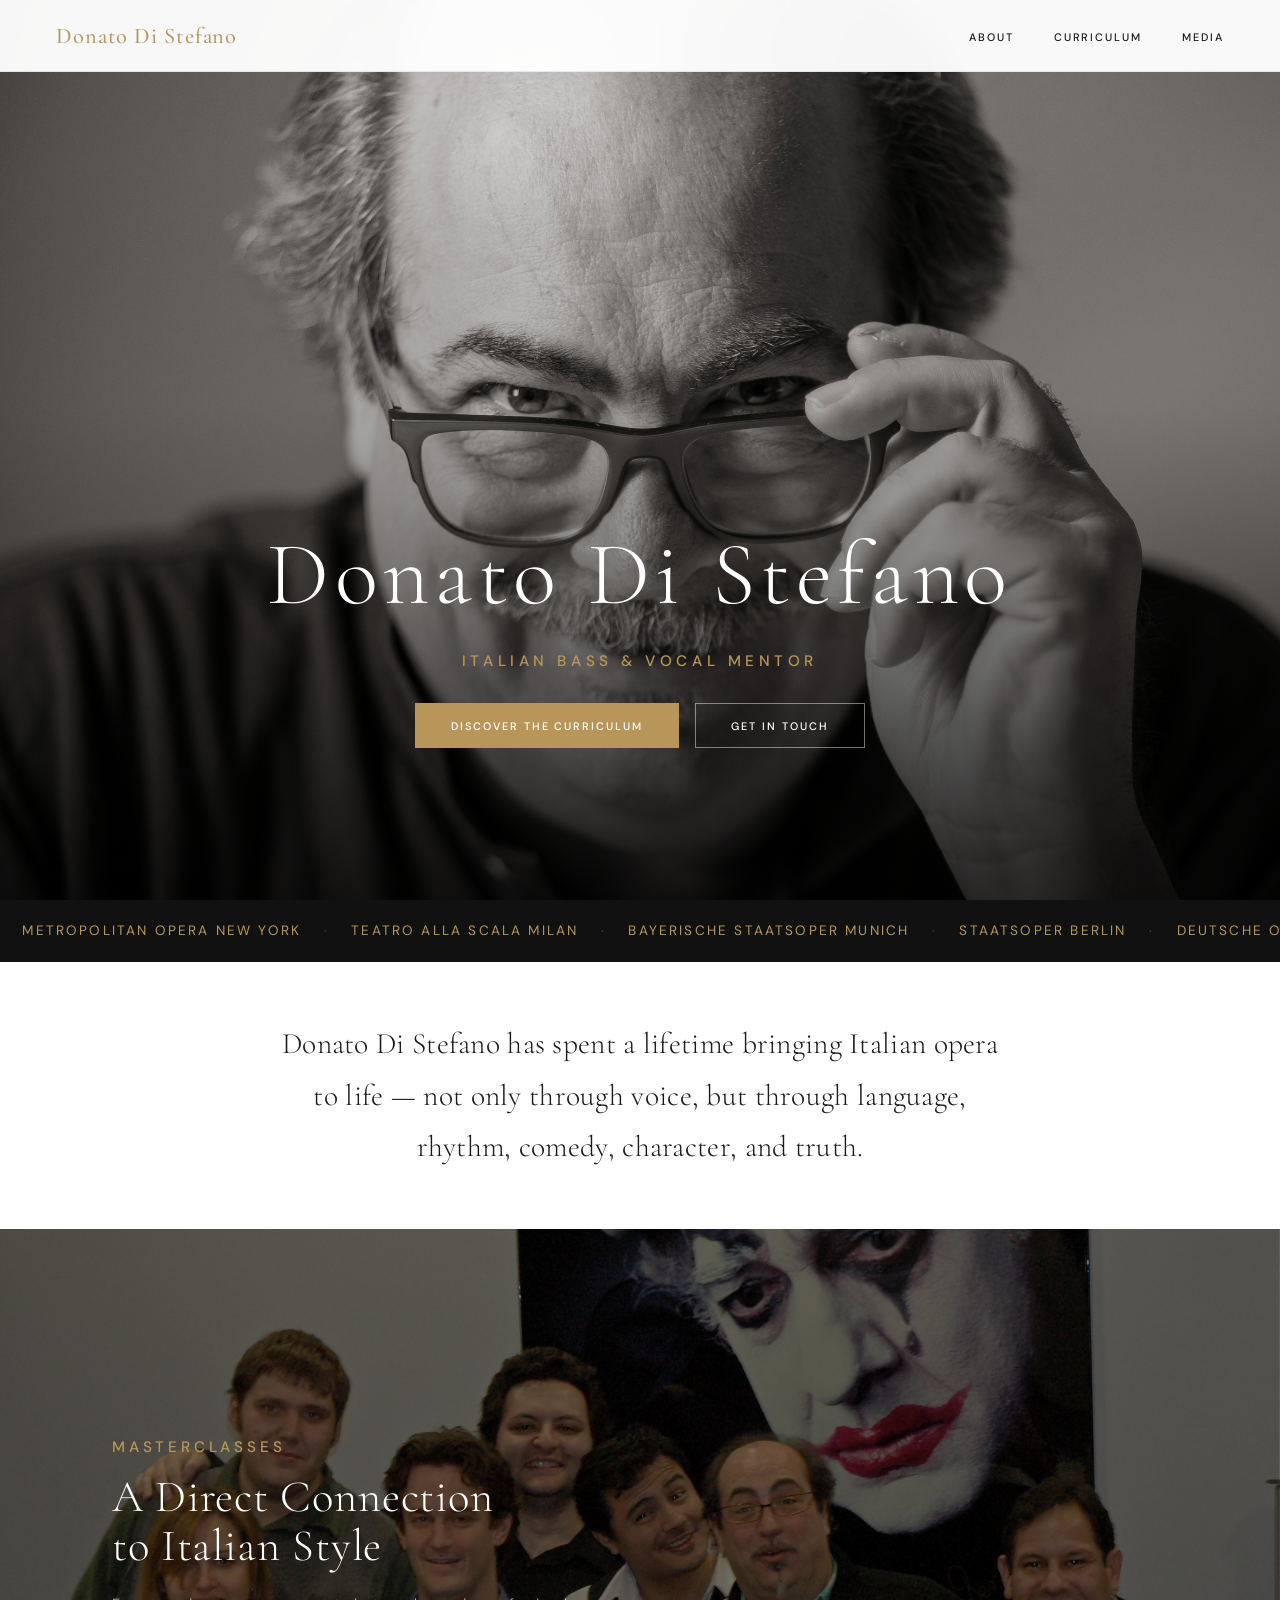
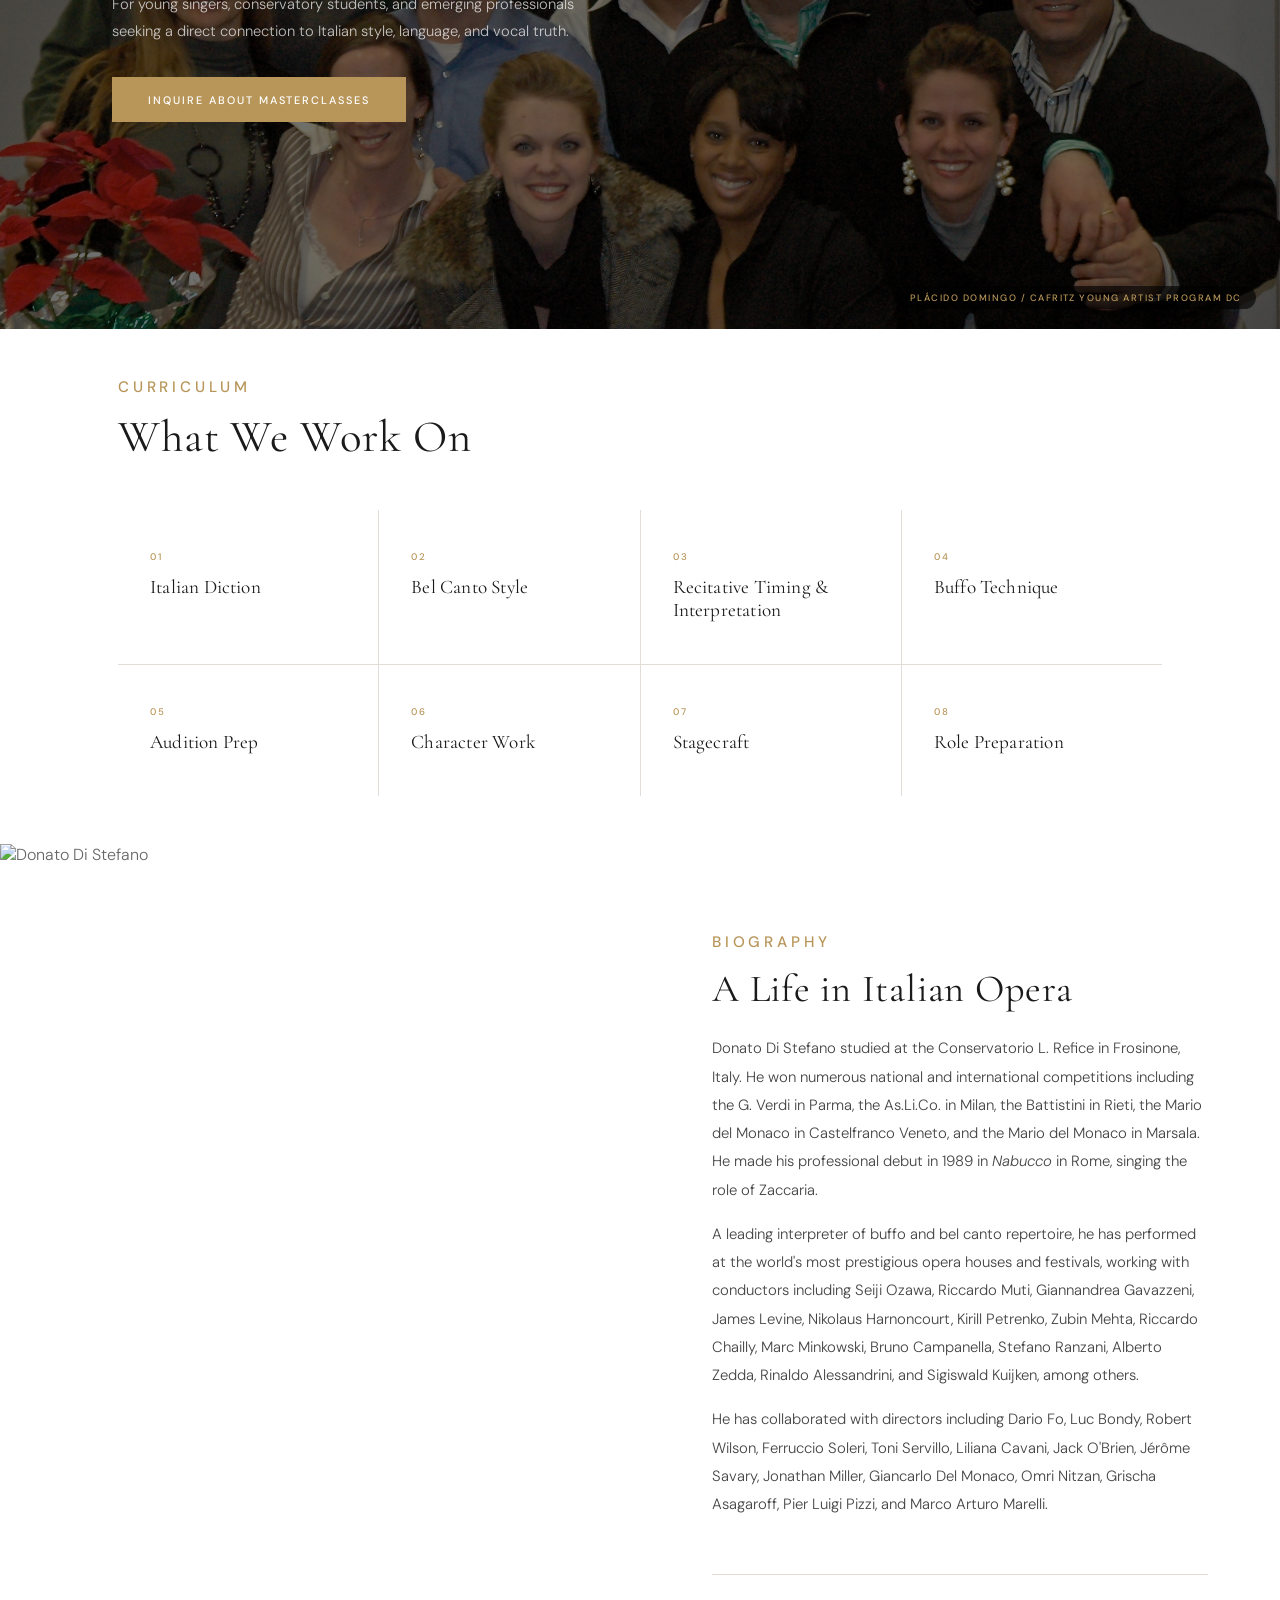
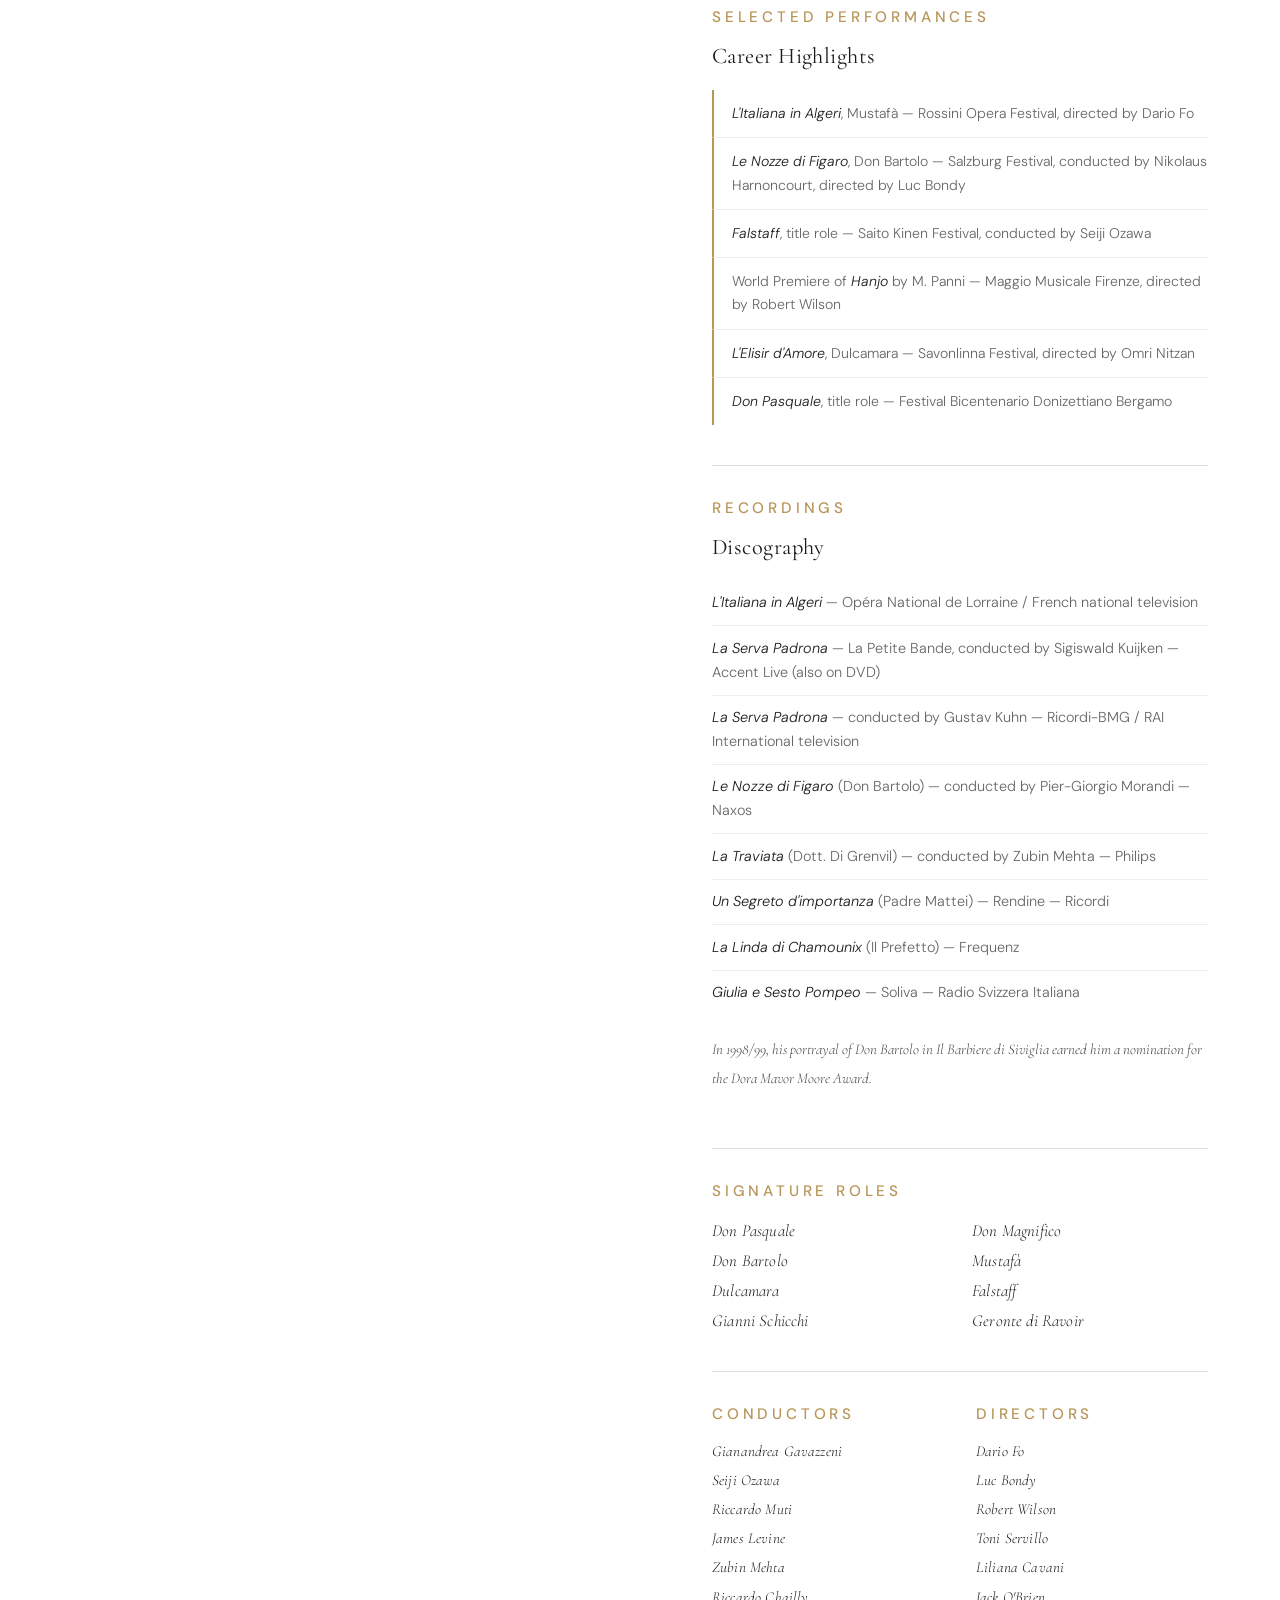
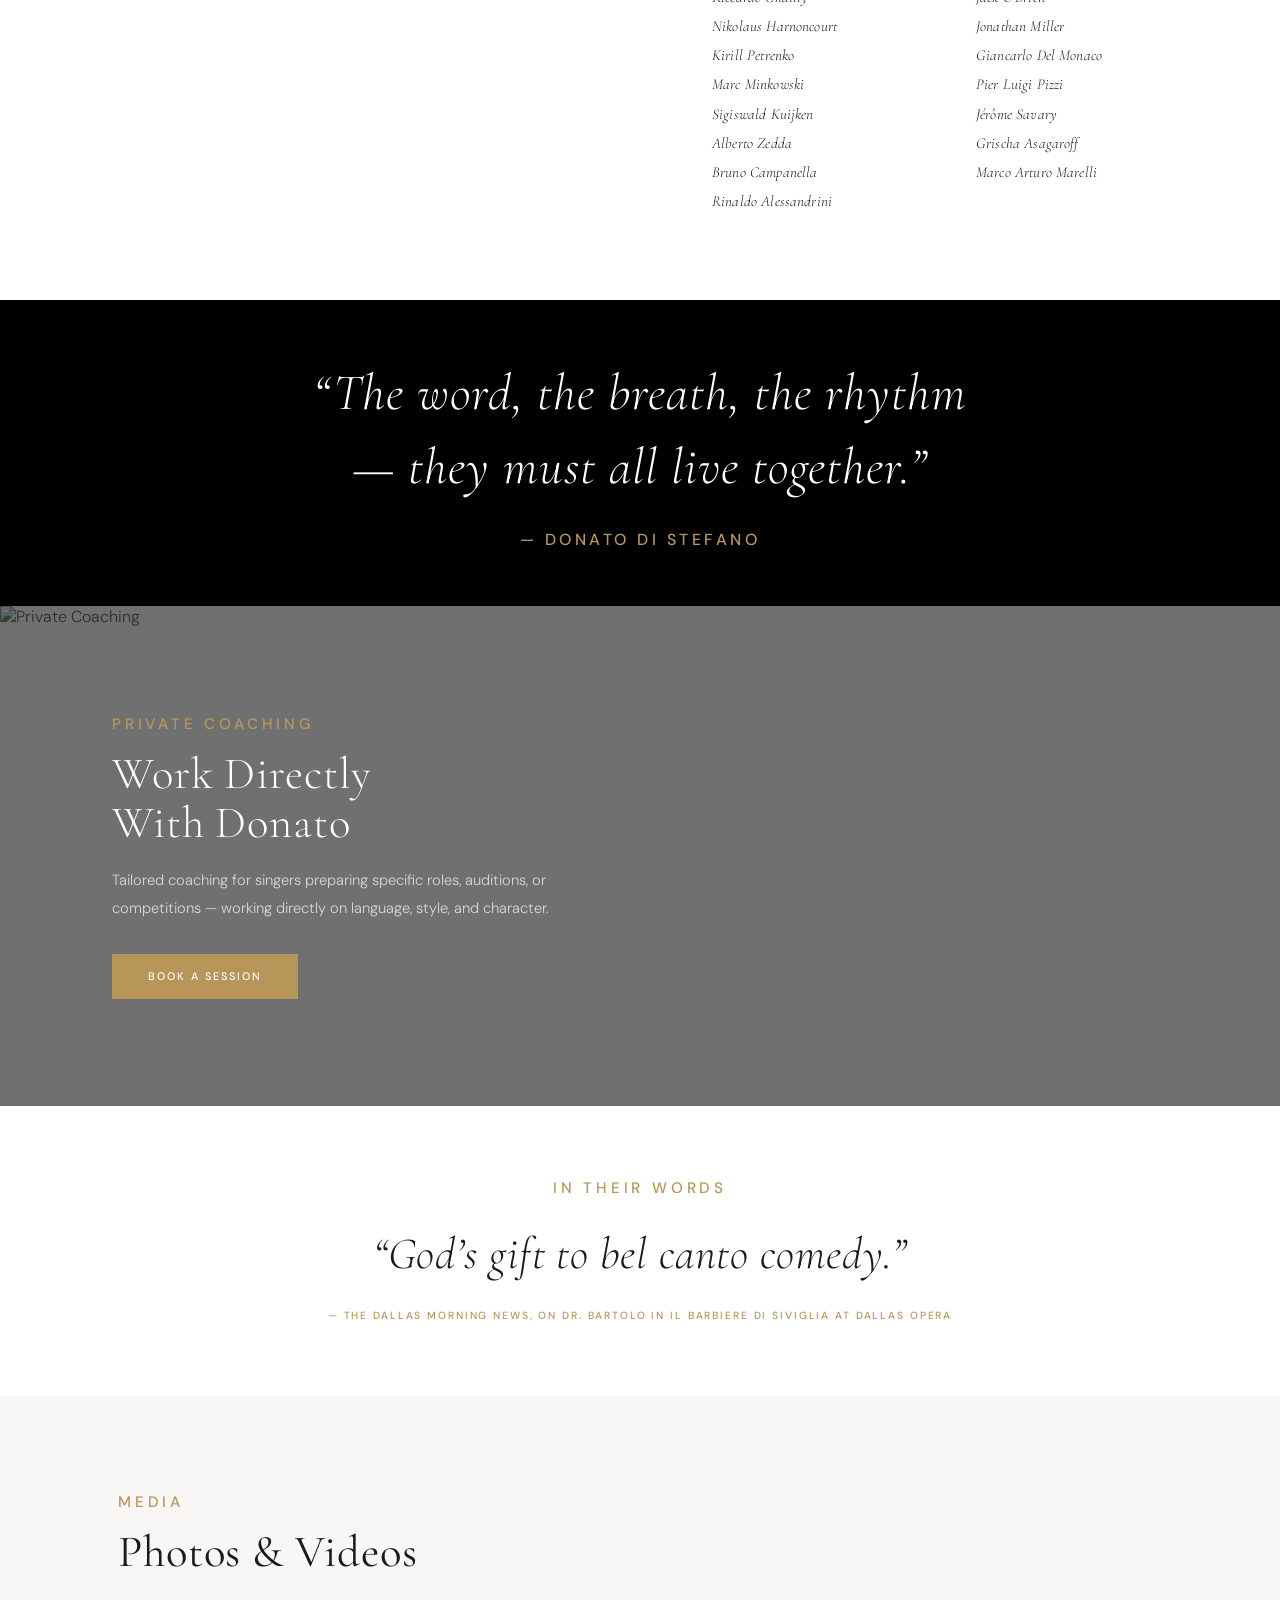
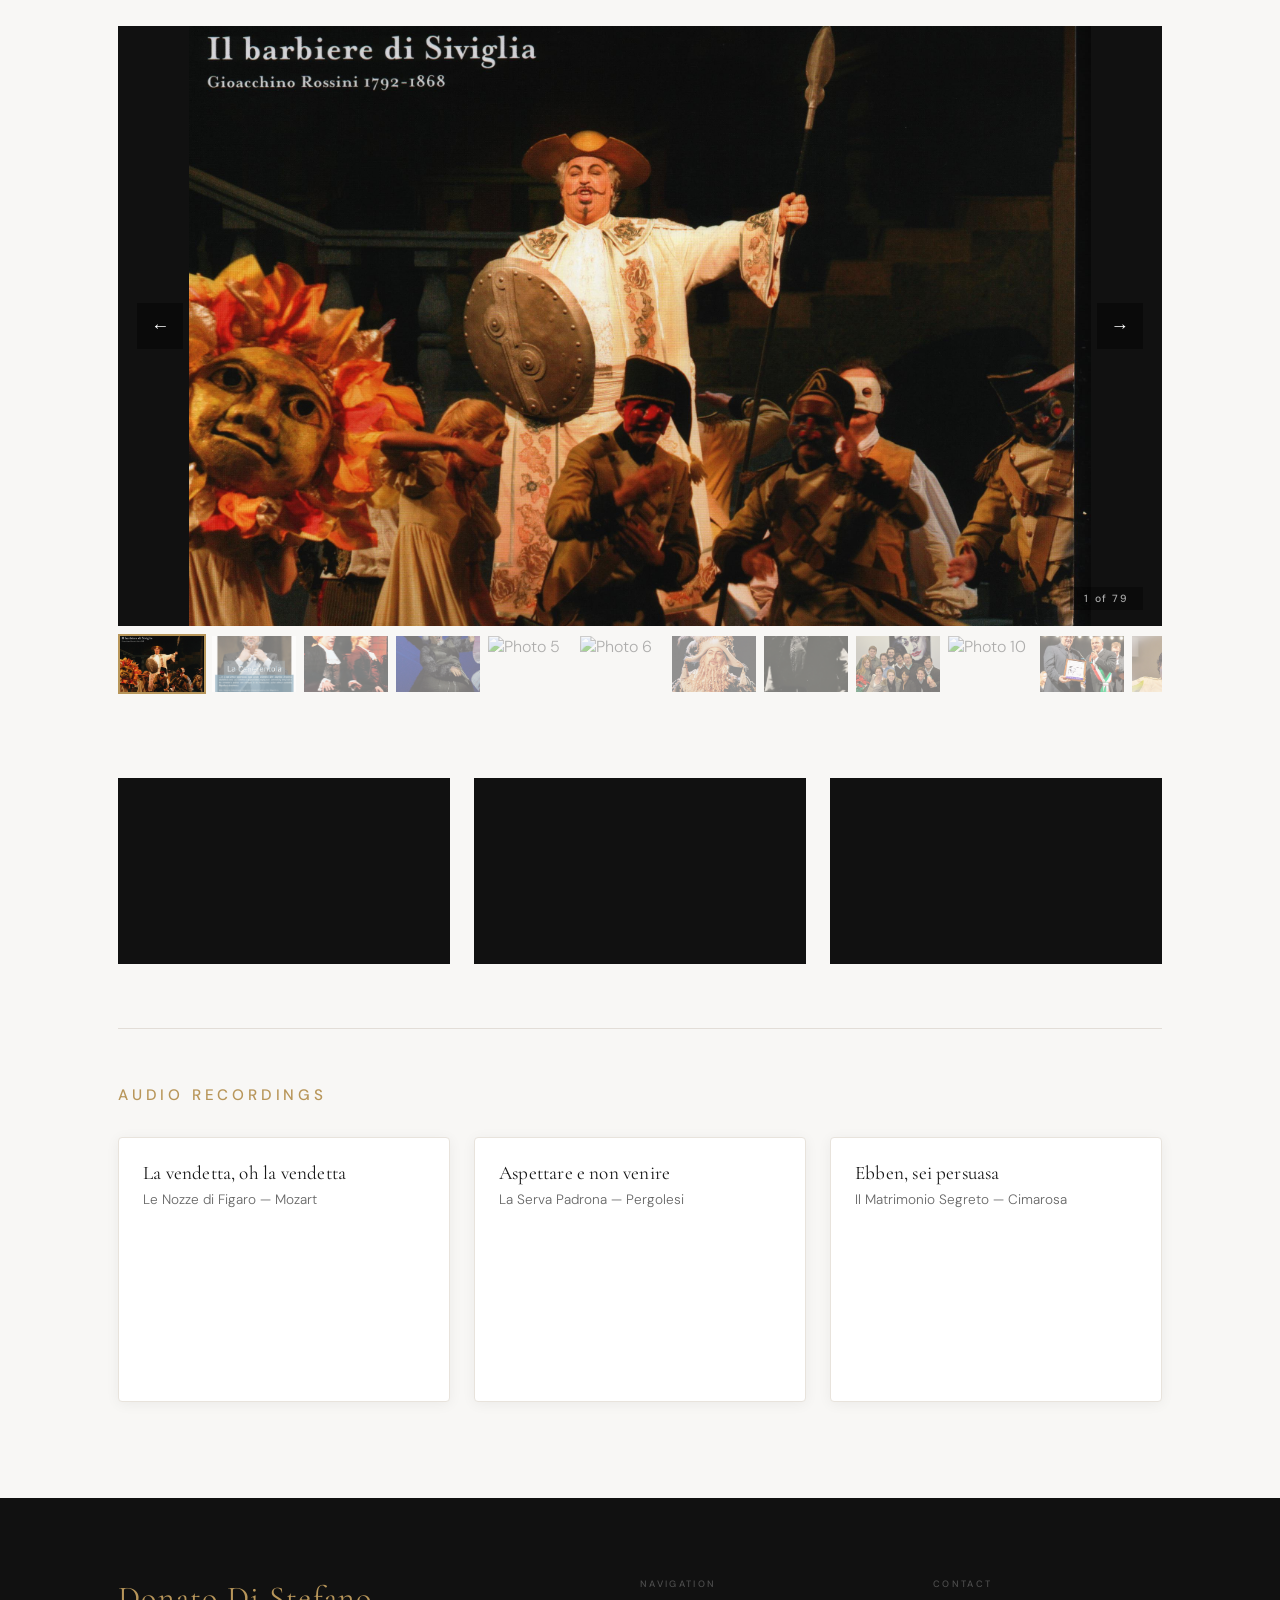
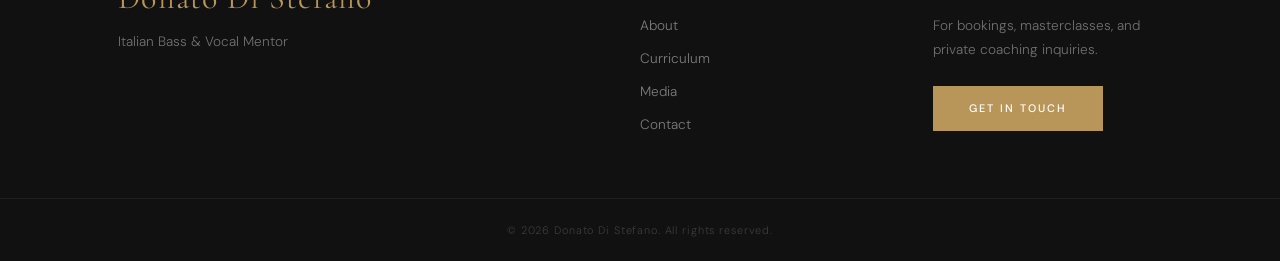
==== index.html @ 6870a909 "Update coaching photo, replace CTA section with press quote, reduce padding" ====
<!DOCTYPE html>
<html lang="en">
<head>
  <meta charset="UTF-8">
  <meta name="viewport" content="width=device-width, initial-scale=1.0">
  <title>Donato Di Stefano — Italian Bass &amp; Vocal Mentor</title>
  <meta name="description" content="Donato Di Stefano — Italian bass and vocal mentor. Masterclasses, private coaching, and a lifetime of Italian opera on the world's great stages.">
  <link rel="preconnect" href="https://fonts.googleapis.com">
  <link rel="preconnect" href="https://fonts.gstatic.com" crossorigin>
  <link href="https://fonts.googleapis.com/css2?family=Cormorant+Garamond:ital,wght@0,300;0,400;0,500;1,300;1,400;1,500&family=DM+Sans:opsz,wght@9..40,300;9..40,400;9..40,500&display=swap" rel="stylesheet">
  <link rel="stylesheet" href="styles.css">
</head>
<body>

<!-- ═══ 1. NAV ═══ -->
<nav class="nav">
  <a href="#home" class="nav-logo">Donato Di Stefano</a>
  <ul class="nav-links">
    <li><a href="#about">About</a></li>
    <li><a href="#curriculum">Curriculum</a></li>
    <li><a href="#media">Media</a></li>
  </ul>
</nav>

<!-- ═══ 2. HERO ═══ -->
<section id="home">
  <div style="position:relative; height:100vh; overflow:hidden">
    <img src="images/hero.jpg" alt="Donato Di Stefano"
         style="position:absolute; inset:0; width:100%; height:100%; object-fit:cover; object-position:center 30%">
    <div style="position:absolute; inset:0; background:linear-gradient(to top, rgba(0,0,0,0.82) 0%, rgba(0,0,0,0.28) 55%, rgba(0,0,0,0.12) 100%)"></div>
    <div style="position:absolute; inset:0; display:flex; align-items:flex-end; justify-content:center; padding:5.5rem 2rem; text-align:center">
      <div class="hero-content">
        <h1 class="hero-name">Donato Di Stefano</h1>
        <span class="eyebrow" style="color:var(--gold); letter-spacing:0.3em; margin-top:0.9rem; margin-bottom:2rem">Italian Bass &amp; Vocal Mentor</span>
        <div class="hero-btns">
          <a href="#curriculum" class="btn btn-gold">Discover the Curriculum</a>
          <a href="intake.html" class="btn btn-outline">Get in Touch</a>
        </div>
      </div>
    </div>
  </div>
</section>

<!-- ═══ 3. STAGES STRIP ═══ -->
<div class="stages-strip">
  <div class="stages-track">
    <span>Metropolitan Opera New York</span><span class="dot">&middot;</span>
    <span>Teatro alla Scala Milan</span><span class="dot">&middot;</span>
    <span>Bayerische Staatsoper Munich</span><span class="dot">&middot;</span>
    <span>Staatsoper Berlin</span><span class="dot">&middot;</span>
    <span>Deutsche Oper Berlin</span><span class="dot">&middot;</span>
    <span>Op&eacute;ra Garnier Paris</span><span class="dot">&middot;</span>
    <span>Canadian Opera Company Toronto</span><span class="dot">&middot;</span>
    <span>Teatro Real Madrid</span><span class="dot">&middot;</span>
    <span>La Monnaie Brussels</span><span class="dot">&middot;</span>
    <span>Oper Frankfurt</span><span class="dot">&middot;</span>
    <span>Staatsoper Hamburg</span><span class="dot">&middot;</span>
    <span>Welsh National Opera</span><span class="dot">&middot;</span>
    <span>Scottish Opera</span><span class="dot">&middot;</span>
    <span>Edinburgh International Festival</span><span class="dot">&middot;</span>
    <span>Salzburg Festival</span><span class="dot">&middot;</span>
    <span>Rossini Opera Festival</span><span class="dot">&middot;</span>
    <span>Maggio Musicale Firenze</span><span class="dot">&middot;</span>
    <span>Teatro San Carlo Naples</span><span class="dot">&middot;</span>
    <span>Teatro la Fenice Venice</span><span class="dot">&middot;</span>
    <span>Teatro Regio Parma</span><span class="dot">&middot;</span>
    <span>Dallas Opera</span><span class="dot">&middot;</span>
    <span>Minnesota Opera</span><span class="dot">&middot;</span>
    <span>Florida Grand Opera</span><span class="dot">&middot;</span>
    <span>Detroit Opera House</span><span class="dot">&middot;</span>
    <span>Shanghai Opera House</span><span class="dot">&middot;</span>
    <span>National Theatre Tokyo</span><span class="dot">&middot;</span>
    <span>Rohm Theatre Kyoto</span><span class="dot">&middot;</span>
    <span>Concertgebouw Amsterdam</span><span class="dot">&middot;</span>
    <span>Israeli Opera Tel Aviv</span><span class="dot">&middot;</span>
    <span>Bergen International Festival</span><span class="dot">&middot;</span>
    <span>Metropolitan Opera New York</span><span class="dot">&middot;</span>
    <span>Teatro alla Scala Milan</span><span class="dot">&middot;</span>
    <span>Bayerische Staatsoper Munich</span><span class="dot">&middot;</span>
    <span>Staatsoper Berlin</span><span class="dot">&middot;</span>
    <span>Deutsche Oper Berlin</span><span class="dot">&middot;</span>
    <span>Op&eacute;ra Garnier Paris</span><span class="dot">&middot;</span>
    <span>Canadian Opera Company Toronto</span><span class="dot">&middot;</span>
    <span>Teatro Real Madrid</span><span class="dot">&middot;</span>
    <span>La Monnaie Brussels</span><span class="dot">&middot;</span>
    <span>Oper Frankfurt</span><span class="dot">&middot;</span>
    <span>Staatsoper Hamburg</span><span class="dot">&middot;</span>
    <span>Welsh National Opera</span><span class="dot">&middot;</span>
    <span>Scottish Opera</span><span class="dot">&middot;</span>
    <span>Edinburgh International Festival</span><span class="dot">&middot;</span>
    <span>Salzburg Festival</span><span class="dot">&middot;</span>
    <span>Rossini Opera Festival</span><span class="dot">&middot;</span>
    <span>Maggio Musicale Firenze</span><span class="dot">&middot;</span>
    <span>Teatro San Carlo Naples</span><span class="dot">&middot;</span>
    <span>Teatro la Fenice Venice</span><span class="dot">&middot;</span>
    <span>Teatro Regio Parma</span><span class="dot">&middot;</span>
    <span>Dallas Opera</span><span class="dot">&middot;</span>
    <span>Minnesota Opera</span><span class="dot">&middot;</span>
    <span>Florida Grand Opera</span><span class="dot">&middot;</span>
    <span>Detroit Opera House</span><span class="dot">&middot;</span>
    <span>Shanghai Opera House</span><span class="dot">&middot;</span>
    <span>National Theatre Tokyo</span><span class="dot">&middot;</span>
    <span>Rohm Theatre Kyoto</span><span class="dot">&middot;</span>
    <span>Concertgebouw Amsterdam</span><span class="dot">&middot;</span>
    <span>Israeli Opera Tel Aviv</span><span class="dot">&middot;</span>
    <span>Bergen International Festival</span><span class="dot">&middot;</span>
  </div>
</div>

<!-- ═══ 4. WHITE INTRO ═══ -->
<section class="intro-section" id="about">
  <div class="intro-inner">
    <p class="intro-text">Donato Di Stefano has spent a lifetime bringing Italian opera to life — not only through voice, but through language, rhythm, comedy, character, and truth.</p>
  </div>
</section>

<!-- ═══ 5. PHOTO SECTION — MASTERCLASSES ═══ -->
<section>
  <div style="position:relative; height:700px; overflow:hidden">
    <img src="images/photo-09.jpg" alt="Masterclass with Donato Di Stefano"
         style="position:absolute; inset:0; width:100%; height:100%; object-fit:cover; object-position:center 45%">
    <div style="position:absolute; inset:0; background:rgba(0,0,0,0.56)"></div>
    <div style="position:absolute; inset:0; display:flex; align-items:center; padding:3rem 7rem">
      <div class="photo-text-block">
        <span class="eyebrow">Masterclasses</span>
        <h2 class="photo-h2">A Direct Connection<br>to Italian Style</h2>
        <p>For young singers, conservatory students, and emerging professionals seeking a direct connection to Italian style, language, and vocal truth.</p>
        <a href="intake.html" class="btn btn-gold">Inquire About Masterclasses</a>
      </div>
    </div>
    <div style="position:absolute; bottom:1.25rem; right:1.5rem; background:rgba(0,0,0,0.62); padding:0.35rem 0.9rem; border-radius:50px; font-family:var(--ff-sans); font-size:0.58rem; font-weight:500; letter-spacing:0.16em; text-transform:uppercase; color:#B8965A">Plácido Domingo / Cafritz Young Artist Program DC</div>
  </div>
</section>

<!-- ═══ 6. CURRICULUM GRID ═══ -->
<section class="curriculum-section" id="curriculum">
  <div class="section-container">
    <span class="section-label">Curriculum</span>
    <h2 class="section-title">What We Work On</h2>
    <div class="curriculum-grid">
      <div class="curriculum-item"><span class="num">01</span><span class="label">Italian Diction</span></div>
      <div class="curriculum-item"><span class="num">02</span><span class="label">Bel Canto Style</span></div>
      <div class="curriculum-item"><span class="num">03</span><span class="label">Recitative Timing &amp; Interpretation</span></div>
      <div class="curriculum-item"><span class="num">04</span><span class="label">Buffo Technique</span></div>
      <div class="curriculum-item"><span class="num">05</span><span class="label">Audition Prep</span></div>
      <div class="curriculum-item"><span class="num">06</span><span class="label">Character Work</span></div>
      <div class="curriculum-item"><span class="num">07</span><span class="label">Stagecraft</span></div>
      <div class="curriculum-item"><span class="num">08</span><span class="label">Role Preparation</span></div>
    </div>
  </div>
</section>

<!-- ═══ 7. ABOUT SPLIT ═══ -->
<section class="about-split">
  <div class="about-photo">
    <img src="images/photo-67.jpg" alt="Donato Di Stefano">
  </div>
  <div class="about-content">
    <span class="section-label">Biography</span>
    <h2>A Life in Italian Opera</h2>
    <p>Donato Di Stefano studied at the Conservatorio L. Refice in Frosinone, Italy. He won numerous national and international competitions including the G. Verdi in Parma, the As.Li.Co. in Milan, the Battistini in Rieti, the Mario del Monaco in Castelfranco Veneto, and the Mario del Monaco in Marsala. He made his professional debut in 1989 in <em>Nabucco</em> in Rome, singing the role of Zaccaria.</p>
    <p>A leading interpreter of buffo and bel canto repertoire, he has performed at the world's most prestigious opera houses and festivals, working with conductors including Seiji Ozawa, Riccardo Muti, Giannandrea Gavazzeni, James Levine, Nikolaus Harnoncourt, Kirill Petrenko, Zubin Mehta, Riccardo Chailly, Marc Minkowski, Bruno Campanella, Stefano Ranzani, Alberto Zedda, Rinaldo Alessandrini, and Sigiswald Kuijken, among others.</p>
    <p>He has collaborated with directors including Dario Fo, Luc Bondy, Robert Wilson, Ferruccio Soleri, Toni Servillo, Liliana Cavani, Jack O'Brien, J&eacute;r&ocirc;me Savary, Jonathan Miller, Giancarlo Del Monaco, Omri Nitzan, Grischa Asagaroff, Pier Luigi Pizzi, and Marco Arturo Marelli.</p>

    <!-- Career Highlights -->
    <div class="career-highlights">
      <span class="section-label">Selected Performances</span>
      <h3 class="highlights-heading">Career Highlights</h3>
      <ul class="highlights-list">
        <li><em>L'Italiana in Algeri</em>, Mustaf&agrave; &mdash; Rossini Opera Festival, directed by Dario Fo</li>
        <li><em>Le Nozze di Figaro</em>, Don Bartolo &mdash; Salzburg Festival, conducted by Nikolaus Harnoncourt, directed by Luc Bondy</li>
        <li><em>Falstaff</em>, title role &mdash; Saito Kinen Festival, conducted by Seiji Ozawa</li>
        <li>World Premiere of <em>Hanjo</em> by M. Panni &mdash; Maggio Musicale Firenze, directed by Robert Wilson</li>
        <li><em>L'Elisir d'Amore</em>, Dulcamara &mdash; Savonlinna Festival, directed by Omri Nitzan</li>
        <li><em>Don Pasquale</em>, title role &mdash; Festival Bicentenario Donizettiano Bergamo</li>
      </ul>
    </div>

    <!-- Discography -->
    <div class="discography-section">
      <span class="section-label">Recordings</span>
      <h3 class="highlights-heading">Discography</h3>
      <ul class="discography-list">
        <li><em>L'Italiana in Algeri</em> &mdash; Op&eacute;ra National de Lorraine / French national television</li>
        <li><em>La Serva Padrona</em> &mdash; La Petite Bande, conducted by Sigiswald Kuijken &mdash; Accent Live (also on DVD)</li>
        <li><em>La Serva Padrona</em> &mdash; conducted by Gustav Kuhn &mdash; Ricordi-BMG / RAI International television</li>
        <li><em>Le Nozze di Figaro</em> (Don Bartolo) &mdash; conducted by Pier-Giorgio Morandi &mdash; Naxos</li>
        <li><em>La Traviata</em> (Dott. Di Grenvil) &mdash; conducted by Zubin Mehta &mdash; Philips</li>
        <li><em>Un Segreto d'importanza</em> (Padre Mattei) &mdash; Rendine &mdash; Ricordi</li>
        <li><em>La Linda di Chamounix</em> (Il Prefetto) &mdash; Frequenz</li>
        <li><em>Giulia e Sesto Pompeo</em> &mdash; Soliva &mdash; Radio Svizzera Italiana</li>
      </ul>
      <p class="award-note">In 1998/99, his portrayal of Don Bartolo in <em>Il Barbiere di Siviglia</em> earned him a nomination for the Dora Mavor Moore Award.</p>
    </div>

    <!-- Signature Roles -->
    <div class="roles-section">
      <span class="section-label">Signature Roles</span>
      <div class="roles-grid">
        <span>Don Pasquale</span>
        <span>Don Magnifico</span>
        <span>Don Bartolo</span>
        <span>Mustaf&agrave;</span>
        <span>Dulcamara</span>
        <span>Falstaff</span>
        <span>Gianni Schicchi</span>
        <span>Geronte di Ravoir</span>
      </div>
    </div>

    <!-- Conductors & Directors -->
    <div class="collab-columns">
      <div class="collab-col">
        <span class="section-label">Conductors</span>
        <ul class="collab-list">
          <li>Gianandrea Gavazzeni</li>
          <li>Seiji Ozawa</li>
          <li>Riccardo Muti</li>
          <li>James Levine</li>
          <li>Zubin Mehta</li>
          <li>Riccardo Chailly</li>
          <li>Nikolaus Harnoncourt</li>
          <li>Kirill Petrenko</li>
          <li>Marc Minkowski</li>
          <li>Sigiswald Kuijken</li>
          <li>Alberto Zedda</li>
          <li>Bruno Campanella</li>
          <li>Rinaldo Alessandrini</li>
        </ul>
      </div>
      <div class="collab-col">
        <span class="section-label">Directors</span>
        <ul class="collab-list">
          <li>Dario Fo</li>
          <li>Luc Bondy</li>
          <li>Robert Wilson</li>
          <li>Toni Servillo</li>
          <li>Liliana Cavani</li>
          <li>Jack O'Brien</li>
          <li>Jonathan Miller</li>
          <li>Giancarlo Del Monaco</li>
          <li>Pier Luigi Pizzi</li>
          <li>J&eacute;r&ocirc;me Savary</li>
          <li>Grischa Asagaroff</li>
          <li>Marco Arturo Marelli</li>
        </ul>
      </div>
    </div>
  </div>
</section>

<!-- ═══ 8. QUOTE SECTION ═══ -->
<section>
  <div style="background:#000; display:flex; align-items:center; justify-content:center; padding:3.5rem 3rem">
    <div class="quote-block">
      <blockquote>&ldquo;The word, the breath, the rhythm &mdash; they must all live together.&rdquo;</blockquote>
      <cite>&mdash; Donato Di Stefano</cite>
    </div>
  </div>
</section>

<!-- ═══ 9. COACHING SECTION ═══ -->
<section>
  <div style="position:relative; height:500px; overflow:hidden">
    <img src="images/photo-46.jpg" alt="Private Coaching"
         style="position:absolute; inset:0; width:100%; height:100%; object-fit:cover; object-position:center center">
    <div style="position:absolute; inset:0; background:rgba(0,0,0,0.56)"></div>
    <div style="position:absolute; inset:0; display:flex; align-items:center; justify-content:flex-start; padding:3rem 7rem">
      <div class="photo-text-block">
        <span class="eyebrow">Private Coaching</span>
        <h2 class="photo-h2">Work Directly<br>With Donato</h2>
        <p>Tailored coaching for singers preparing specific roles, auditions, or competitions &mdash; working directly on language, style, and character.</p>
        <a href="intake.html" class="btn btn-gold">Book a Session</a>
      </div>
    </div>
  </div>
</section>

<!-- ═══ 10. PRESS QUOTE ═══ -->
<section class="cta-section">
  <span class="section-label" style="display:block; text-align:center">In Their Words</span>
  <div class="press-quote-block">
    <blockquote class="press-quote">&ldquo;God&rsquo;s gift to bel canto comedy.&rdquo;</blockquote>
    <cite class="press-cite">&mdash; The Dallas Morning News, on Dr. Bartolo in Il Barbiere di Siviglia at Dallas Opera</cite>
  </div>
</section>

<!-- ═══ 12. MEDIA SECTION ═══ -->
<section class="media-section" id="media">
  <div class="section-container">
    <span class="section-label">Media</span>
    <h2 class="section-title">Photos &amp; Videos</h2>

    <!-- Photo Gallery -->
    <div class="gallery-wrapper">
      <div class="gallery-main">
        <img id="gallery-img" src="images/photo-01.jpg" alt="Donato Di Stefano">
        <button class="gallery-arrow gallery-prev" onclick="galleryNav(-1)" aria-label="Previous photo">&#8592;</button>
        <button class="gallery-arrow gallery-next" onclick="galleryNav(1)" aria-label="Next photo">&#8594;</button>
        <div class="gallery-counter"><span id="gallery-current">1</span> of 79</div>
      </div>
      <div class="gallery-thumbs" id="gallery-thumbs"></div>
    </div>

    <!-- YouTube Videos -->
    <div class="video-grid">
      <div class="video-wrap">
        <iframe src="https://www.youtube.com/embed/gJdfx8fAli0"
                title="Donato Di Stefano"
                allow="accelerometer; autoplay; clipboard-write; encrypted-media; gyroscope; picture-in-picture"
                allowfullscreen></iframe>
      </div>
      <div class="video-wrap">
        <iframe src="https://www.youtube.com/embed/u2Ka-XmGoOE"
                title="Donato Di Stefano"
                allow="accelerometer; autoplay; clipboard-write; encrypted-media; gyroscope; picture-in-picture"
                allowfullscreen></iframe>
      </div>
      <div class="video-wrap">
        <iframe src="https://www.youtube.com/embed/fcXUADAtss0"
                title="Donato Di Stefano"
                allow="accelerometer; autoplay; clipboard-write; encrypted-media; gyroscope; picture-in-picture"
                allowfullscreen></iframe>
      </div>
    </div>

    <!-- Audio Recordings -->
    <div class="audio-section-inner">
      <span class="section-label">Audio Recordings</span>
      <div class="audio-grid">

        <div class="audio-card">
          <h3 class="audio-title">La vendetta, oh la vendetta</h3>
          <p class="audio-subtitle">Le Nozze di Figaro &mdash; Mozart</p>
          <iframe src="https://embed.music.apple.com/us/album/le-nozze-di-figaro-k-492-la-vendetta-oh-la-vendetta-excerpt/1622911099?i=1622911310"
                  allow="autoplay *; encrypted-media *;"
                  frameborder="0" height="150"
                  sandbox="allow-forms allow-popups allow-same-origin allow-scripts allow-storage-access-by-user-activation allow-top-navigation-by-user-activation"></iframe>
        </div>

        <div class="audio-card">
          <h3 class="audio-title">Aspettare e non venire</h3>
          <p class="audio-subtitle">La Serva Padrona &mdash; Pergolesi</p>
          <iframe src="https://embed.music.apple.com/us/album/la-serva-padrona-intermezzo-i-introduction-aspettare/367464277?i=367464365"
                  allow="autoplay *; encrypted-media *;"
                  frameborder="0" height="150"
                  sandbox="allow-forms allow-popups allow-same-origin allow-scripts allow-storage-access-by-user-activation allow-top-navigation-by-user-activation"></iframe>
        </div>

        <div class="audio-card">
          <h3 class="audio-title">Ebben, sei persuasa</h3>
          <p class="audio-subtitle">Il Matrimonio Segreto &mdash; Cimarosa</p>
          <iframe src="https://embed.music.apple.com/us/album/il-matrimonio-segreto-act-ii-ebben-sei-persuasa-live/1574931419?i=1574931697"
                  allow="autoplay *; encrypted-media *;"
                  frameborder="0" height="150"
                  sandbox="allow-forms allow-popups allow-same-origin allow-scripts allow-storage-access-by-user-activation allow-top-navigation-by-user-activation"></iframe>
        </div>

      </div>
    </div>
  </div>
</section>

<!-- ═══ 11. FOOTER ═══ -->
<footer class="footer">
  <div class="footer-inner">
    <div class="footer-col">
      <div class="footer-name">Donato Di Stefano</div>
      <p>Italian Bass &amp; Vocal Mentor</p>
    </div>
    <div class="footer-col">
      <h4>Navigation</h4>
      <ul>
        <li><a href="#about">About</a></li>
        <li><a href="#curriculum">Curriculum</a></li>
        <li><a href="#media">Media</a></li>
        <li><a href="intake.html">Contact</a></li>
      </ul>
    </div>
    <div class="footer-col">
      <h4>Contact</h4>
      <p>For bookings, masterclasses, and private coaching inquiries.</p>
      <a href="intake.html" class="btn btn-gold" style="margin-top:1.5rem; display:inline-block">Get in Touch</a>
    </div>
  </div>
  <div class="footer-bottom">
    <p>&copy; 2026 Donato Di Stefano. All rights reserved.</p>
  </div>
</footer>

<!-- ═══ GALLERY SCRIPT ═══ -->
<script>
(function () {
  var TOTAL = 79;
  var current = 0;

  function pad(n) { return n < 10 ? '0' + n : String(n); }
  function src(i) { return 'images/photo-' + pad(i + 1) + '.jpg'; }

  function updateGallery() {
    var img = document.getElementById('gallery-img');
    img.style.opacity = '0';
    setTimeout(function () {
      img.src = src(current);
      img.style.opacity = '1';
    }, 220);
    document.getElementById('gallery-current').textContent = current + 1;
    var thumbs = document.querySelectorAll('.gallery-thumb');
    thumbs.forEach(function (t, i) { t.classList.toggle('active', i === current); });
    if (thumbs[current]) {
      thumbs[current].scrollIntoView({ behavior: 'smooth', block: 'nearest', inline: 'center' });
    }
  }

  window.galleryNav = function (dir) {
    current = (current + dir + TOTAL) % TOTAL;
    updateGallery();
  };

  // Build thumbnail strip
  var strip = document.getElementById('gallery-thumbs');
  for (var i = 0; i < TOTAL; i++) {
    var thumb = document.createElement('img');
    thumb.src = src(i);
    thumb.className = 'gallery-thumb' + (i === 0 ? ' active' : '');
    thumb.alt = 'Photo ' + (i + 1);
    thumb.loading = 'lazy';
    (function (idx) {
      thumb.onclick = function () { current = idx; updateGallery(); };
    })(i);
    strip.appendChild(thumb);
  }

  // Keyboard navigation
  document.addEventListener('keydown', function (e) {
    if (e.key === 'ArrowLeft')  window.galleryNav(-1);
    if (e.key === 'ArrowRight') window.galleryNav(1);
  });
})();

// Rating buttons
document.querySelectorAll('.rating-btn').forEach(function (btn) {
  btn.addEventListener('click', function () {
    var val = this.dataset.val;
    document.querySelectorAll('.rating-btn').forEach(function (b) {
      b.classList.toggle('active', b.dataset.val === val);
    });
    document.getElementById('rating-input').value = val;
  });
});
</script>
</body>
</html>
---- styles.css ----
/* ═══════════════════════════════════════════════════
   Donato Di Stefano — styles.css
   Fonts: Cormorant Garamond + DM Sans (loaded in HTML)
   Palette: Gold #B8965A · Black #1A1A1A · Grey #666 · White #fff · Dark #111
   ═══════════════════════════════════════════════════ */

/* ─── CUSTOM PROPERTIES ─── */
:root {
  --gold:       #B8965A;
  --gold-dark:  #9a7a45;
  --black:      #1A1A1A;
  --grey:       #666666;
  --off:        #f8f7f5;
  --white:      #ffffff;
  --dark:       #111111;
  --border:     rgba(0,0,0,0.08);
  --ff-serif:   'Cormorant Garamond', Georgia, serif;
  --ff-sans:    'DM Sans', sans-serif;
  --nav-h:      72px;
}

/* ─── RESET ─── */
*, *::before, *::after { box-sizing: border-box; margin: 0; padding: 0; }
html { scroll-behavior: smooth; }
body {
  font-family: var(--ff-sans);
  font-weight: 300;
  color: var(--grey);
  background: var(--white);
  -webkit-font-smoothing: antialiased;
  overflow-x: hidden;
}
img { display: block; max-width: 100%; }
a { text-decoration: none; color: inherit; }
ul { list-style: none; }

/* scroll offset for fixed nav */
section[id] { scroll-margin-top: var(--nav-h); }

/* ─── NAV ─── */
.nav {
  position: fixed;
  top: 0; left: 0; right: 0;
  z-index: 200;
  height: var(--nav-h);
  background: rgba(255,255,255,0.96);
  backdrop-filter: blur(14px);
  -webkit-backdrop-filter: blur(14px);
  border-bottom: 1px solid var(--border);
  display: flex;
  align-items: center;
  justify-content: space-between;
  padding: 0 3.5rem;
}
.nav-logo {
  font-family: var(--ff-serif);
  font-size: 1.4rem;
  font-weight: 500;
  color: var(--gold);
  letter-spacing: 0.04em;
}
.nav-links {
  display: flex;
  align-items: center;
  gap: 2.5rem;
}
.nav-links a {
  font-family: var(--ff-sans);
  font-size: 0.68rem;
  font-weight: 500;
  letter-spacing: 0.18em;
  text-transform: uppercase;
  color: var(--black);
  position: relative;
  transition: color 0.2s;
}
.nav-links a::after {
  content: '';
  position: absolute;
  bottom: -4px; left: 0; right: 0;
  height: 1px;
  background: var(--gold);
  transform: scaleX(0);
  transform-origin: left;
  transition: transform 0.25s;
}
.nav-links a:hover { color: var(--gold); }
.nav-links a:hover::after { transform: scaleX(1); }

/* ─── EYEBROW LABEL ─── */
.eyebrow {
  display: inline-block;
  font-family: var(--ff-sans);
  font-size: 0.95rem;
  font-weight: 500;
  letter-spacing: 0.25em;
  text-transform: uppercase;
  color: var(--gold);
  margin-bottom: 1.1rem;
}

/* ─── HERO ─── */
.hero-content {
  color: white;
  display: flex;
  flex-direction: column;
  align-items: center;
  text-align: center;
  max-width: 1100px;
  padding-bottom: 4rem;
}
.hero-name {
  font-family: var(--ff-serif);
  font-size: clamp(3rem, 7vw, 8rem);
  font-weight: 300;
  letter-spacing: 0.06em;
  line-height: 1;
  color: white;
  margin-bottom: 1.1rem;
}
.hero-tagline {
  font-family: var(--ff-serif);
  font-style: italic;
  font-size: clamp(1.1rem, 2.2vw, 1.6rem);
  font-weight: 300;
  color: rgba(255,255,255,0.7);
  margin-bottom: 2.5rem;
  letter-spacing: 0.05em;
}
.hero-btns {
  display: flex;
  gap: 1rem;
  flex-wrap: wrap;
  justify-content: center;
}

/* ─── BUTTONS ─── */
.btn {
  display: inline-block;
  font-family: var(--ff-sans);
  font-size: 0.68rem;
  font-weight: 500;
  letter-spacing: 0.18em;
  text-transform: uppercase;
  padding: 0.9rem 2.2rem;
  border: 1px solid transparent;
  cursor: pointer;
  transition: all 0.22s;
}
.btn-gold {
  background: var(--gold);
  color: white;
  border-color: var(--gold);
}
.btn-gold:hover {
  background: var(--gold-dark);
  border-color: var(--gold-dark);
  transform: translateY(-1px);
}
.btn-outline {
  background: transparent;
  color: white;
  border-color: rgba(255,255,255,0.45);
}
.btn-outline:hover {
  border-color: white;
  background: rgba(255,255,255,0.08);
}
.btn-ghost {
  background: transparent;
  color: var(--gold);
  border-color: var(--gold);
}
.btn-ghost:hover {
  background: var(--gold);
  color: white;
}

/* ─── STAGES STRIP ─── */
@keyframes marquee {
  from { transform: translateX(0); }
  to   { transform: translateX(-50%); }
}
.stages-strip {
  background: var(--dark);
  padding: 1.4rem 0;
  overflow: hidden;
}
.stages-track {
  display: flex;
  width: max-content;
  align-items: center;
  animation: marquee 80s linear infinite;
  white-space: nowrap;
}
.stages-track:hover { animation-play-state: paused; }
.stages-track span {
  font-family: var(--ff-sans);
  font-size: 0.85rem;
  font-weight: 400;
  letter-spacing: 0.16em;
  text-transform: uppercase;
  color: var(--gold);
  padding: 0 1.4rem;
  white-space: nowrap;
}
.stages-track .dot {
  color: rgba(184,150,90,0.4);
  font-size: 0.9rem;
  padding: 0;
  line-height: 1;
  flex-shrink: 0;
}

/* ─── SECTION UTILITIES ─── */
.section-container {
  max-width: 1140px;
  margin: 0 auto;
  padding: 0 3rem;
}
.section-label {
  display: block;
  font-family: var(--ff-sans);
  font-size: 0.95rem;
  font-weight: 500;
  letter-spacing: 0.25em;
  text-transform: uppercase;
  color: var(--gold);
  margin-bottom: 1rem;
}
.section-title {
  font-family: var(--ff-serif);
  font-size: clamp(2rem, 3.5vw, 3rem);
  font-weight: 400;
  color: var(--black);
  letter-spacing: 0.02em;
  line-height: 1.1;
  margin-bottom: 3rem;
}

/* ─── WHITE INTRO ─── */
.intro-section {
  padding: 3.5rem 2rem;
  text-align: center;
  background: var(--white);
}
.intro-inner {
  max-width: 720px;
  margin: 0 auto;
}
.intro-text {
  font-family: var(--ff-serif);
  font-size: clamp(1.3rem, 2.5vw, 1.85rem);
  font-weight: 300;
  color: var(--black);
  line-height: 1.75;
  letter-spacing: 0.01em;
}

/* ─── PHOTO TEXT BLOCKS (overlaid on photo sections) ─── */
.photo-text-block {
  max-width: 480px;
  color: white;
}
.photo-text-block .eyebrow {
  color: var(--gold);
  margin-bottom: 1rem;
}
.photo-h2 {
  font-family: var(--ff-serif);
  font-size: clamp(1.9rem, 3.5vw, 2.8rem);
  font-weight: 300;
  line-height: 1.1;
  margin-bottom: 1.2rem;
  letter-spacing: 0.02em;
  color: white;
}
.photo-text-block p {
  font-size: 0.92rem;
  line-height: 1.85;
  color: rgba(255,255,255,0.72);
  margin-bottom: 2rem;
  font-weight: 300;
}
.photo-text-right {
  text-align: right;
  margin-left: auto;
  margin-right: 0;
}

/* ─── CURRICULUM GRID ─── */
.curriculum-section {
  padding: 3rem 3rem;
  background: var(--white);
}
.curriculum-grid {
  display: grid;
  grid-template-columns: repeat(4, 1fr);
  gap: 1px;
  background: #e2ddd7;
}
.curriculum-item {
  background: var(--white);
  padding: 2.5rem 2rem 2.5rem;
  display: flex;
  flex-direction: column;
  gap: 0.8rem;
  border-bottom: 2px solid transparent;
  transition: border-color 0.22s, background 0.22s;
}
.curriculum-item:hover {
  border-bottom-color: var(--gold);
  background: #faf9f7;
}
.curriculum-item .num {
  font-family: var(--ff-sans);
  font-size: 0.6rem;
  font-weight: 500;
  letter-spacing: 0.22em;
  color: var(--gold);
}
.curriculum-item .label {
  font-family: var(--ff-serif);
  font-size: 1.2rem;
  font-weight: 400;
  color: var(--black);
  letter-spacing: 0.01em;
  line-height: 1.2;
}

/* ─── ABOUT SPLIT ─── */
.about-split {
  display: grid;
  grid-template-columns: 1fr 1fr;
  min-height: 80vh;
}
.about-photo {
  position: relative;
  overflow: hidden;
  min-height: 500px;
  align-self: stretch;
}
.about-photo img {
  position: absolute;
  inset: 0;
  width: 100%;
  height: 100%;
  object-fit: cover;
  object-position: center center;
  display: block;
}
.about-content {
  padding: 5.5rem 4.5rem;
  background: var(--white);
  display: flex;
  flex-direction: column;
  justify-content: center;
}
.about-content h2 {
  font-family: var(--ff-serif);
  font-size: clamp(1.9rem, 3vw, 2.75rem);
  font-weight: 400;
  color: var(--black);
  margin-bottom: 1.5rem;
  letter-spacing: 0.02em;
  line-height: 1.1;
}
.about-content p {
  font-size: 0.93rem;
  line-height: 1.9;
  color: #444;
  margin-bottom: 1rem;
}
.roles-section {
  margin-top: 2.5rem;
  padding-top: 2rem;
  border-top: 1px solid #e2ddd7;
}
.roles-section .section-label { margin-bottom: 1.2rem; }
.roles-grid {
  display: grid;
  grid-template-columns: 1fr 1fr;
  row-gap: 0.55rem;
  column-gap: 1.5rem;
}
.roles-grid span {
  font-family: var(--ff-serif);
  font-style: italic;
  font-size: 1.05rem;
  font-weight: 300;
  color: var(--black);
  letter-spacing: 0.01em;
}

/* ─── QUOTE BLOCK ─── */
.quote-block {
  text-align: center;
  max-width: 680px;
}
.quote-block blockquote {
  font-family: var(--ff-serif);
  font-style: italic;
  font-size: 3.2rem;
  font-weight: 300;
  color: white;
  line-height: 1.45;
  margin-bottom: 1.5rem;
  letter-spacing: 0.02em;
}
.quote-block cite {
  font-family: var(--ff-sans);
  font-size: 1rem;
  font-weight: 500;
  letter-spacing: 0.22em;
  text-transform: uppercase;
  color: var(--gold);
  font-style: normal;
}

/* ─── CTA SECTION ─── */
.cta-section {
  padding: 4.5rem 2rem;
  background: var(--white);
  text-align: center;
}
.cta-section .section-label {
  margin-bottom: 1.5rem;
  display: block;
  text-align: center;
}
.press-quote-block {
  max-width: 680px;
  margin: 0 auto;
}
.press-quote {
  font-family: var(--ff-serif);
  font-style: italic;
  font-size: clamp(1.9rem, 3.5vw, 3rem);
  font-weight: 300;
  color: var(--black);
  line-height: 1.45;
  letter-spacing: 0.02em;
  margin-bottom: 1.25rem;
}
.press-cite {
  display: block;
  font-family: var(--ff-sans);
  font-size: 0.65rem;
  font-weight: 500;
  letter-spacing: 0.18em;
  text-transform: uppercase;
  color: var(--gold);
  font-style: normal;
  line-height: 1.7;
}

/* ─── MEDIA SECTION ─── */
.media-section {
  padding: 6rem 3rem;
  background: var(--off);
}

/* Gallery */
.gallery-wrapper { margin-bottom: 5rem; }

.gallery-main {
  position: relative;
  width: 100%;
  height: 600px;
  min-height: 600px;
  overflow: hidden;
  background: #111;
  margin-bottom: 8px;
}
.gallery-main img {
  width: 100%;
  height: 100%;
  object-fit: contain;
  display: block;
  transition: opacity 0.25s ease;
}
.gallery-arrow {
  position: absolute;
  top: 50%;
  transform: translateY(-50%);
  background: rgba(0,0,0,0.42);
  color: white;
  border: none;
  width: 46px;
  height: 46px;
  font-size: 1.15rem;
  cursor: pointer;
  display: flex;
  align-items: center;
  justify-content: center;
  transition: background 0.2s;
  z-index: 2;
}
.gallery-arrow:hover { background: var(--gold); }
.gallery-prev { left: 1.2rem; }
.gallery-next { right: 1.2rem; }
.gallery-counter {
  position: absolute;
  bottom: 1rem;
  right: 1.2rem;
  font-family: var(--ff-sans);
  font-size: 0.65rem;
  font-weight: 500;
  letter-spacing: 0.15em;
  color: rgba(255,255,255,0.65);
  background: rgba(0,0,0,0.38);
  padding: 0.3rem 0.9rem;
}
.gallery-thumbs {
  display: flex;
  gap: 4px;
  overflow-x: auto;
  scroll-behavior: smooth;
  padding-bottom: 4px;
}
.gallery-thumbs::-webkit-scrollbar { height: 3px; }
.gallery-thumbs::-webkit-scrollbar-track { background: #e2ddd7; }
.gallery-thumbs::-webkit-scrollbar-thumb { background: var(--gold); }
.gallery-thumb {
  flex-shrink: 0;
  width: 88px;
  height: 60px;
  object-fit: cover;
  cursor: pointer;
  opacity: 0.5;
  border: 2px solid transparent;
  transition: opacity 0.18s, border-color 0.18s;
}
.gallery-thumb:hover { opacity: 0.82; }
.gallery-thumb.active { opacity: 1; border-color: var(--gold); }

/* Videos */
.video-grid {
  display: grid;
  grid-template-columns: repeat(3, 1fr);
  gap: 1.5rem;
  margin-top: 1rem;
}
.video-wrap {
  position: relative;
  padding-bottom: 56.25%;
  height: 0;
  overflow: hidden;
  background: #111;
}
.video-wrap iframe {
  position: absolute;
  inset: 0;
  width: 100%;
  height: 100%;
  border: none;
}

/* ─── CONTACT FORM ─── */
.contact-section {
  padding: 6rem 3rem;
  background: var(--white);
}
.contact-form { max-width: 680px; }
.form-row {
  display: grid;
  grid-template-columns: 1fr 1fr;
  gap: 2rem;
  margin-bottom: 2rem;
}
.form-field {
  display: flex;
  flex-direction: column;
  gap: 0.5rem;
  margin-bottom: 2rem;
}
.form-row .form-field { margin-bottom: 0; }
.form-field label {
  font-family: var(--ff-sans);
  font-size: 0.6rem;
  font-weight: 500;
  letter-spacing: 0.22em;
  text-transform: uppercase;
  color: var(--black);
}
.form-field input,
.form-field textarea {
  font-family: var(--ff-sans);
  font-size: 0.92rem;
  font-weight: 300;
  color: var(--black);
  background: transparent;
  border: none;
  border-bottom: 1px solid #ccc;
  padding: 0.7rem 0;
  outline: none;
  transition: border-color 0.2s;
  resize: none;
  width: 100%;
}
.form-field input::placeholder,
.form-field textarea::placeholder { color: #bbb; }
.form-field input:focus,
.form-field textarea:focus { border-color: var(--gold); }

/* ─── FOOTER ─── */
.footer { background: var(--dark); }
.footer-inner {
  display: grid;
  grid-template-columns: 2fr 1fr 1fr;
  gap: 4rem;
  max-width: 1140px;
  margin: 0 auto;
  padding: 5rem 3rem 4rem;
}
.footer-name {
  font-family: var(--ff-serif);
  font-size: 2rem;
  font-weight: 400;
  color: var(--gold);
  letter-spacing: 0.04em;
  margin-bottom: 0.8rem;
}
.footer-col > p {
  font-size: 0.85rem;
  line-height: 1.75;
  color: rgba(255,255,255,0.4);
}
.footer-col h4 {
  font-family: var(--ff-sans);
  font-size: 0.58rem;
  font-weight: 500;
  letter-spacing: 0.25em;
  text-transform: uppercase;
  color: rgba(255,255,255,0.25);
  margin-bottom: 1.5rem;
}
.footer-col ul { display: flex; flex-direction: column; gap: 0.75rem; }
.footer-col ul a {
  font-size: 0.85rem;
  color: rgba(255,255,255,0.45);
  transition: color 0.2s;
}
.footer-col ul a:hover { color: var(--gold); }
.footer-col .btn { margin-top: 1rem; }
.footer-bottom {
  border-top: 1px solid rgba(255,255,255,0.06);
  text-align: center;
  padding: 1.5rem 2rem;
  font-size: 0.68rem;
  letter-spacing: 0.08em;
  color: rgba(255,255,255,0.18);
}

/* ─── CAREER HIGHLIGHTS & DISCOGRAPHY ─── */
.career-highlights,
.discography-section {
  margin-top: 2.5rem;
  padding-top: 2rem;
  border-top: 1px solid #e2ddd7;
}
.highlights-heading {
  font-family: var(--ff-serif);
  font-size: 1.4rem;
  font-weight: 400;
  color: var(--black);
  letter-spacing: 0.02em;
  line-height: 1.2;
  margin-bottom: 1.25rem;
}
.highlights-list {
  list-style: none;
  display: flex;
  flex-direction: column;
}
.highlights-list li {
  font-family: var(--ff-sans);
  font-size: 0.88rem;
  font-weight: 300;
  color: var(--grey);
  line-height: 1.65;
  padding: 0.75rem 0 0.75rem 1.1rem;
  border-left: 2px solid var(--gold);
  border-bottom: 1px solid #f0ece7;
}
.highlights-list li:last-child { border-bottom: none; }
.highlights-list li em { color: var(--black); font-style: italic; }

.discography-list {
  list-style: none;
  display: flex;
  flex-direction: column;
}
.discography-list li {
  font-family: var(--ff-sans);
  font-size: 0.9rem;
  font-weight: 300;
  color: var(--grey);
  line-height: 1.65;
  padding: 0.65rem 0;
  border-bottom: 1px solid #f0ece7;
}
.discography-list li:last-child { border-bottom: none; }
.discography-list li em { color: var(--black); font-style: italic; }
.award-note {
  font-family: var(--ff-serif);
  font-style: italic;
  font-size: 0.9rem;
  color: var(--gold);
  margin-top: 1.25rem;
  line-height: 1.65;
}

/* ─── CONDUCTORS & DIRECTORS ─── */
.collab-columns {
  display: grid;
  grid-template-columns: 1fr 1fr;
  gap: 2rem;
  margin-top: 2.5rem;
  padding-top: 2rem;
  border-top: 1px solid #e2ddd7;
}
.collab-col .section-label { margin-bottom: 1rem; }
.collab-list {
  list-style: none;
  display: flex;
  flex-direction: column;
  gap: 0.45rem;
}
.collab-list li {
  font-family: var(--ff-serif);
  font-style: italic;
  font-size: 0.95rem;
  font-weight: 300;
  color: var(--black);
  letter-spacing: 0.01em;
  line-height: 1.45;
}

/* ─── AUDIO CARDS ─── */
.audio-section-inner {
  margin-top: 4rem;
  padding-top: 3.5rem;
  border-top: 1px solid #e2ddd7;
}
.audio-section-inner > .section-label { margin-bottom: 2rem; }
.audio-grid {
  display: grid;
  grid-template-columns: repeat(3, 1fr);
  gap: 1.5rem;
}
.audio-card {
  background: var(--white);
  border: 1px solid #e8e3dc;
  border-radius: 4px;
  padding: 1.5rem;
  box-shadow: 0 2px 14px rgba(0,0,0,0.055);
}
.audio-title {
  font-family: var(--ff-serif);
  font-size: 1.2rem;
  font-weight: 400;
  color: var(--black);
  letter-spacing: 0.01em;
  line-height: 1.2;
  margin-bottom: 0.35rem;
}
.audio-subtitle {
  font-family: var(--ff-sans);
  font-size: 0.85rem;
  font-weight: 300;
  color: var(--grey);
  margin-bottom: 1.2rem;
}
.audio-card iframe {
  width: 100%;
  display: block;
  border-radius: 4px;
}

/* ─── STUDENT INTAKE FORM ─── */
.intake-section {
  padding: 6rem 3rem;
  background: var(--white);
  border-top: 1px solid #e8e3dc;
}
.intake-heading {
  font-family: var(--ff-serif);
  font-size: clamp(2rem, 3.5vw, 3rem);
  font-weight: 400;
  color: var(--black);
  letter-spacing: 0.02em;
  line-height: 1.1;
  margin-bottom: 1rem;
}
.intake-subtitle {
  font-family: var(--ff-sans);
  font-size: 0.92rem;
  font-weight: 300;
  color: var(--grey);
  line-height: 1.8;
  margin-bottom: 3.5rem;
  max-width: 620px;
}
.intake-form { max-width: 780px; }

/* Section dividers A–H */
.intake-part {
  padding-top: 2.5rem;
  margin-bottom: 2rem;
  border-top: 1px solid rgba(184,150,90,0.3);
}
.intake-form > .intake-part:first-of-type {
  border-top: none;
  padding-top: 0;
}
.intake-part-label {
  font-family: var(--ff-sans);
  font-size: 0.75rem;
  font-weight: 500;
  letter-spacing: 0.22em;
  text-transform: uppercase;
  color: var(--gold);
}

/* Field label overrides */
.intake-form .form-field label {
  font-size: 0.75rem;
  color: #888;
  letter-spacing: 0.12em;
}

/* Input / textarea / select — underline only, #C8C0B5 */
.intake-form .form-field input,
.intake-form .form-field textarea,
.intake-form .form-field select {
  font-family: var(--ff-sans);
  font-size: 0.92rem;
  font-weight: 300;
  color: var(--black);
  background: transparent;
  border: none;
  border-bottom: 1px solid #C8C0B5;
  padding: 0.7rem 0;
  outline: none;
  transition: border-color 0.2s;
  width: 100%;
  appearance: none;
  -webkit-appearance: none;
  border-radius: 0;
  resize: none;
}
.intake-form .form-field input::placeholder,
.intake-form .form-field textarea::placeholder { color: #ccc; font-style: italic; }
.intake-form .form-field input:focus,
.intake-form .form-field textarea:focus,
.intake-form .form-field select:focus { border-bottom-color: var(--gold); }

/* Custom select arrow */
.select-wrap { position: relative; }
.select-wrap::after {
  content: '▾';
  position: absolute;
  right: 0;
  bottom: 0.75rem;
  font-size: 0.8rem;
  color: #aaa;
  pointer-events: none;
  line-height: 1;
}

/* Annotation tags (optional / strongly recommended) */
.field-note {
  font-family: var(--ff-sans);
  font-size: 0.62rem;
  font-weight: 400;
  font-style: italic;
  color: #aaa;
  letter-spacing: 0.04em;
  text-transform: none;
  margin-left: 0.35rem;
}

/* Rating buttons */
.rating-row {
  display: flex;
  gap: 0.45rem;
  flex-wrap: wrap;
  padding-top: 0.75rem;
}
.rating-btn {
  width: 42px;
  height: 42px;
  border: 1px solid var(--gold);
  background: transparent;
  color: var(--gold);
  font-family: var(--ff-sans);
  font-size: 0.82rem;
  font-weight: 500;
  cursor: pointer;
  transition: background 0.18s, color 0.18s;
  display: flex;
  align-items: center;
  justify-content: center;
  flex-shrink: 0;
}
.rating-btn:hover { background: rgba(184,150,90,0.12); }
.rating-btn.active { background: var(--gold); color: white; }

/* Consent checkboxes */
.intake-checkbox {
  display: flex;
  align-items: flex-start;
  gap: 1rem;
  margin-bottom: 1.25rem;
}
.intake-checkbox input[type="checkbox"] {
  flex-shrink: 0;
  width: 17px;
  height: 17px;
  accent-color: var(--gold);
  margin-top: 3px;
  cursor: pointer;
  border: 1px solid var(--gold);
}
.intake-checkbox label {
  font-family: var(--ff-sans);
  font-size: 0.88rem;
  font-weight: 300;
  color: var(--grey);
  line-height: 1.65;
  cursor: pointer;
  text-transform: none;
  letter-spacing: 0;
}

/* Submit button */
.btn-intake-submit {
  display: block;
  width: 100%;
  font-family: var(--ff-sans);
  font-size: 0.72rem;
  font-weight: 500;
  letter-spacing: 0.2em;
  text-transform: uppercase;
  padding: 1.15rem 2rem;
  background: var(--gold);
  color: white;
  border: none;
  cursor: pointer;
  transition: background 0.22s;
  margin-top: 2.5rem;
}
.btn-intake-submit:hover { background: var(--gold-dark); }

/* Privacy note */
.intake-privacy-note {
  font-family: var(--ff-sans);
  font-size: 0.72rem;
  font-weight: 300;
  color: #aaa;
  line-height: 1.65;
  margin-top: 1.2rem;
  text-align: center;
}

/* ─── RESPONSIVE — TABLET ─── */
@media (max-width: 1024px) {
  .nav { padding: 0 2rem; }
  .section-container { padding: 0 2rem; }
  .curriculum-section { padding: 2.5rem 2rem; }
  .contact-section { padding: 5rem 2rem; }
  .media-section { padding: 5rem 2rem; }
  .footer-inner { padding: 4rem 2rem 3rem; gap: 2.5rem; }
}

@media (max-width: 900px) {
  :root { --nav-h: 60px; }
  .nav { padding: 0 1.5rem; }
  .nav-links { gap: 1.5rem; }
  .curriculum-grid { grid-template-columns: repeat(2, 1fr); }
  .about-split { grid-template-columns: 1fr; }
  .about-photo { height: 55vw; min-height: 300px; position: relative; }
  .about-content { padding: 3.5rem 2.5rem; }
  .video-grid { grid-template-columns: 1fr 1fr; gap: 1rem; }
  .footer-inner { grid-template-columns: 1fr 1fr; }
}

/* ─── RESPONSIVE — PHONE ─── */
@media (max-width: 600px) {
  :root { --nav-h: 56px; }
  .nav { padding: 0 1.2rem; }
  .nav-links { gap: 1.2rem; }
  .nav-links a { font-size: 0.62rem; letter-spacing: 0.12em; }
  .stages-strip { padding: 1.2rem 0; }
  .intro-section { padding: 2rem 1.5rem; }
  .curriculum-section { padding: 2rem 1.5rem; }
  .curriculum-grid { grid-template-columns: 1fr 1fr; }
  .about-content { padding: 3rem 1.5rem; }
  .roles-grid { grid-template-columns: 1fr; }
  .cta-section { padding: 3rem 1.5rem; }
  .media-section { padding: 4rem 1.5rem; }
  .video-grid { grid-template-columns: 1fr; }
  .contact-section { padding: 4rem 1.5rem; }
  .form-row { grid-template-columns: 1fr; gap: 0; }
  .footer-inner { grid-template-columns: 1fr; gap: 2rem; padding: 3rem 1.5rem 2rem; }
  .gallery-thumb { width: 64px; height: 44px; }
  .audio-grid { grid-template-columns: 1fr; }
  .intake-section { padding: 4rem 1.5rem; }
  .rating-btn { width: 36px; height: 36px; }
}
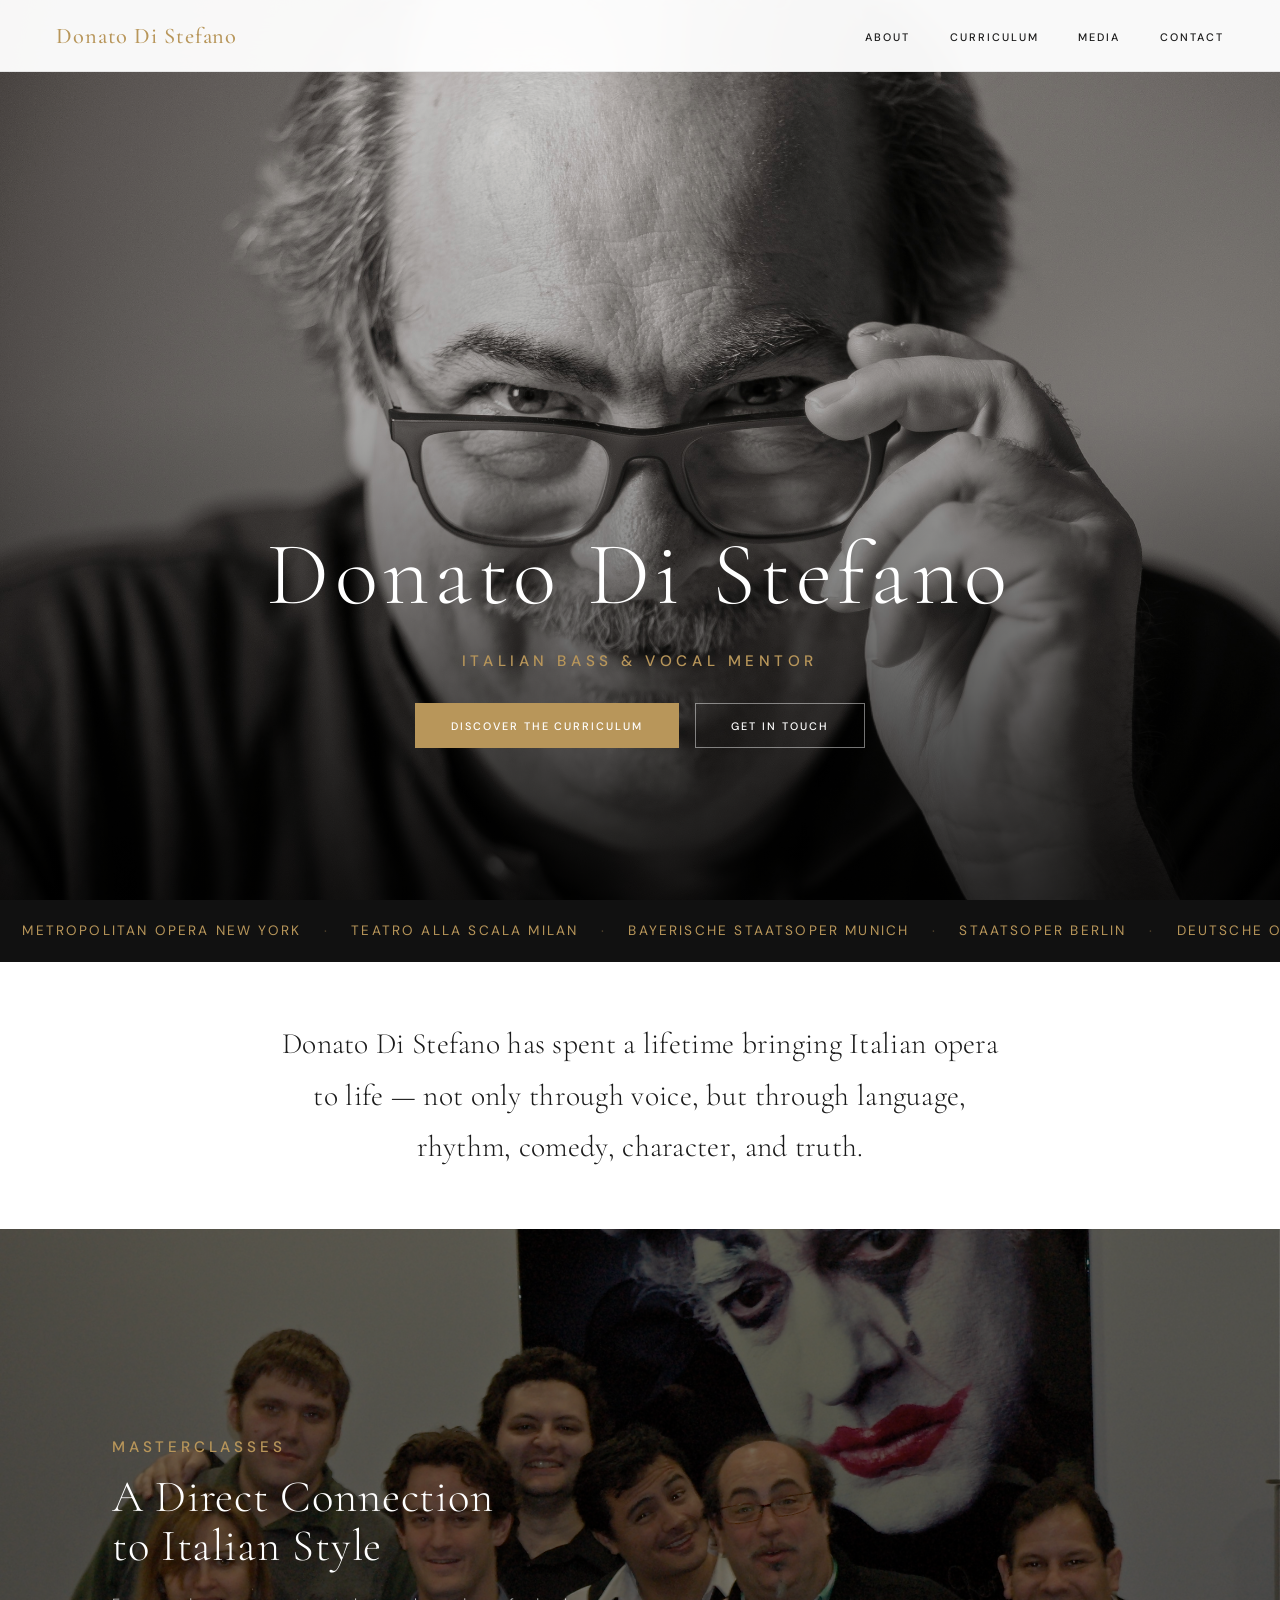
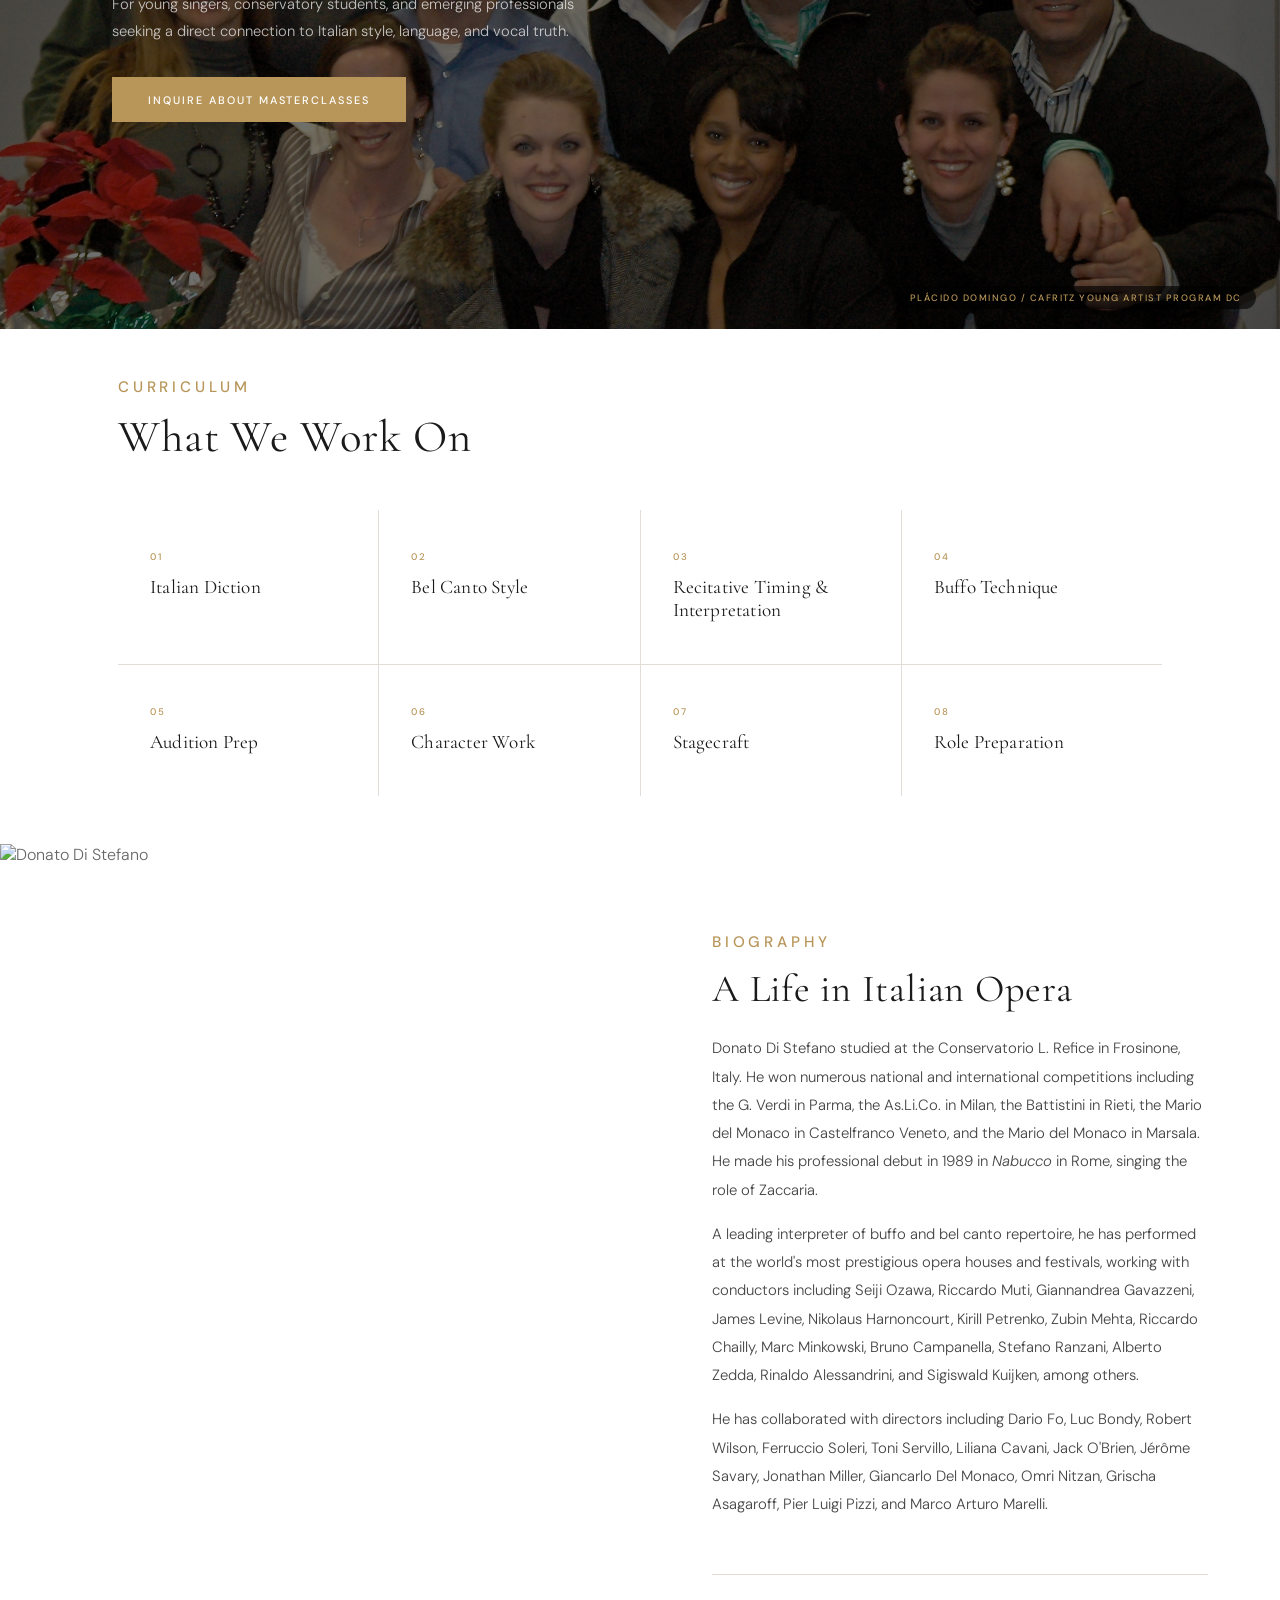
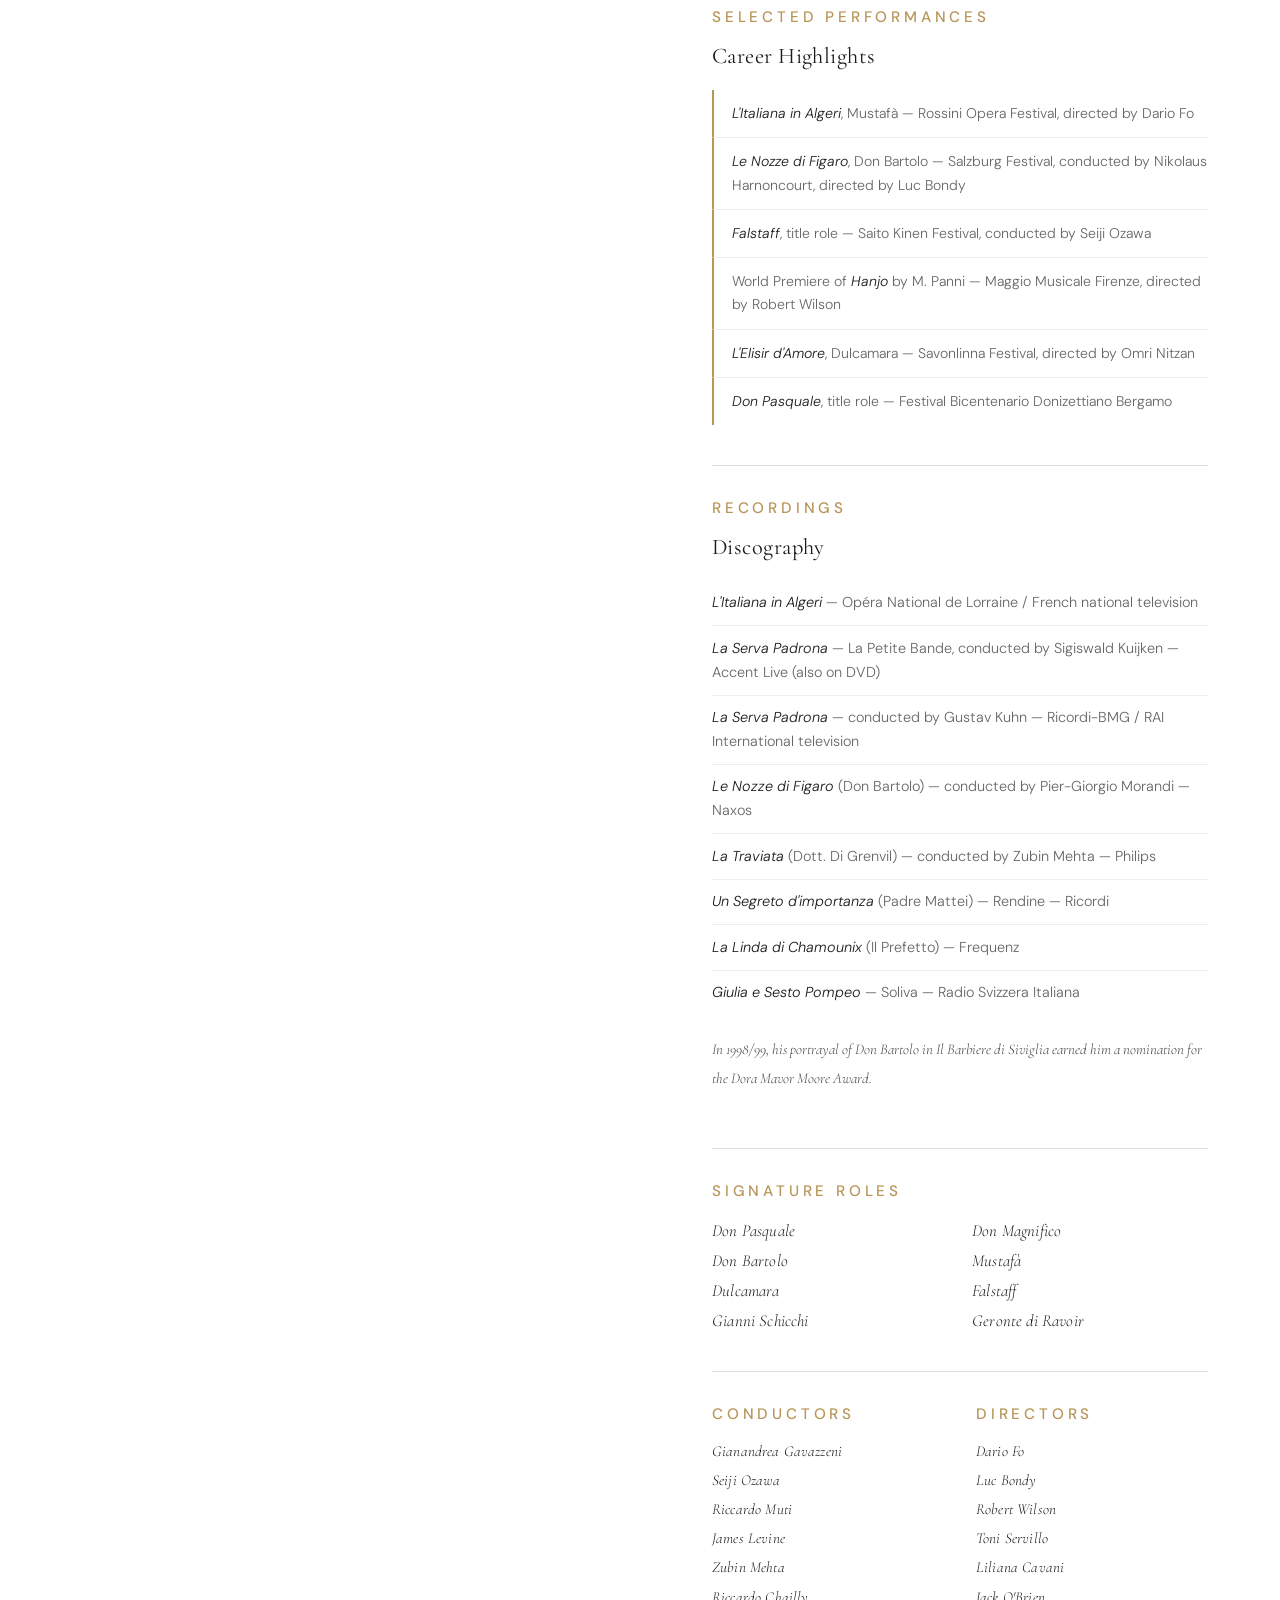
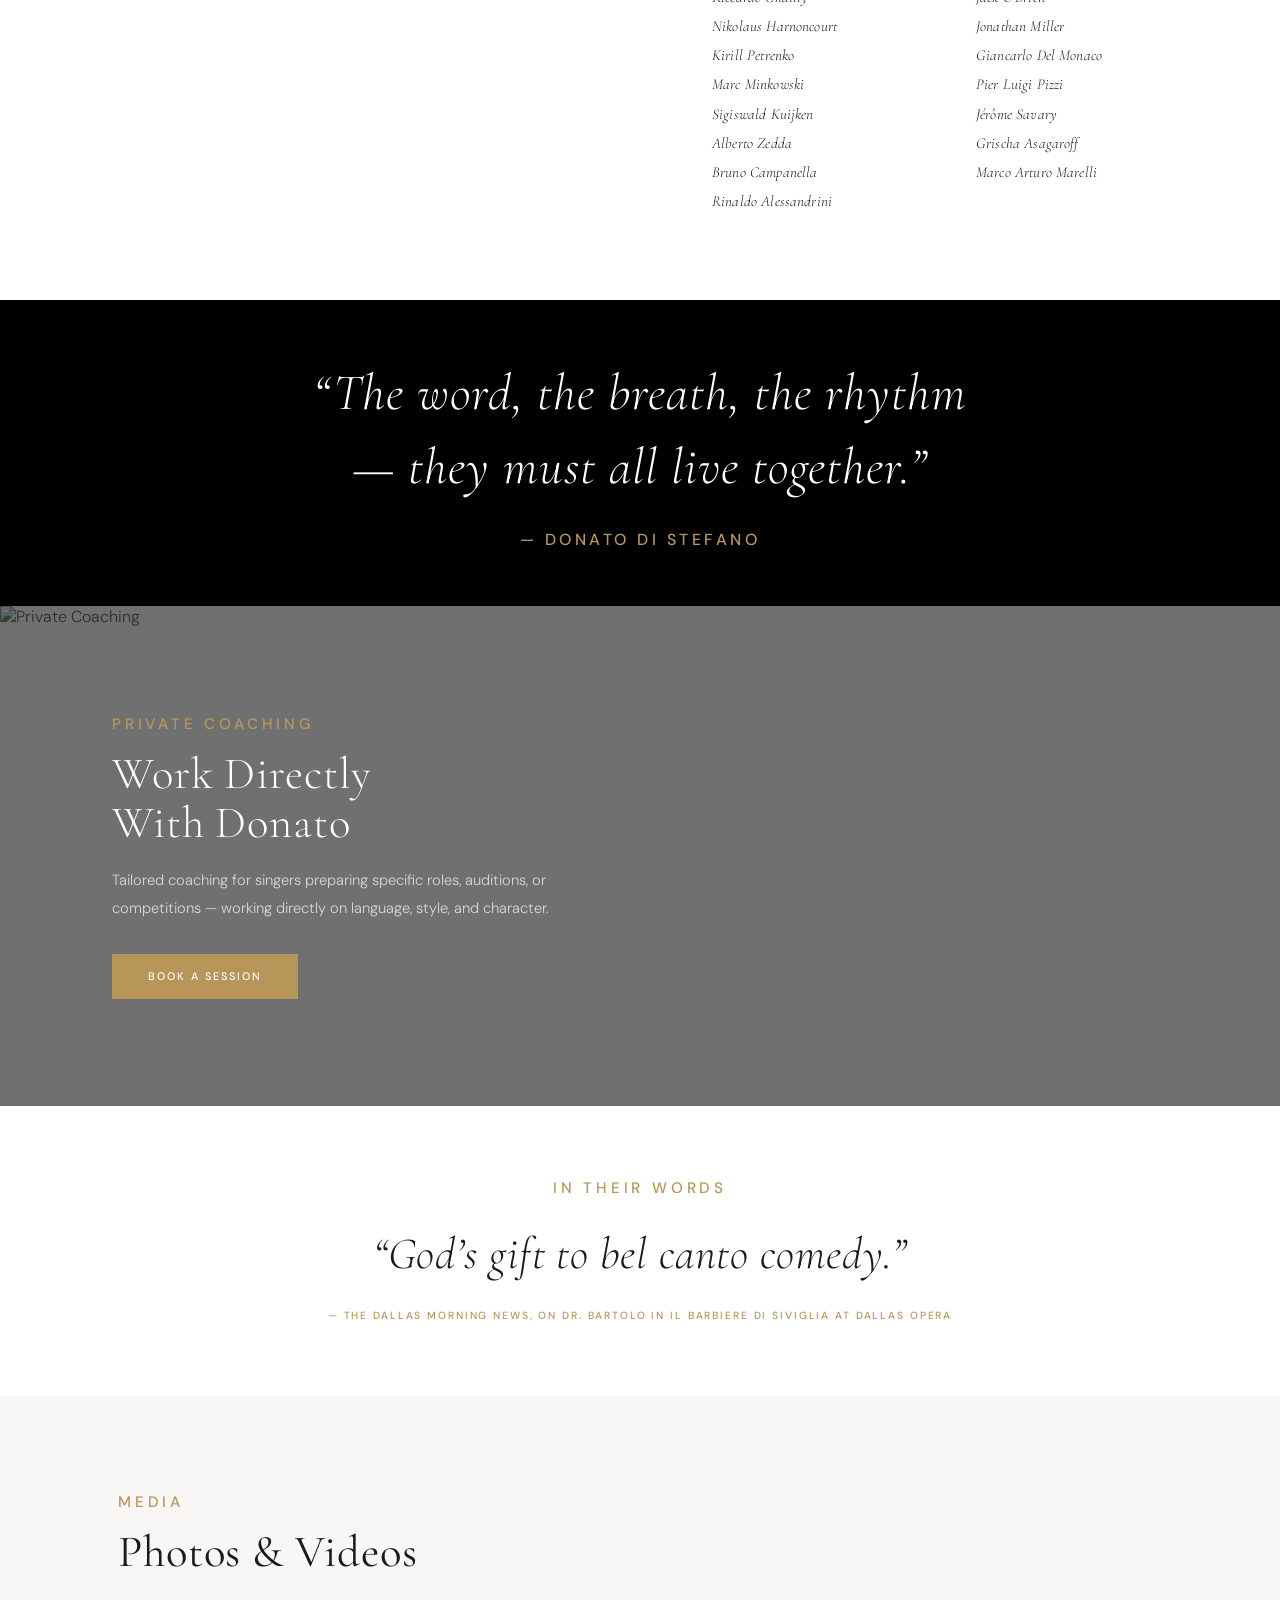
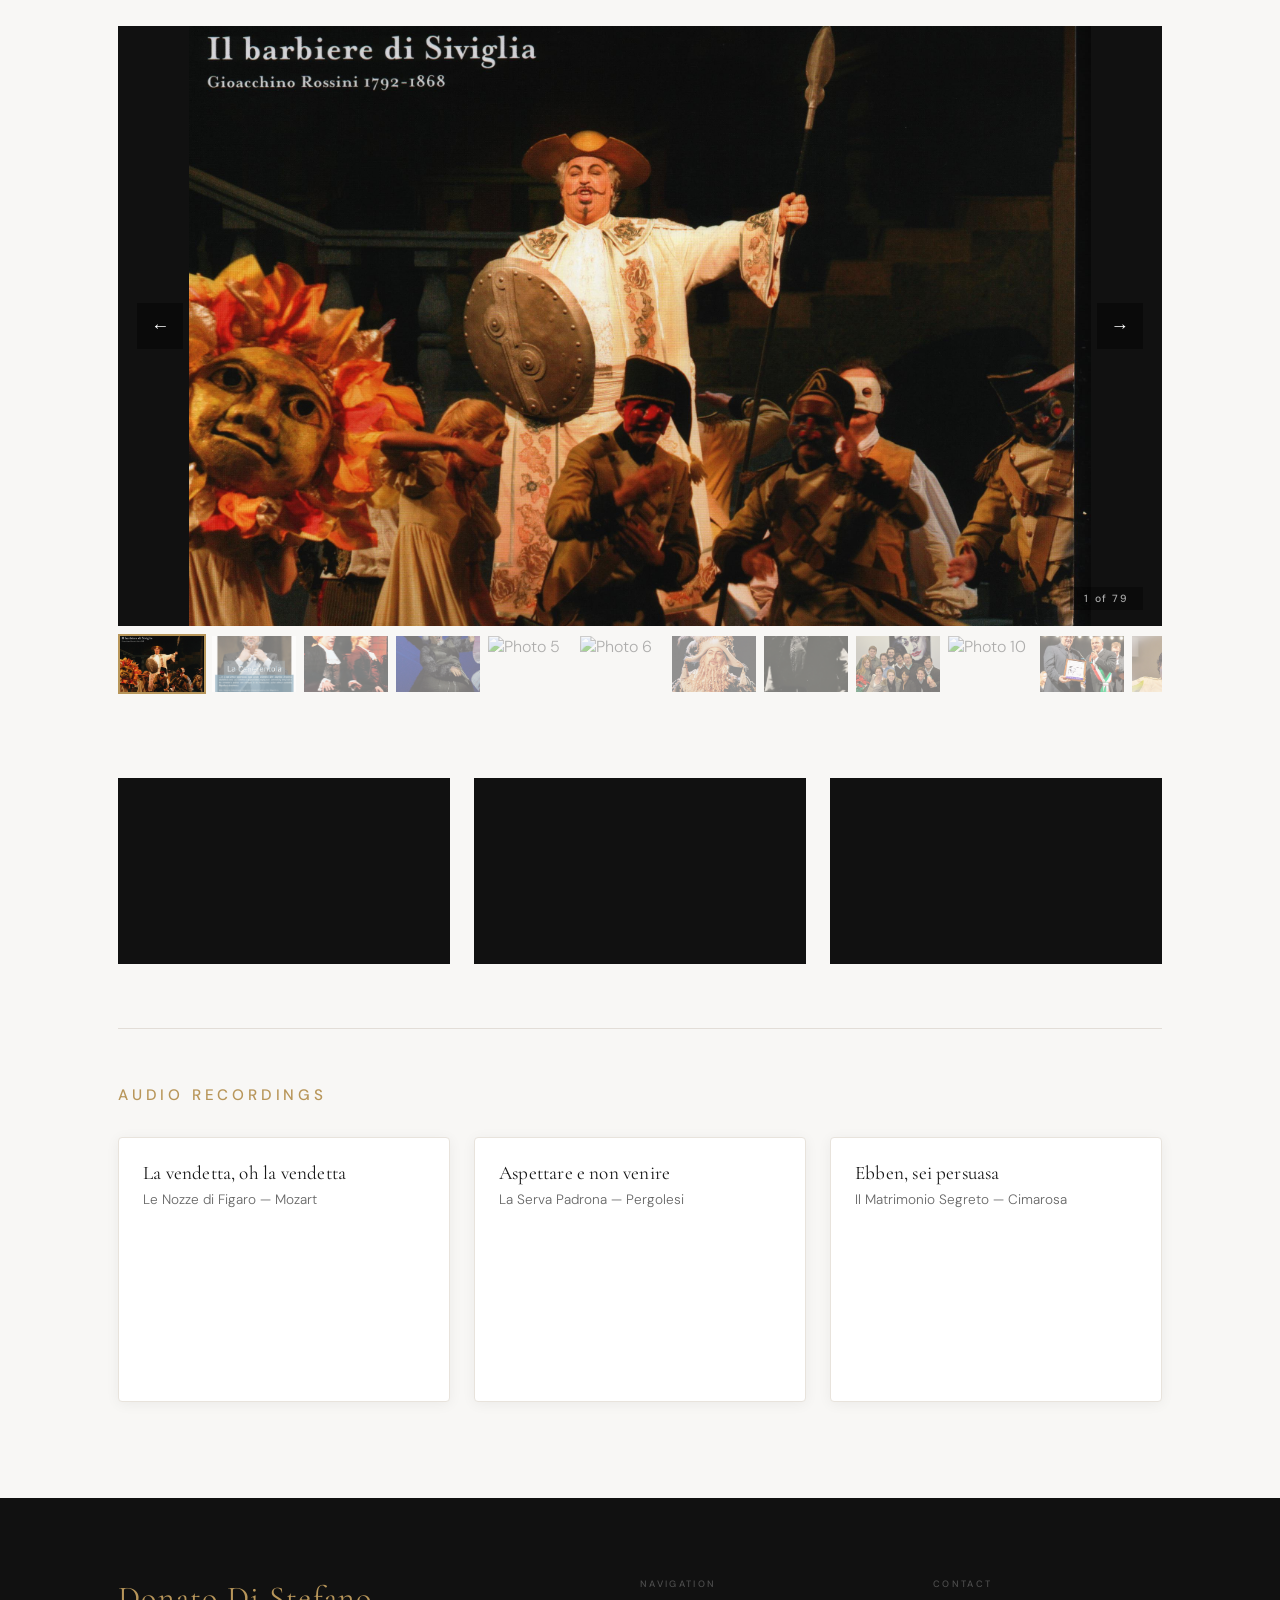
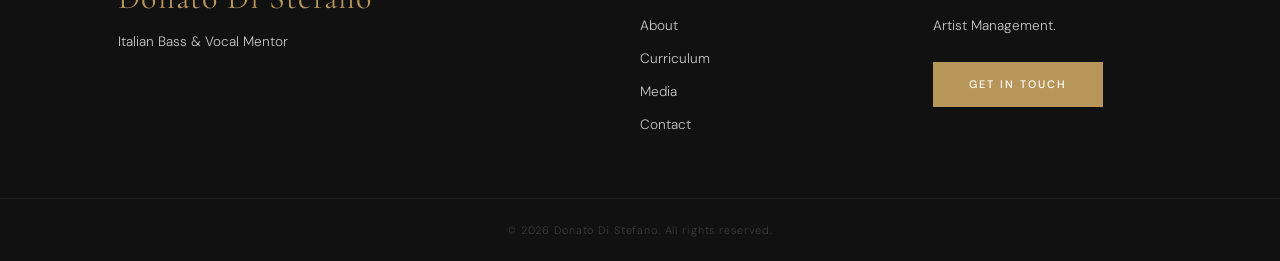
==== commit 64e60529: "Add ArteMIS contact page, update nav links, footer text and brightness" ====
--- a/index.html
+++ b/index.html
@@ -19,6 +19,7 @@
     <li><a href="#about">About</a></li>
     <li><a href="#curriculum">Curriculum</a></li>
     <li><a href="#media">Media</a></li>
+    <li><a href="contact.html">Contact</a></li>
   </ul>
 </nav>
 
@@ -374,13 +375,13 @@
         <li><a href="#about">About</a></li>
         <li><a href="#curriculum">Curriculum</a></li>
         <li><a href="#media">Media</a></li>
-        <li><a href="intake.html">Contact</a></li>
+        <li><a href="contact.html">Contact</a></li>
       </ul>
     </div>
     <div class="footer-col">
       <h4>Contact</h4>
-      <p>For bookings, masterclasses, and private coaching inquiries.</p>
-      <a href="intake.html" class="btn btn-gold" style="margin-top:1.5rem; display:inline-block">Get in Touch</a>
+      <p>Artist Management.</p>
+      <a href="contact.html" class="btn btn-gold" style="margin-top:1.5rem; display:inline-block">Get in Touch</a>
     </div>
   </div>
   <div class="footer-bottom">
--- a/styles.css
+++ b/styles.css
@@ -624,7 +624,7 @@
 .footer-col > p {
   font-size: 0.85rem;
   line-height: 1.75;
-  color: rgba(255,255,255,0.4);
+  color: #c8c8c8;
 }
 .footer-col h4 {
   font-family: var(--ff-sans);
@@ -638,7 +638,7 @@
 .footer-col ul { display: flex; flex-direction: column; gap: 0.75rem; }
 .footer-col ul a {
   font-size: 0.85rem;
-  color: rgba(255,255,255,0.45);
+  color: #c8c8c8;
   transition: color 0.2s;
 }
 .footer-col ul a:hover { color: var(--gold); }
@@ -1008,4 +1008,89 @@
   .audio-grid { grid-template-columns: 1fr; }
   .intake-section { padding: 4rem 1.5rem; }
   .rating-btn { width: 36px; height: 36px; }
-}
+  .management-section { padding: calc(var(--nav-h) + 3rem) 1.5rem 4rem; }
+  .management-grid { grid-template-columns: 1fr; max-width: 100%; }
+}
+
+/* ─── ARTIST MANAGEMENT PAGE ─── */
+.management-section {
+  padding: calc(var(--nav-h) + 5rem) 3rem 6rem;
+  background: var(--white);
+}
+.management-heading {
+  font-family: var(--ff-serif);
+  font-size: clamp(2rem, 4vw, 3.5rem);
+  font-weight: 400;
+  color: var(--black);
+  letter-spacing: 0.02em;
+  line-height: 1.1;
+  margin-bottom: 0.75rem;
+}
+.management-agency {
+  font-family: var(--ff-serif);
+  font-style: italic;
+  font-size: 1.15rem;
+  font-weight: 300;
+  color: var(--grey);
+  margin-bottom: 3.5rem;
+  letter-spacing: 0.01em;
+}
+.management-grid {
+  display: grid;
+  grid-template-columns: 1fr 1fr;
+  gap: 1px;
+  background: #e2ddd7;
+  margin-bottom: 2.5rem;
+  max-width: 720px;
+}
+.management-card {
+  background: var(--white);
+  padding: 2.5rem 2rem;
+  display: flex;
+  flex-direction: column;
+  gap: 0.5rem;
+  border-bottom: 2px solid transparent;
+  transition: border-color 0.22s;
+}
+.management-card:hover { border-bottom-color: var(--gold); }
+.management-name {
+  font-family: var(--ff-serif);
+  font-size: 1.35rem;
+  font-weight: 400;
+  color: var(--black);
+  letter-spacing: 0.02em;
+  margin-bottom: 0.25rem;
+}
+.management-email {
+  font-family: var(--ff-sans);
+  font-size: 0.85rem;
+  font-weight: 300;
+  color: var(--gold);
+  text-decoration: none;
+  transition: color 0.2s;
+}
+.management-email:hover { color: var(--gold-dark); }
+.management-phone {
+  font-family: var(--ff-sans);
+  font-size: 0.88rem;
+  font-weight: 300;
+  color: var(--grey);
+  letter-spacing: 0.04em;
+}
+.management-territory {
+  font-family: var(--ff-sans);
+  font-size: 0.72rem;
+  font-weight: 400;
+  color: #999;
+  letter-spacing: 0.1em;
+  text-transform: uppercase;
+  margin-bottom: 3rem;
+  max-width: 720px;
+  line-height: 1.7;
+}
+.management-divider {
+  width: 40px;
+  height: 1px;
+  background: var(--gold);
+  margin: 0 0 3.5rem;
+}
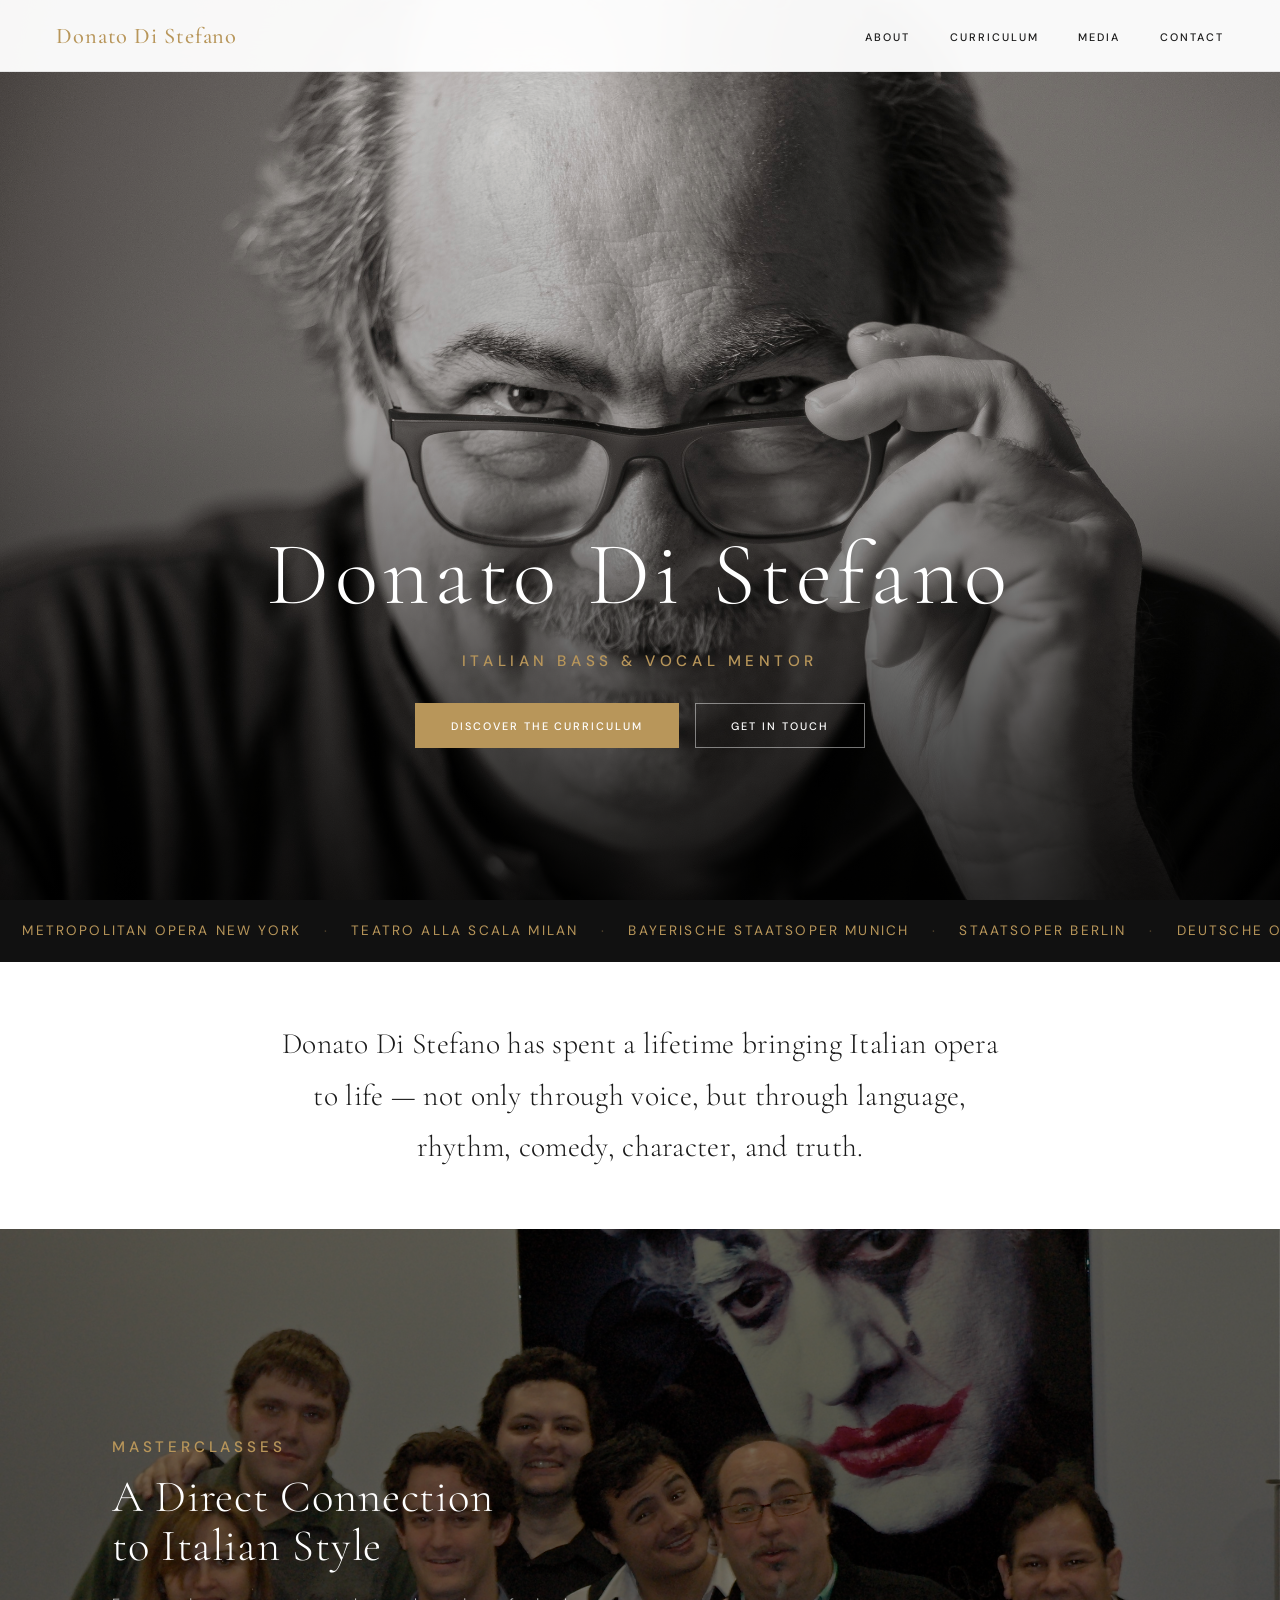
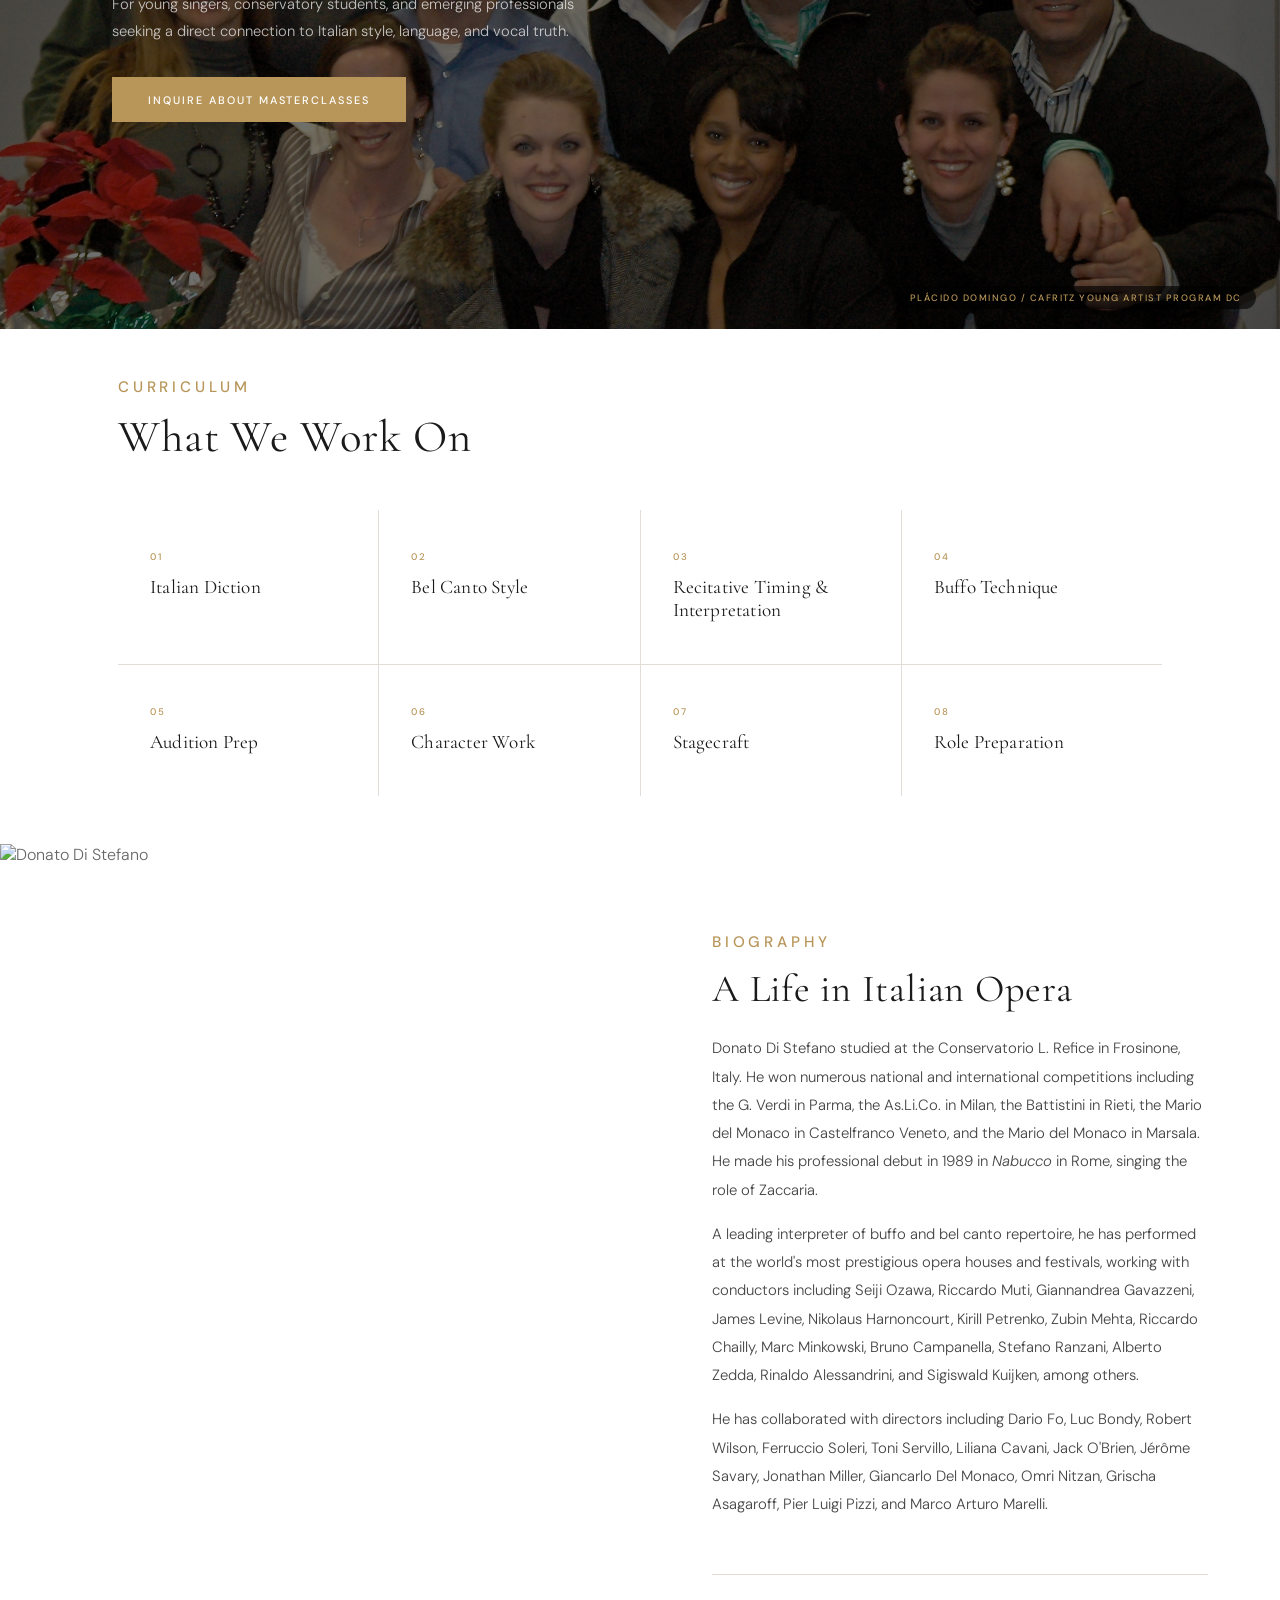
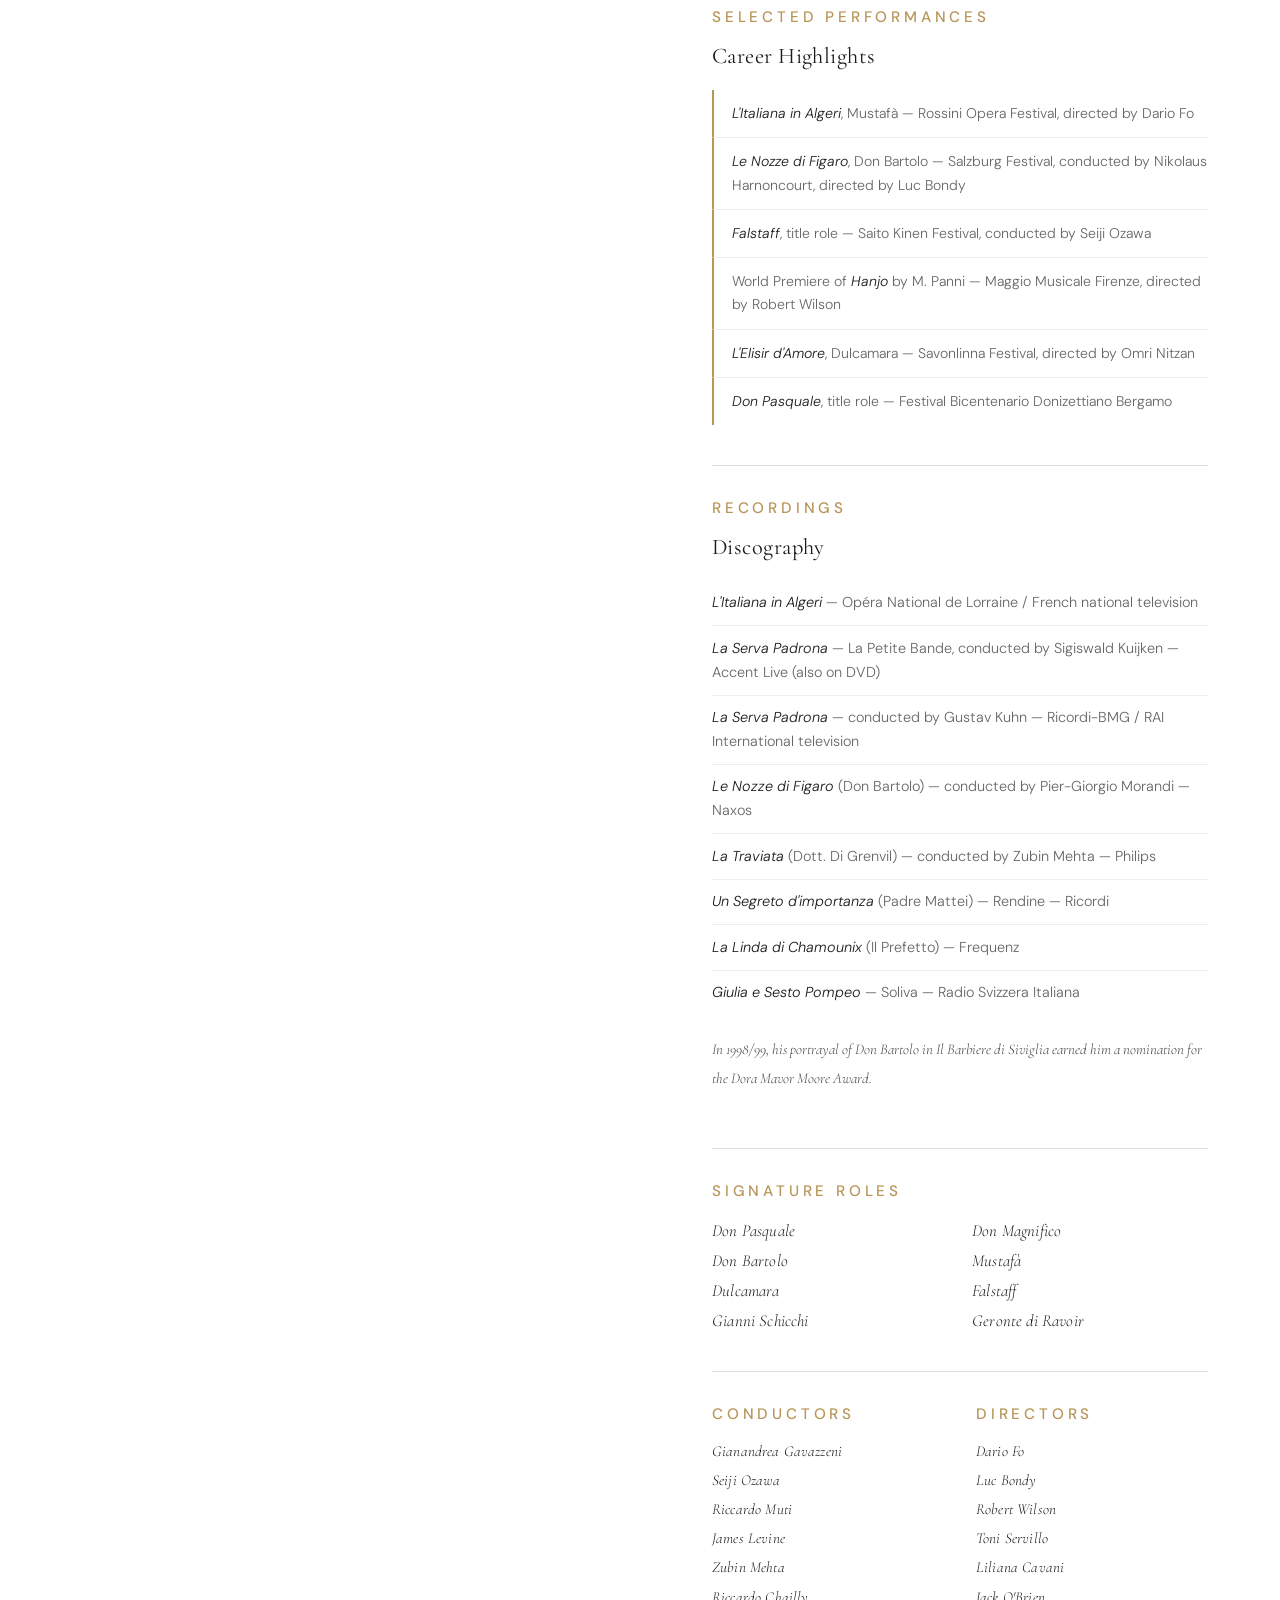
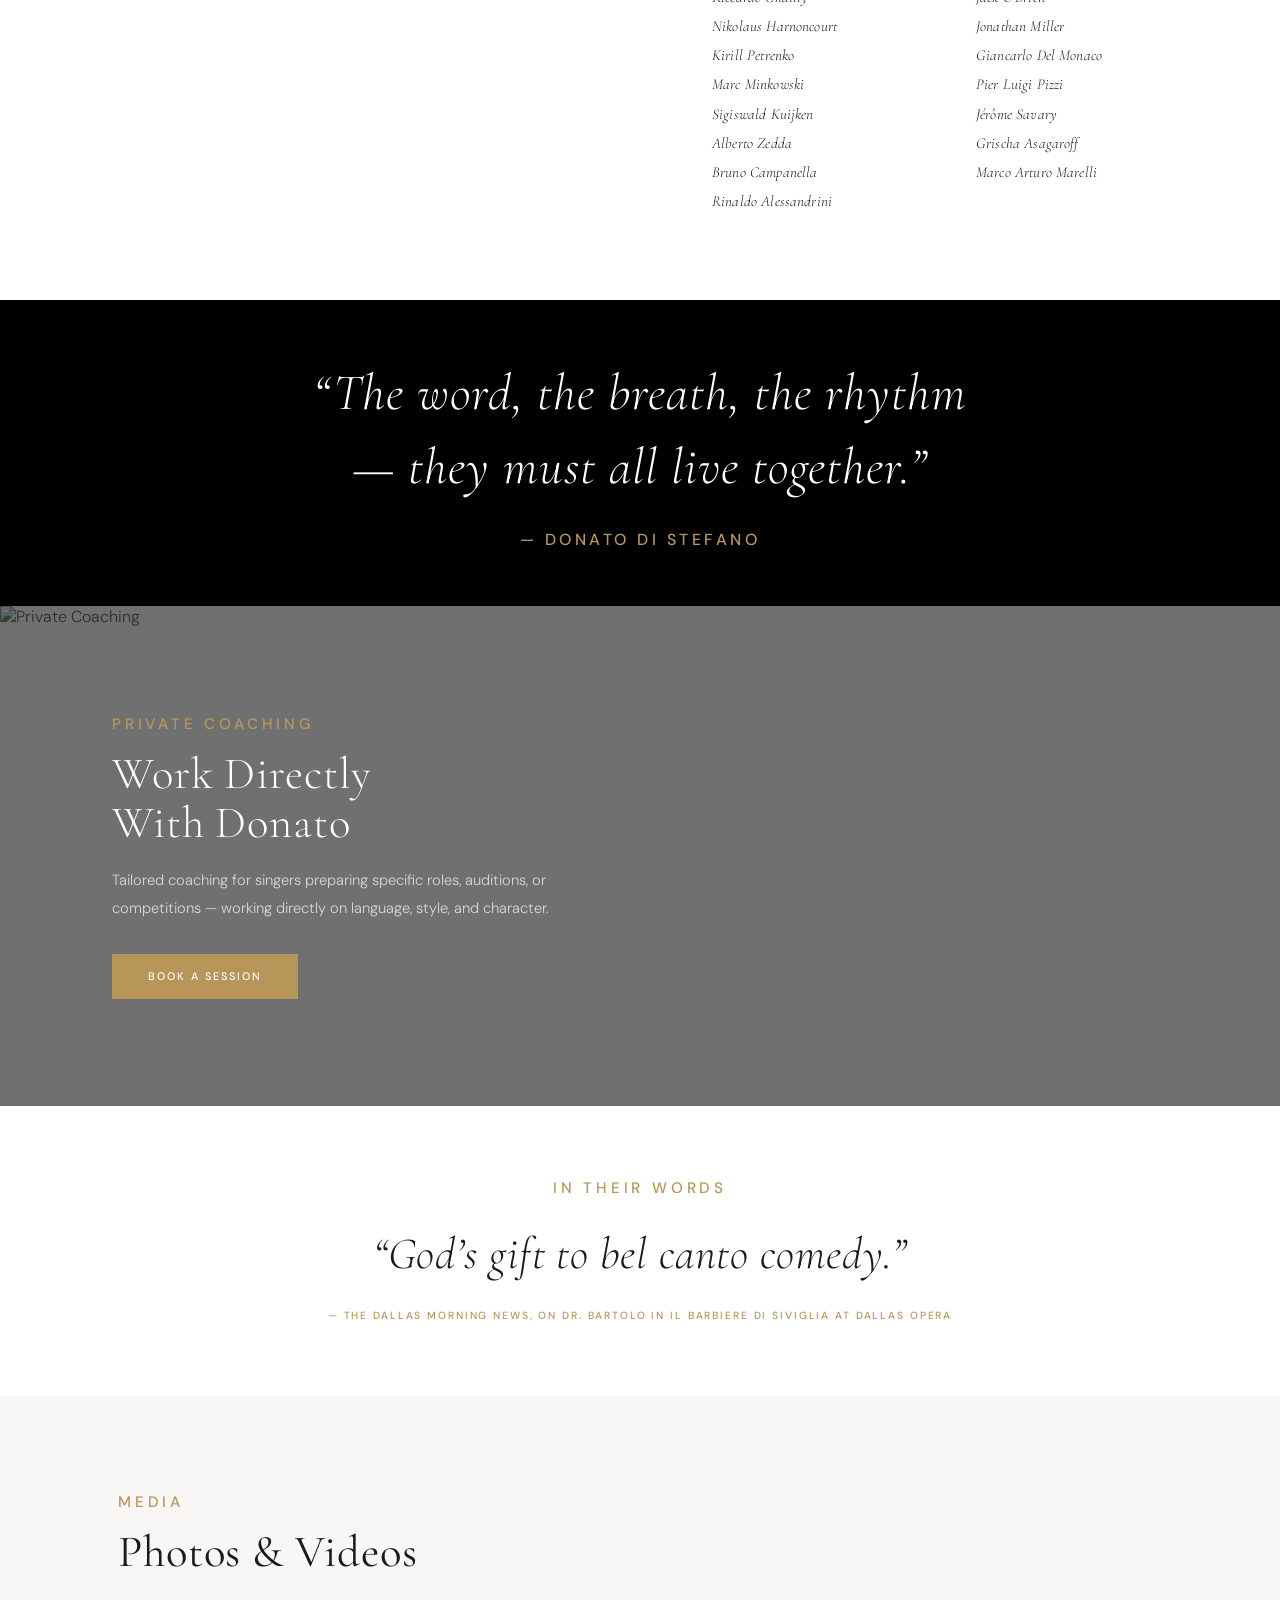
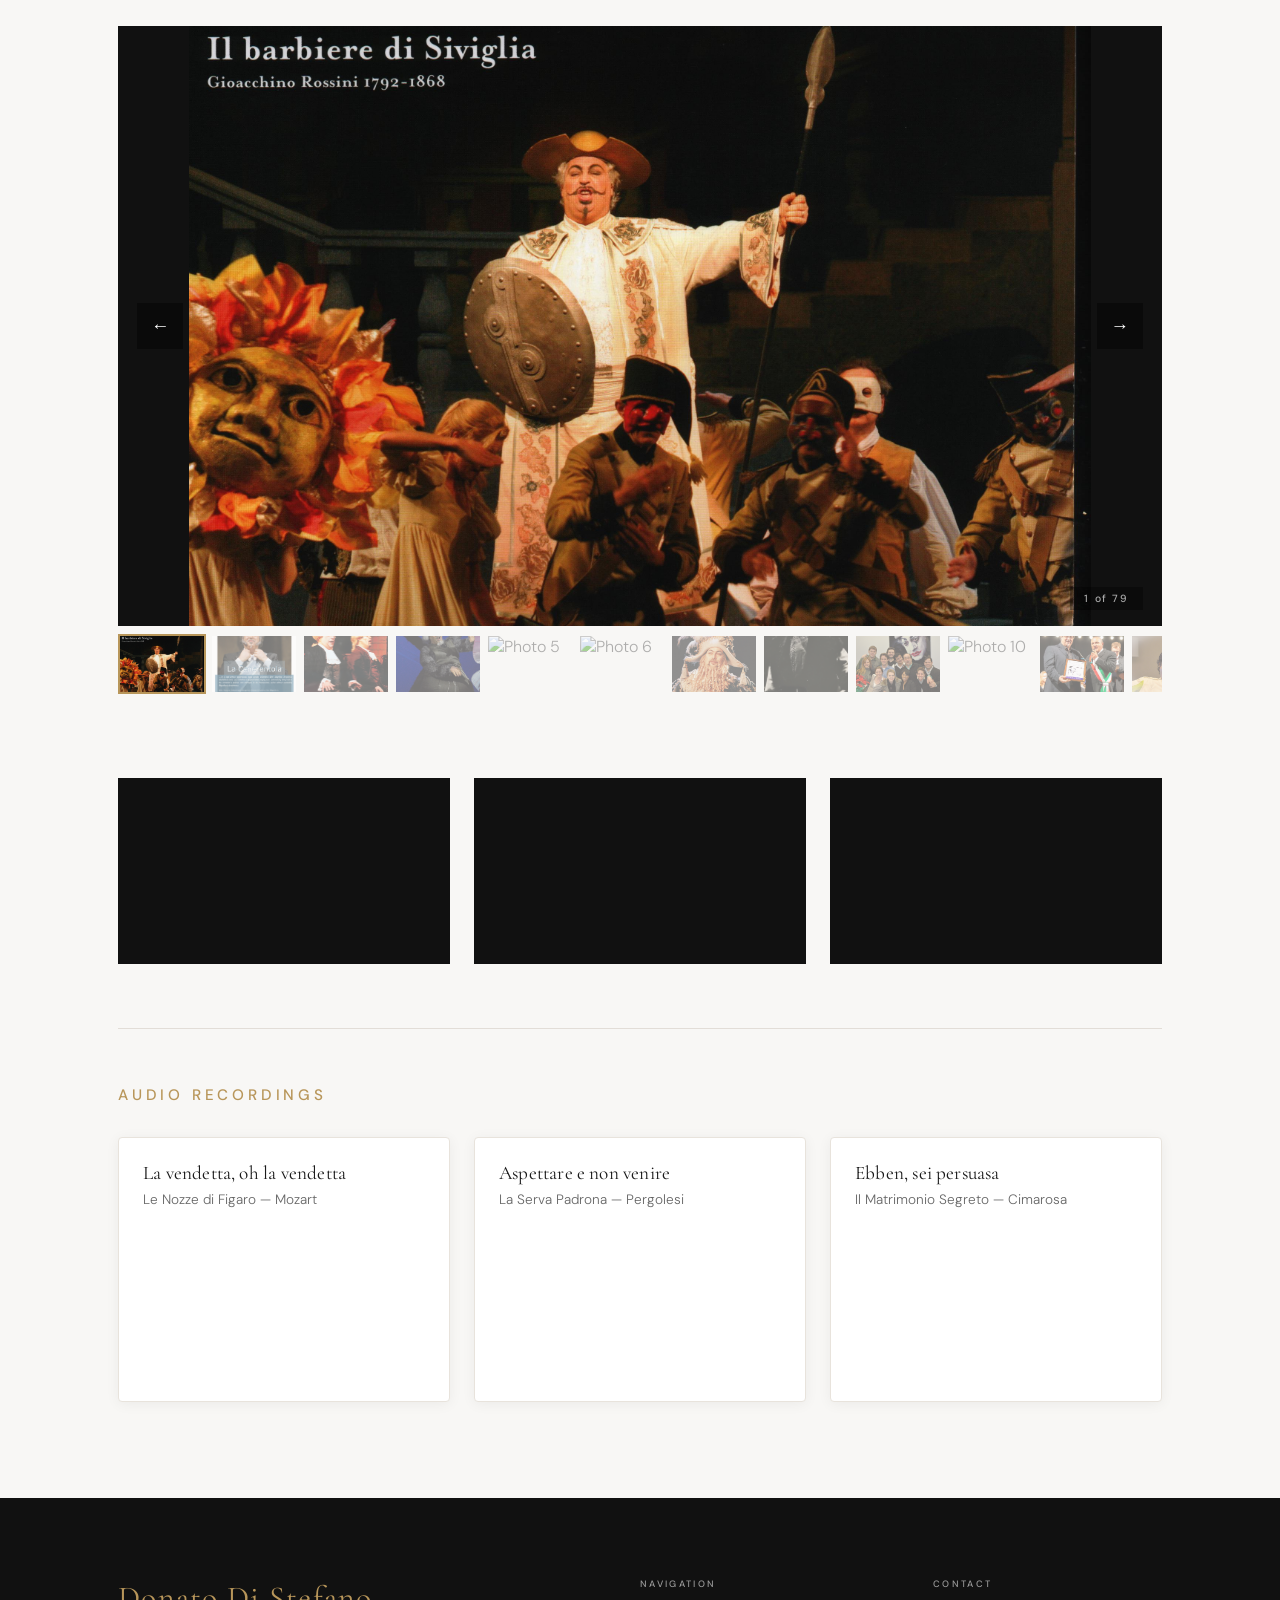
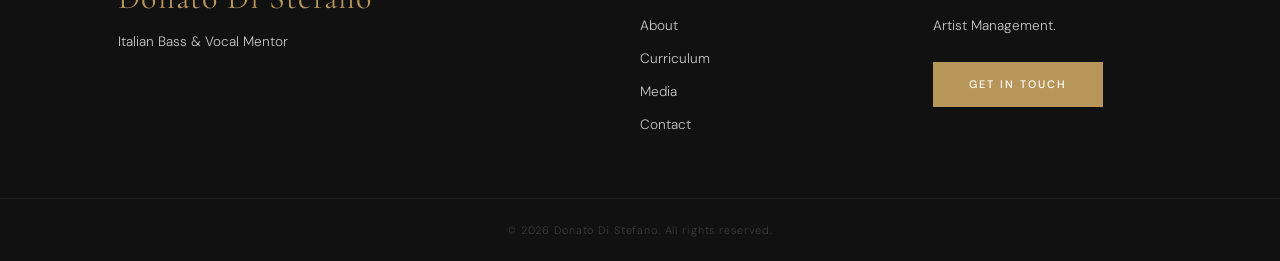
==== commit 18736500: "Fix photo crop, brighten footer labels, redesign contact page, contextual footer button" ====
--- a/index.html
+++ b/index.html
@@ -264,7 +264,7 @@
 <section>
   <div style="position:relative; height:500px; overflow:hidden">
     <img src="images/photo-46.jpg" alt="Private Coaching"
-         style="position:absolute; inset:0; width:100%; height:100%; object-fit:cover; object-position:center center">
+         style="position:absolute; inset:0; width:100%; height:100%; object-fit:cover; object-position:center 15%">
     <div style="position:absolute; inset:0; background:rgba(0,0,0,0.56)"></div>
     <div style="position:absolute; inset:0; display:flex; align-items:center; justify-content:flex-start; padding:3rem 7rem">
       <div class="photo-text-block">
--- a/styles.css
+++ b/styles.css
@@ -632,7 +632,7 @@
   font-weight: 500;
   letter-spacing: 0.25em;
   text-transform: uppercase;
-  color: rgba(255,255,255,0.25);
+  color: #999;
   margin-bottom: 1.5rem;
 }
 .footer-col ul { display: flex; flex-direction: column; gap: 0.75rem; }
@@ -1008,89 +1008,93 @@
   .audio-grid { grid-template-columns: 1fr; }
   .intake-section { padding: 4rem 1.5rem; }
   .rating-btn { width: 36px; height: 36px; }
-  .management-section { padding: calc(var(--nav-h) + 3rem) 1.5rem 4rem; }
-  .management-grid { grid-template-columns: 1fr; max-width: 100%; }
+  .management-section { padding: calc(var(--nav-h) + 2.5rem) 1.5rem 3.5rem; }
+  .management-agents { flex-direction: column; gap: 2rem; align-items: center; }
 }
 
 /* ─── ARTIST MANAGEMENT PAGE ─── */
 .management-section {
-  padding: calc(var(--nav-h) + 5rem) 3rem 6rem;
+  min-height: calc(100vh - var(--nav-h));
+  display: flex;
+  align-items: center;
+  justify-content: center;
+  padding: calc(var(--nav-h) + 3.5rem) 2rem 4rem;
   background: var(--white);
+  text-align: center;
+}
+.management-inner {
+  max-width: 640px;
+  width: 100%;
 }
 .management-heading {
   font-family: var(--ff-serif);
-  font-size: clamp(2rem, 4vw, 3.5rem);
+  font-size: clamp(2.2rem, 4vw, 3.2rem);
   font-weight: 400;
   color: var(--black);
   letter-spacing: 0.02em;
   line-height: 1.1;
-  margin-bottom: 0.75rem;
+  margin-bottom: 0.65rem;
 }
 .management-agency {
   font-family: var(--ff-serif);
   font-style: italic;
-  font-size: 1.15rem;
+  font-size: 1.1rem;
   font-weight: 300;
   color: var(--grey);
-  margin-bottom: 3.5rem;
+  margin-bottom: 1.75rem;
   letter-spacing: 0.01em;
 }
-.management-grid {
-  display: grid;
-  grid-template-columns: 1fr 1fr;
-  gap: 1px;
-  background: #e2ddd7;
-  margin-bottom: 2.5rem;
-  max-width: 720px;
-}
-.management-card {
-  background: var(--white);
-  padding: 2.5rem 2rem;
+.management-divider {
+  width: 50px;
+  height: 1px;
+  background: var(--gold);
+  margin: 0 auto 2.75rem;
+}
+.management-agents {
+  display: flex;
+  gap: 4rem;
+  justify-content: center;
+  margin-bottom: 2rem;
+}
+.management-agent {
   display: flex;
   flex-direction: column;
-  gap: 0.5rem;
-  border-bottom: 2px solid transparent;
-  transition: border-color 0.22s;
-}
-.management-card:hover { border-bottom-color: var(--gold); }
+  align-items: center;
+  gap: 0.35rem;
+}
 .management-name {
   font-family: var(--ff-serif);
-  font-size: 1.35rem;
-  font-weight: 400;
-  color: var(--black);
+  font-style: italic;
+  font-size: 1.25rem;
+  font-weight: 300;
+  color: var(--black);
+  letter-spacing: 0.01em;
+  margin-bottom: 0.2rem;
+}
+.management-email {
+  font-family: var(--ff-sans);
+  font-size: 0.82rem;
+  font-weight: 300;
+  color: var(--gold);
+  text-decoration: none;
   letter-spacing: 0.02em;
-  margin-bottom: 0.25rem;
-}
-.management-email {
-  font-family: var(--ff-sans);
-  font-size: 0.85rem;
-  font-weight: 300;
-  color: var(--gold);
-  text-decoration: none;
   transition: color 0.2s;
 }
 .management-email:hover { color: var(--gold-dark); }
 .management-phone {
   font-family: var(--ff-sans);
-  font-size: 0.88rem;
+  font-size: 0.82rem;
   font-weight: 300;
   color: var(--grey);
   letter-spacing: 0.04em;
 }
 .management-territory {
   font-family: var(--ff-sans);
-  font-size: 0.72rem;
+  font-size: 0.62rem;
   font-weight: 400;
-  color: #999;
-  letter-spacing: 0.1em;
+  color: #aaa;
+  letter-spacing: 0.14em;
   text-transform: uppercase;
-  margin-bottom: 3rem;
-  max-width: 720px;
-  line-height: 1.7;
-}
-.management-divider {
-  width: 40px;
-  height: 1px;
-  background: var(--gold);
-  margin: 0 0 3.5rem;
-}
+  margin-bottom: 2.5rem;
+  line-height: 1.8;
+}
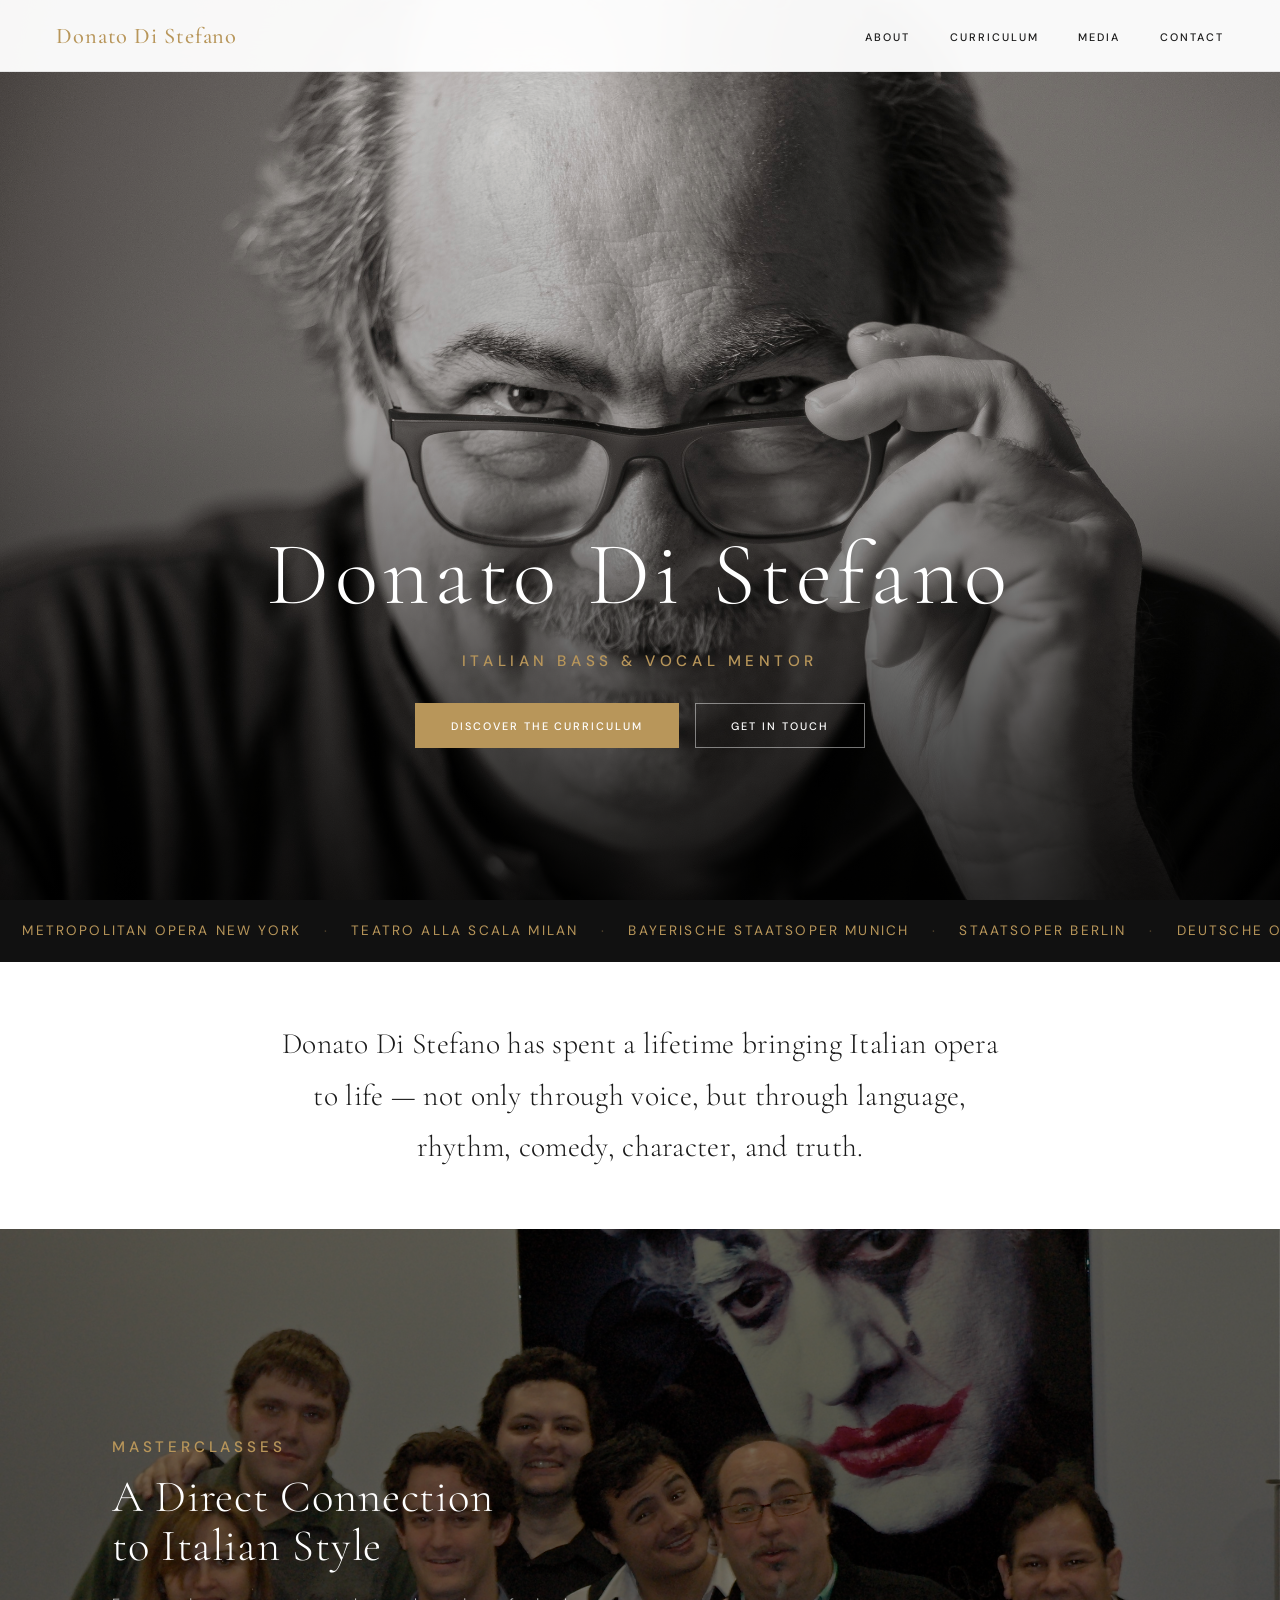
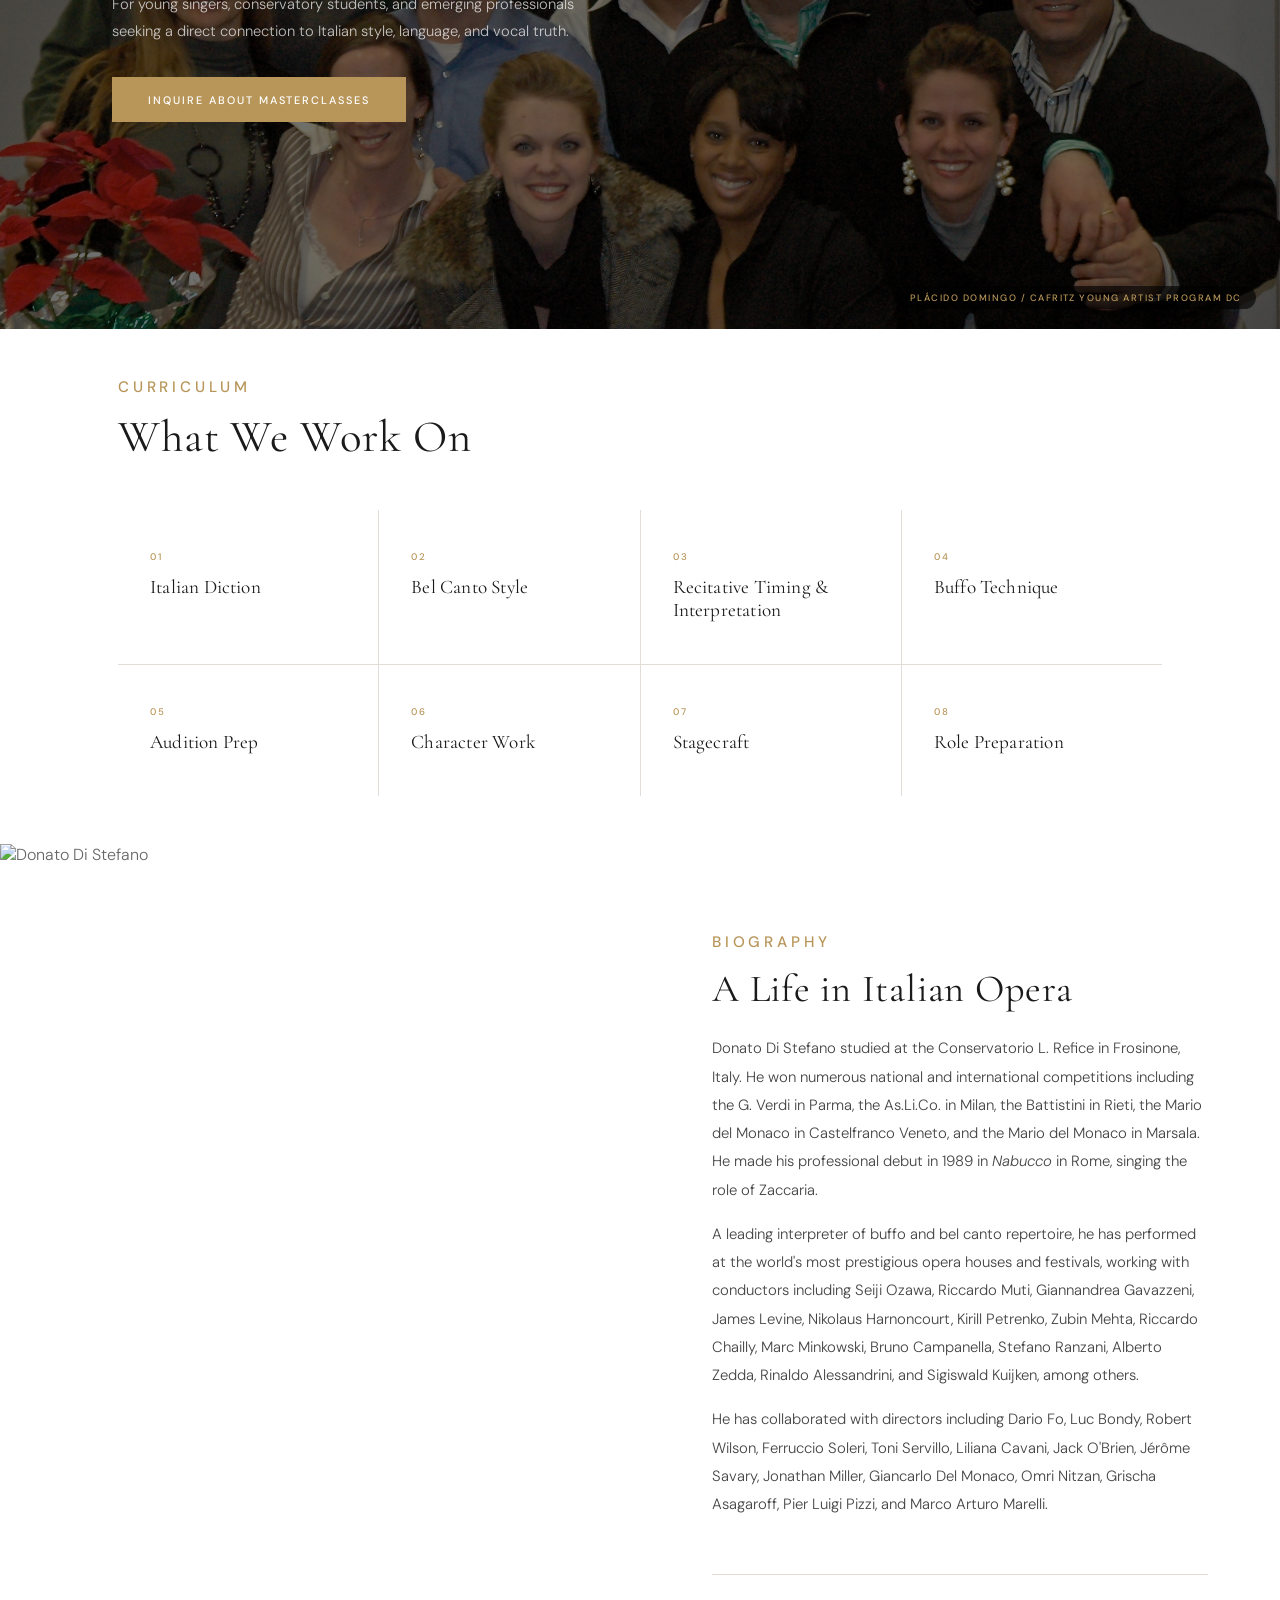
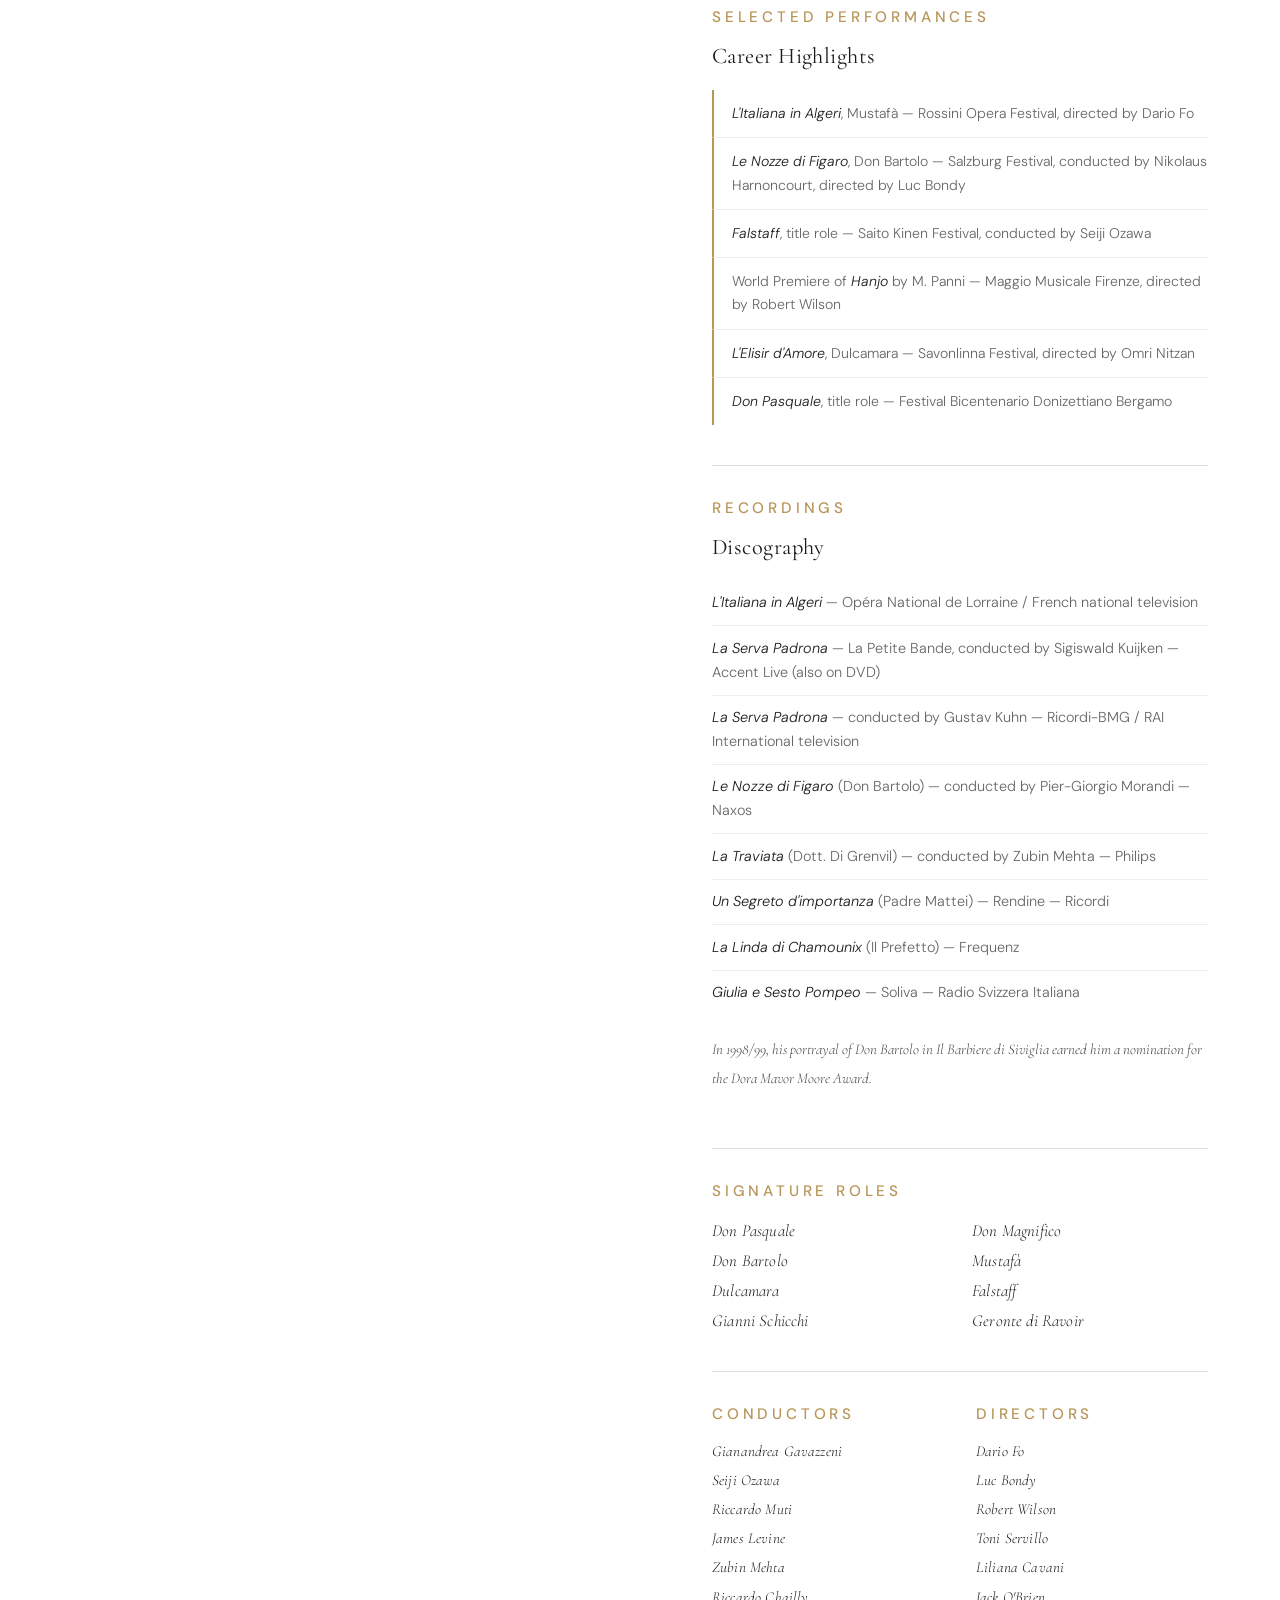
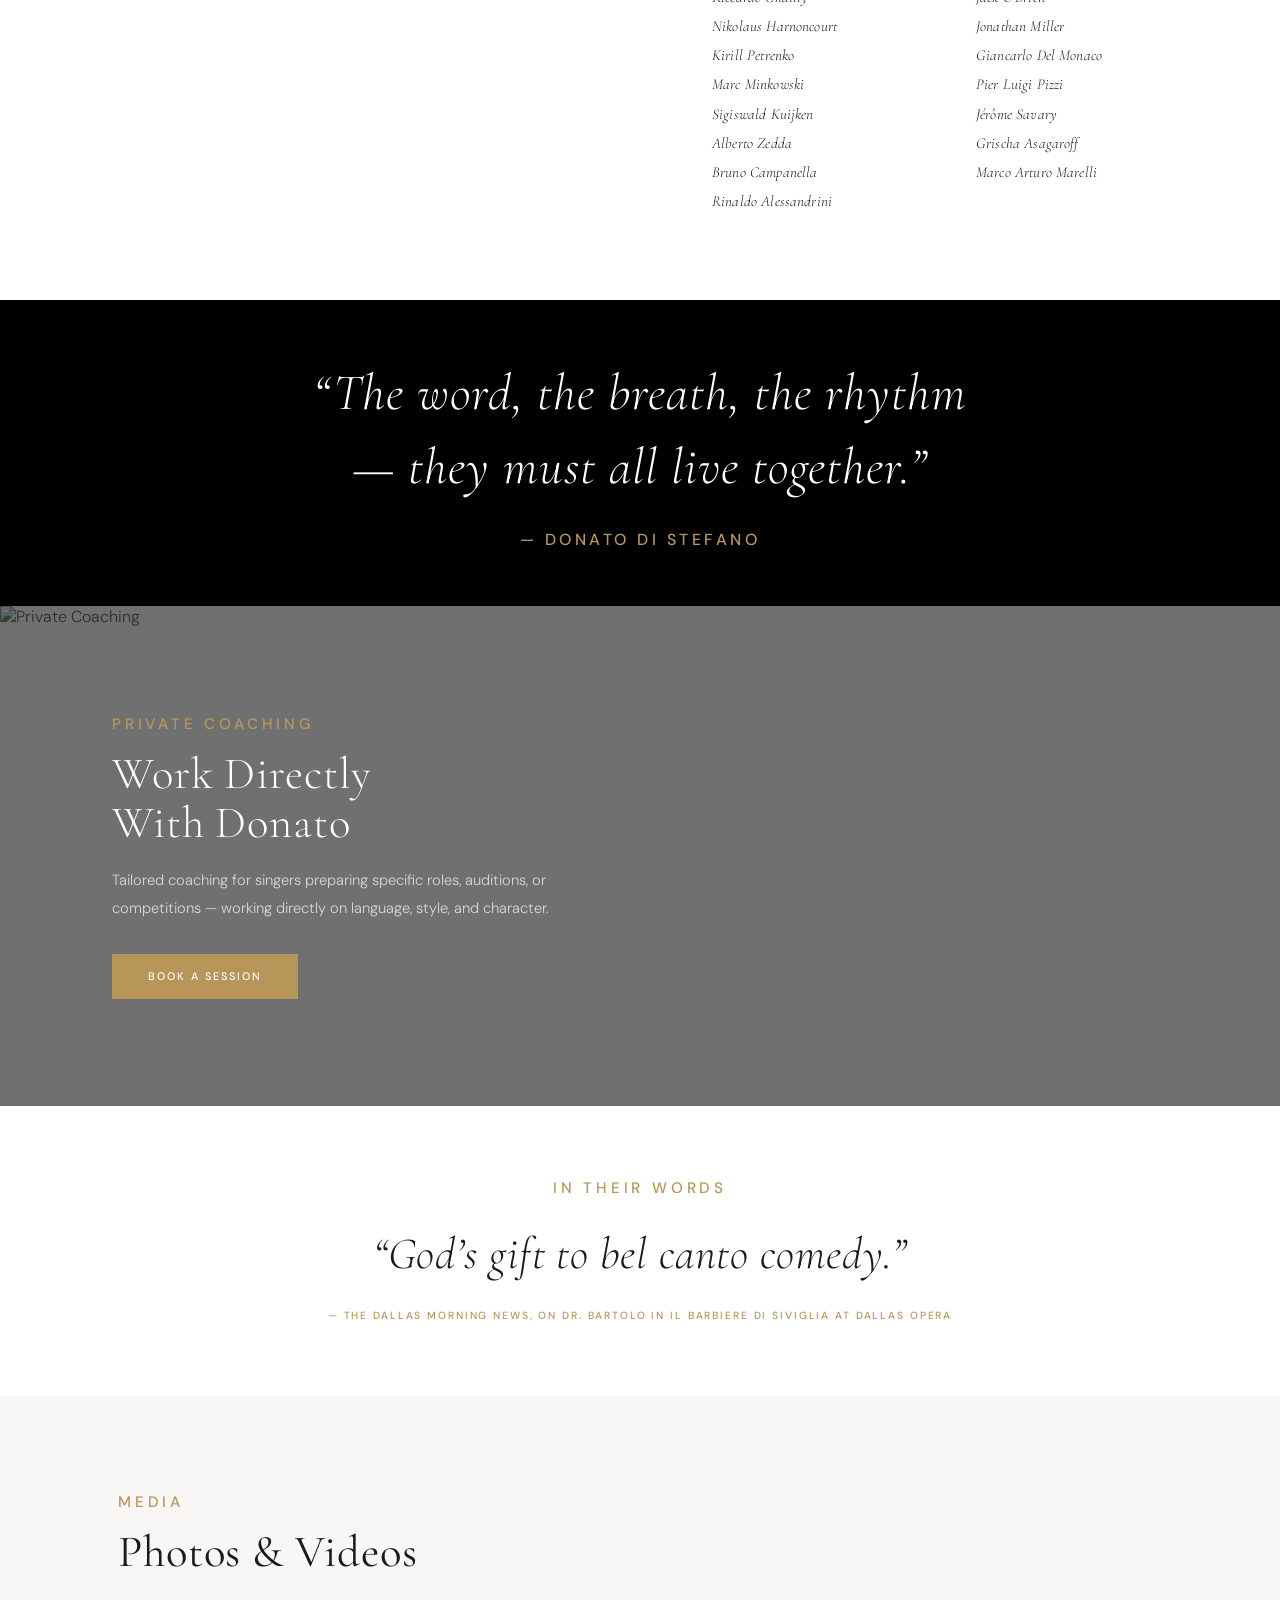
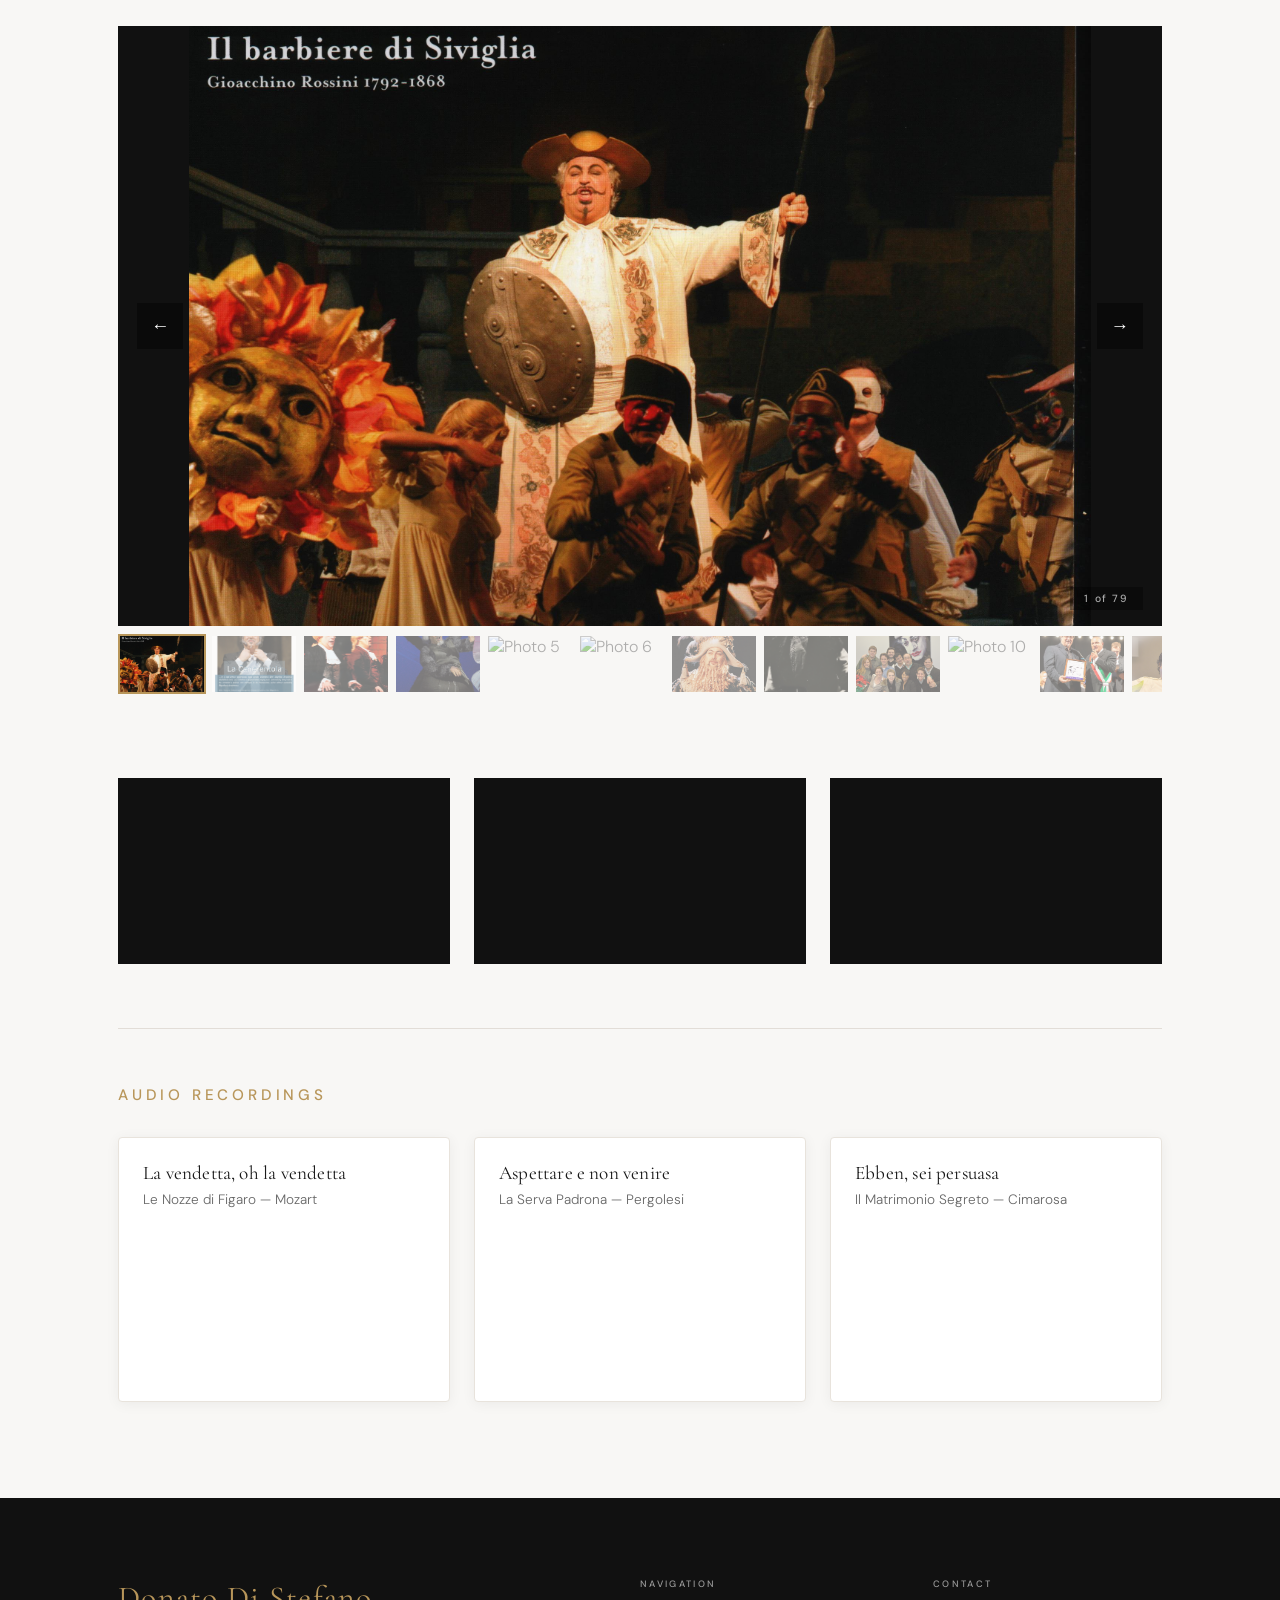
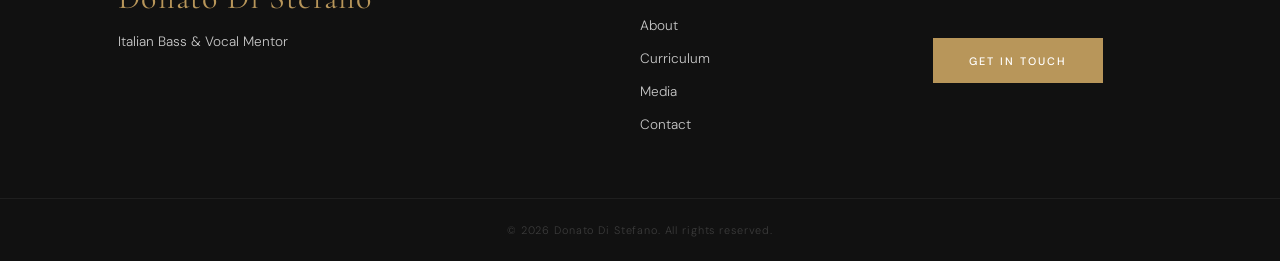
==== commit 32fbf330: "Adjust photo position, reduce contact page whitespace, scope footer subtitle, fix hero button link" ====
--- a/index.html
+++ b/index.html
@@ -35,7 +35,7 @@
         <span class="eyebrow" style="color:var(--gold); letter-spacing:0.3em; margin-top:0.9rem; margin-bottom:2rem">Italian Bass &amp; Vocal Mentor</span>
         <div class="hero-btns">
           <a href="#curriculum" class="btn btn-gold">Discover the Curriculum</a>
-          <a href="intake.html" class="btn btn-outline">Get in Touch</a>
+          <a href="contact.html" class="btn btn-outline">Get in Touch</a>
         </div>
       </div>
     </div>
@@ -264,7 +264,7 @@
 <section>
   <div style="position:relative; height:500px; overflow:hidden">
     <img src="images/photo-46.jpg" alt="Private Coaching"
-         style="position:absolute; inset:0; width:100%; height:100%; object-fit:cover; object-position:center 15%">
+         style="position:absolute; inset:0; width:100%; height:100%; object-fit:cover; object-position:center 5%">
     <div style="position:absolute; inset:0; background:rgba(0,0,0,0.56)"></div>
     <div style="position:absolute; inset:0; display:flex; align-items:center; justify-content:flex-start; padding:3rem 7rem">
       <div class="photo-text-block">
@@ -380,7 +380,6 @@
     </div>
     <div class="footer-col">
       <h4>Contact</h4>
-      <p>Artist Management.</p>
       <a href="contact.html" class="btn btn-gold" style="margin-top:1.5rem; display:inline-block">Get in Touch</a>
     </div>
   </div>
--- a/styles.css
+++ b/styles.css
@@ -1008,17 +1008,16 @@
   .audio-grid { grid-template-columns: 1fr; }
   .intake-section { padding: 4rem 1.5rem; }
   .rating-btn { width: 36px; height: 36px; }
-  .management-section { padding: calc(var(--nav-h) + 2.5rem) 1.5rem 3.5rem; }
+  .management-section { padding: calc(var(--nav-h) + 1.5rem) 1.5rem 2.5rem; }
   .management-agents { flex-direction: column; gap: 2rem; align-items: center; }
 }
 
 /* ─── ARTIST MANAGEMENT PAGE ─── */
 .management-section {
-  min-height: calc(100vh - var(--nav-h));
   display: flex;
   align-items: center;
   justify-content: center;
-  padding: calc(var(--nav-h) + 3.5rem) 2rem 4rem;
+  padding: calc(var(--nav-h) + 2.5rem) 2rem 3rem;
   background: var(--white);
   text-align: center;
 }
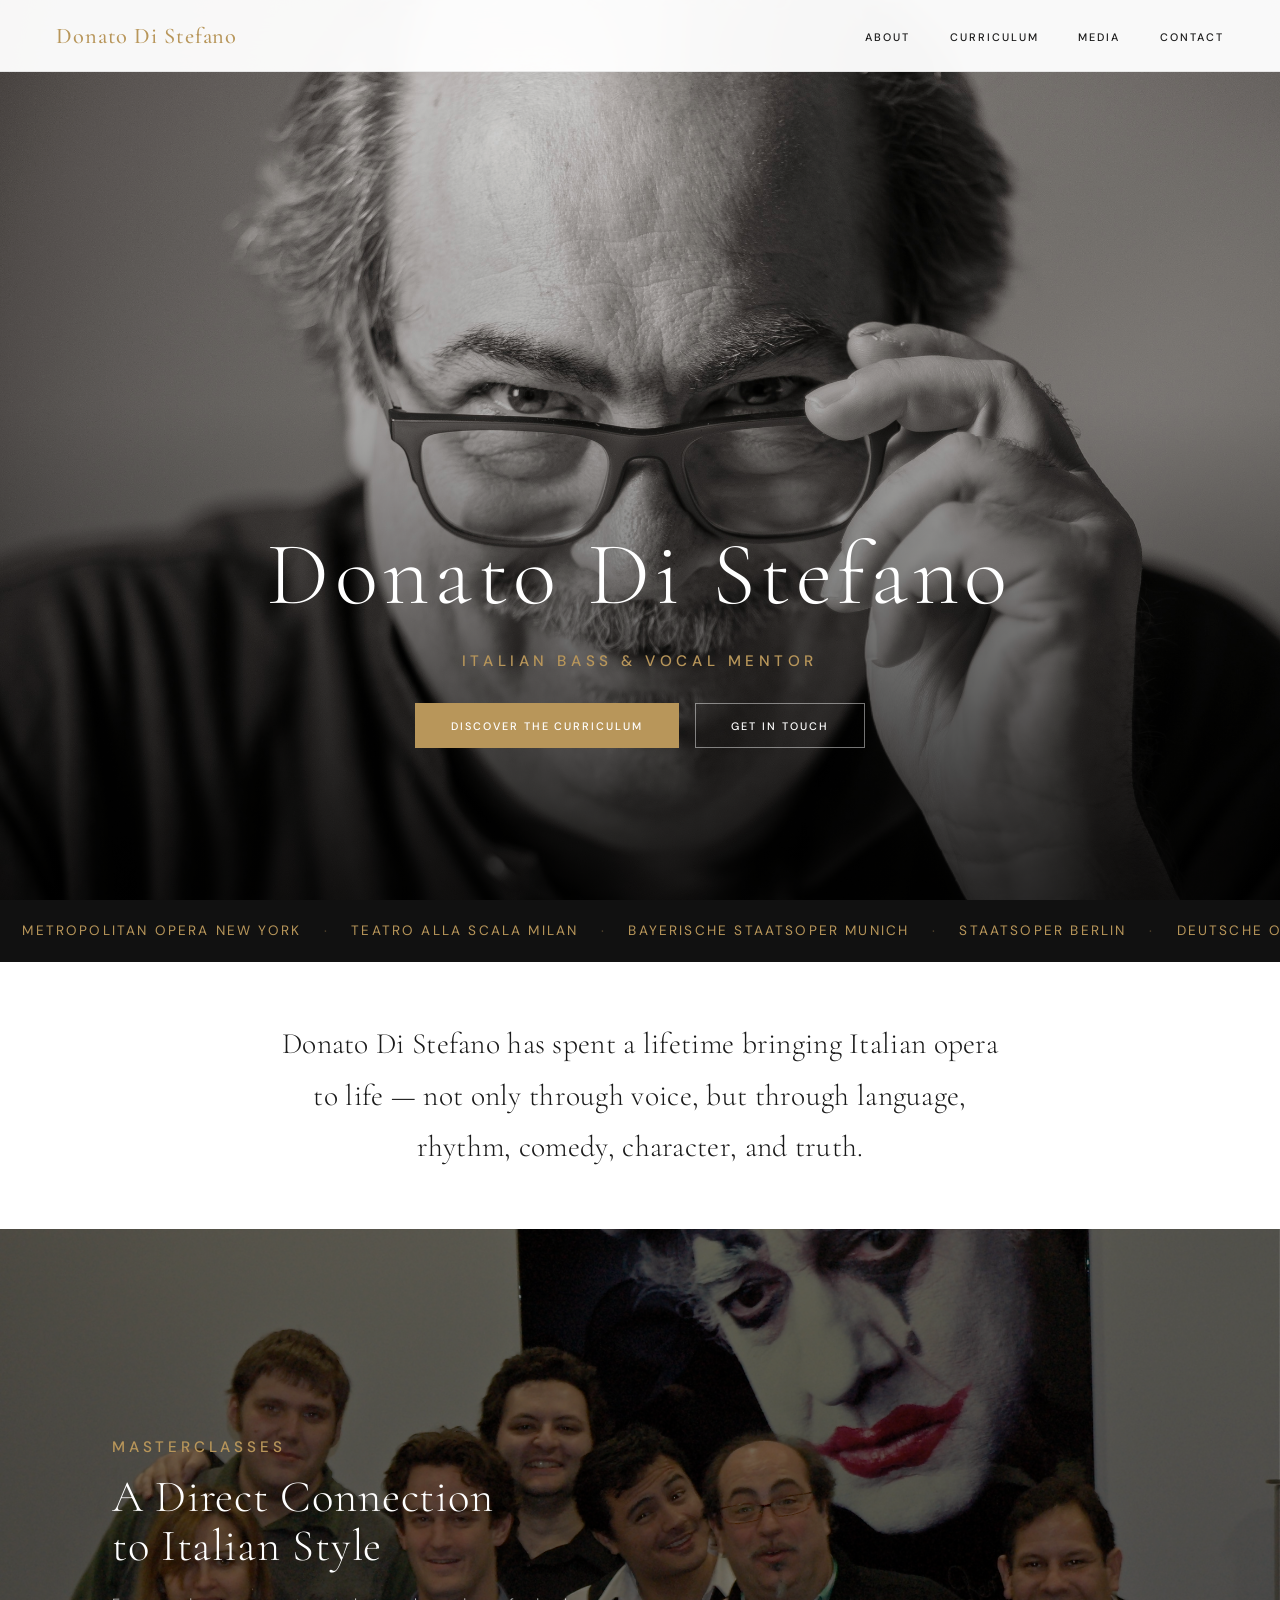
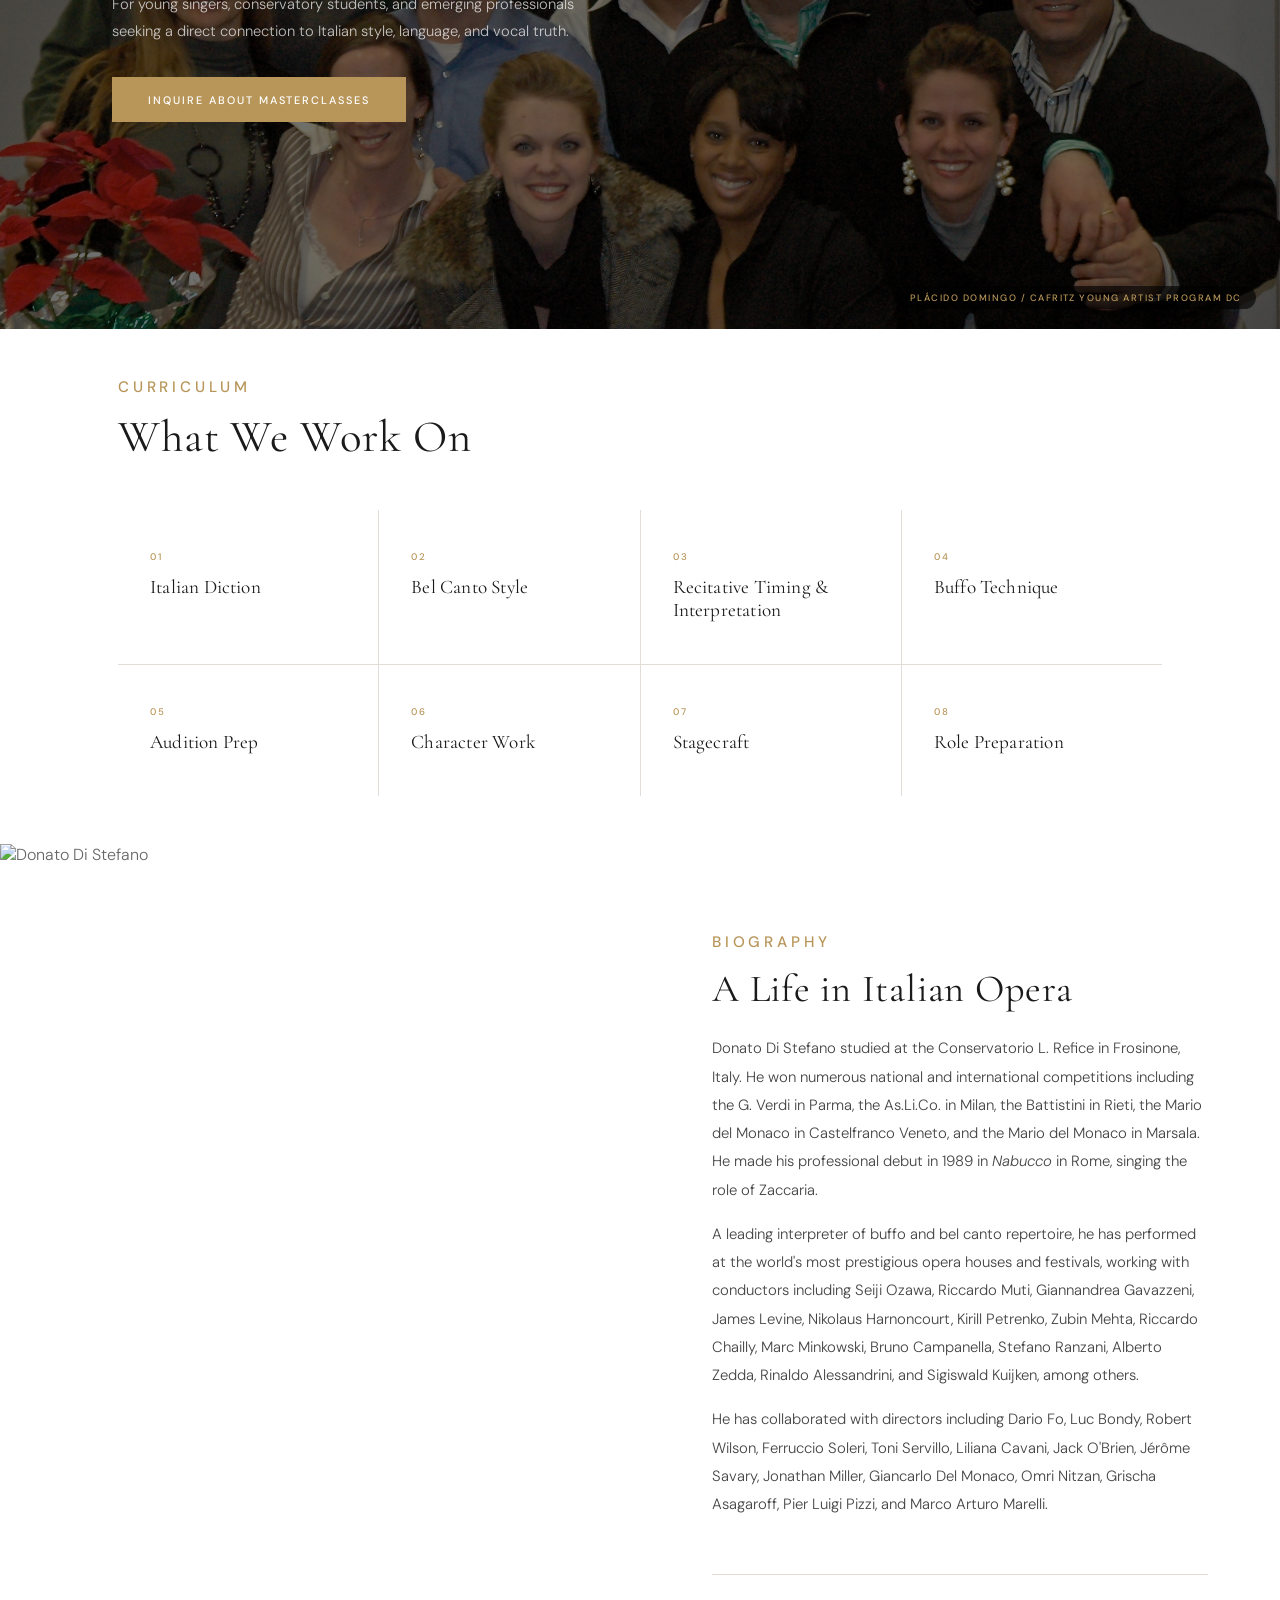
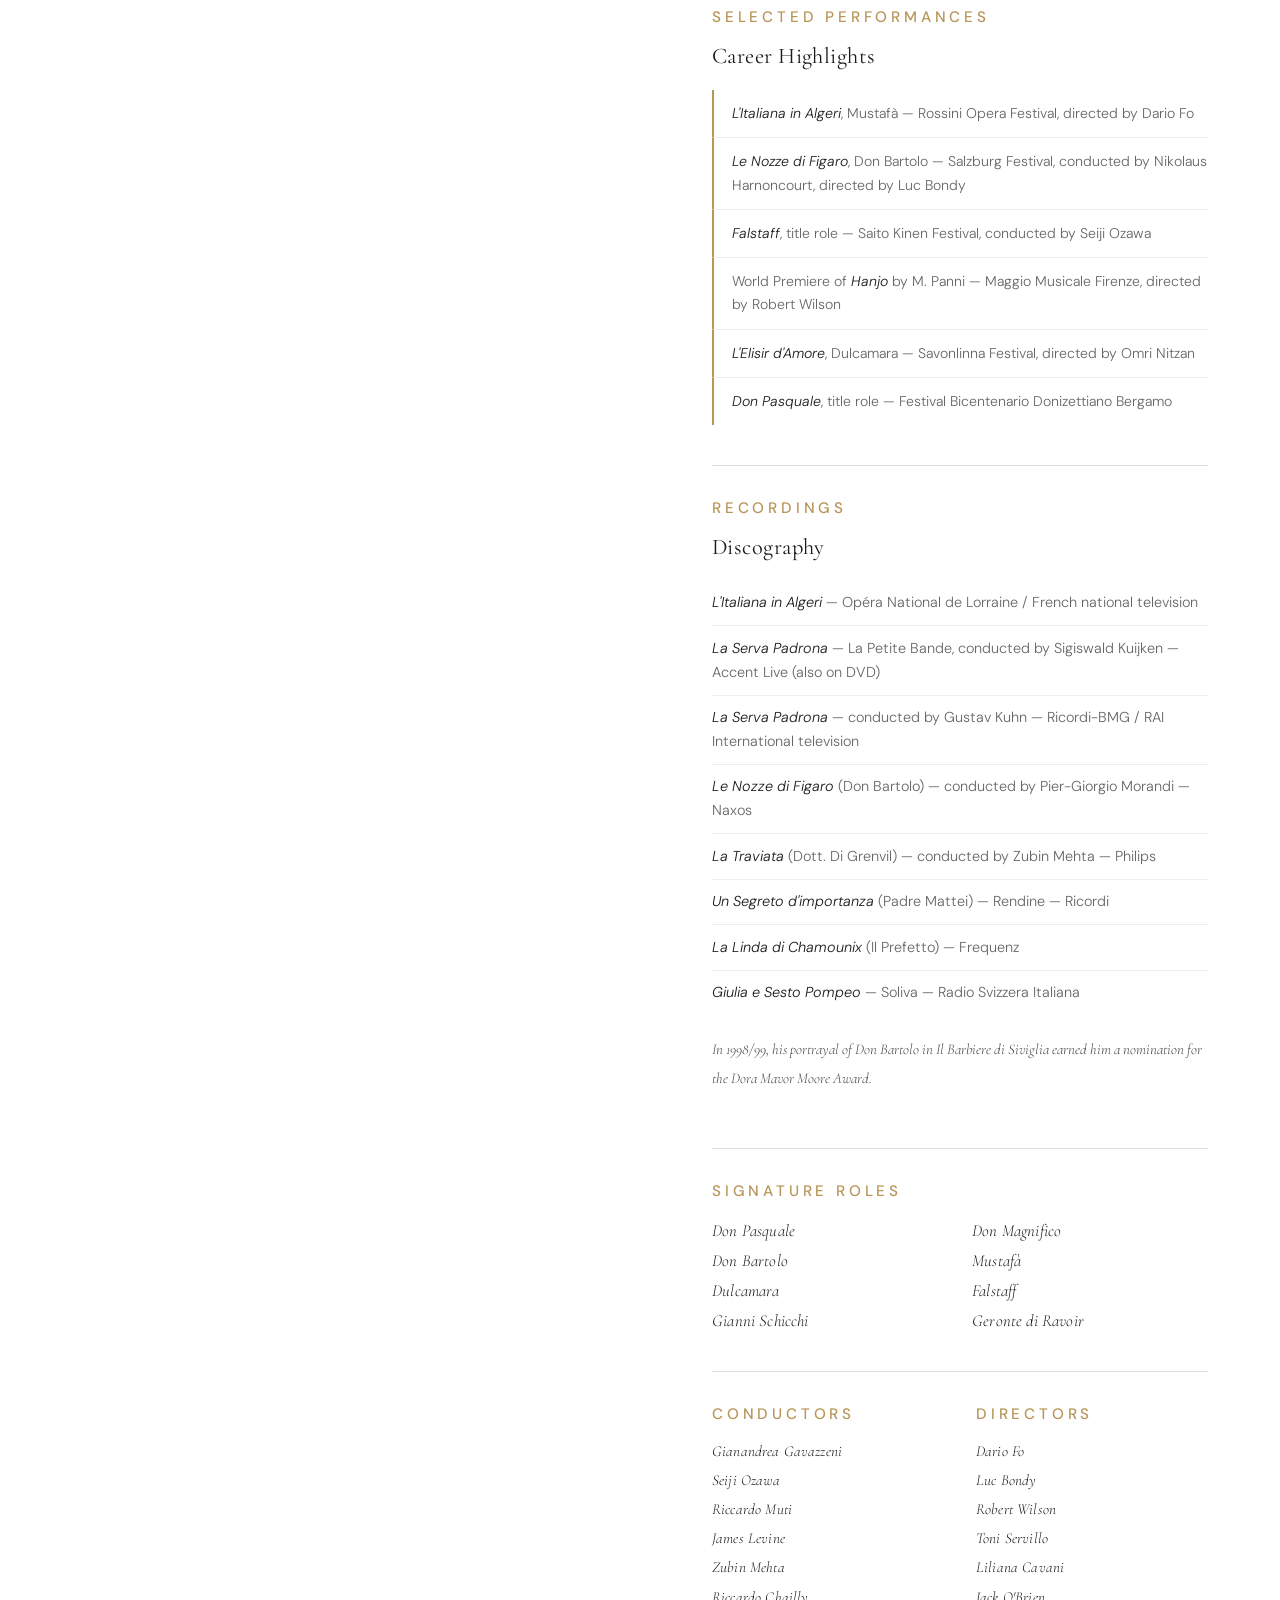
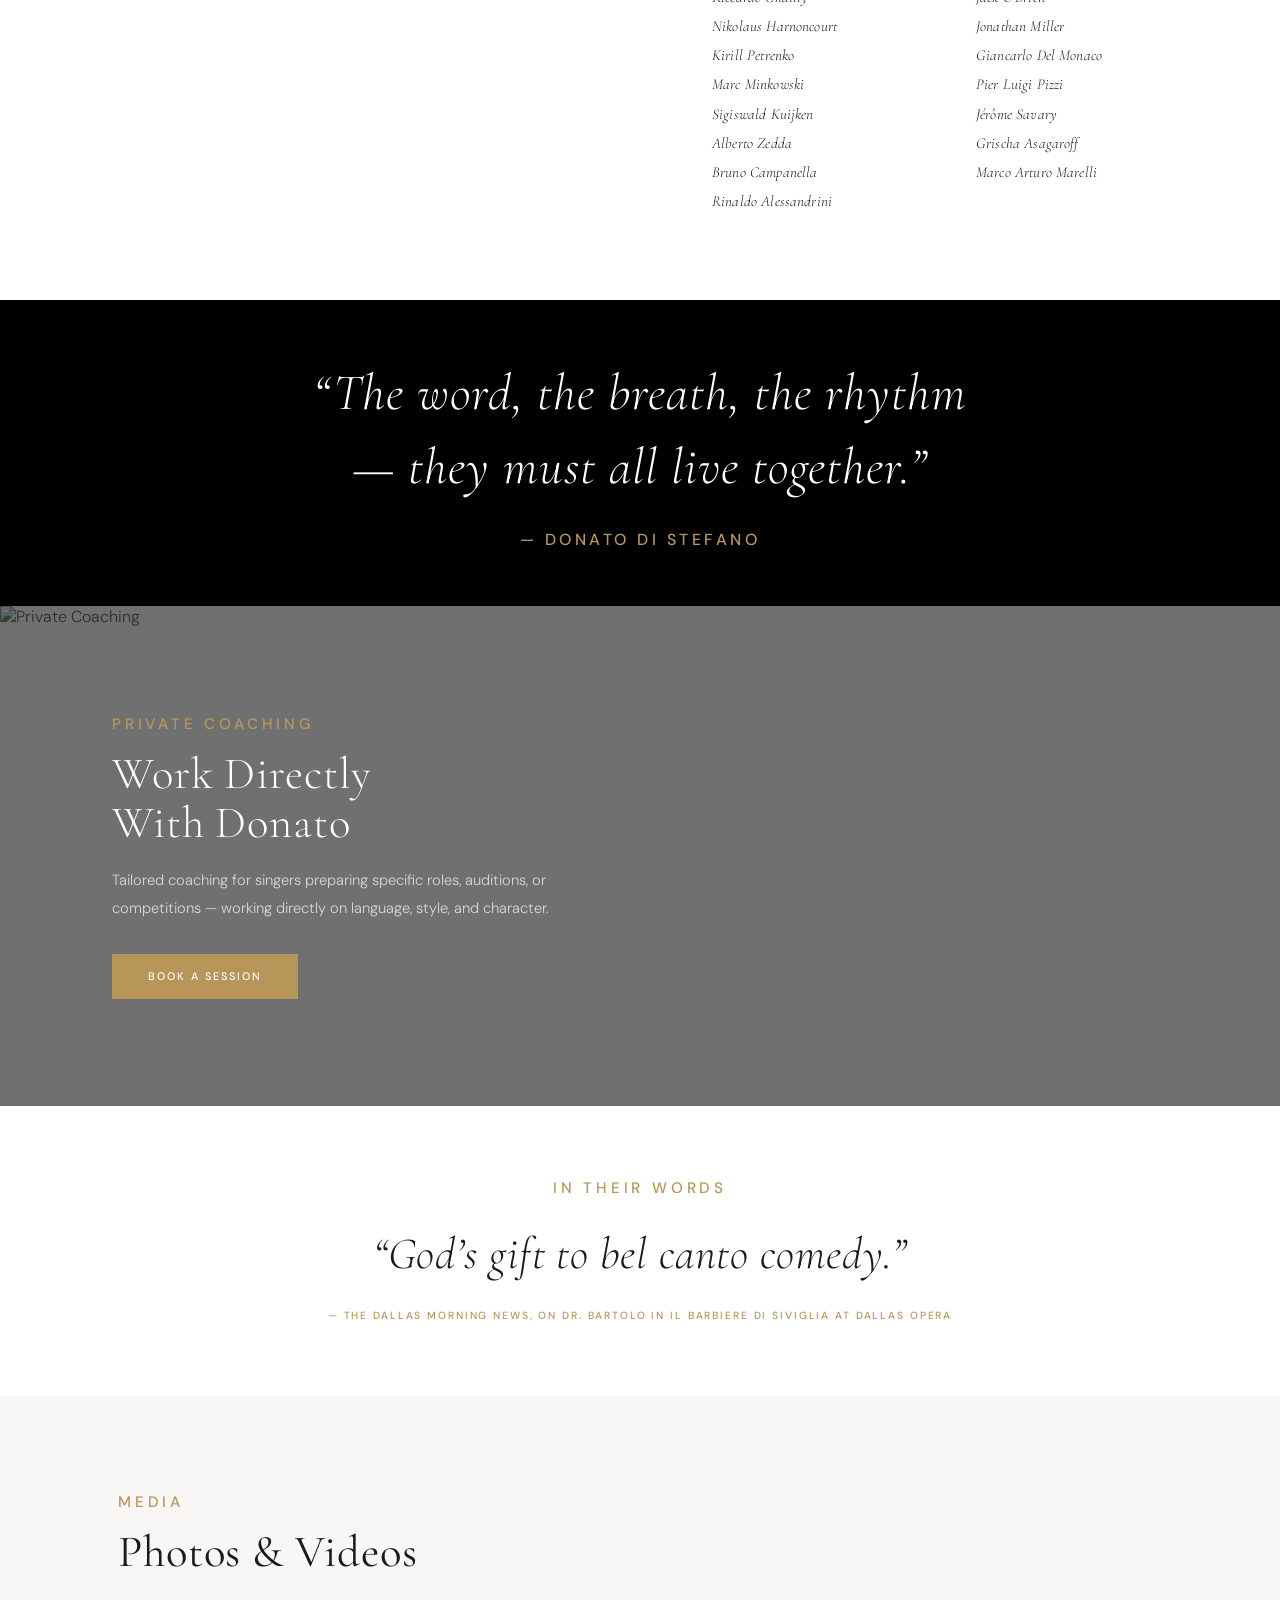
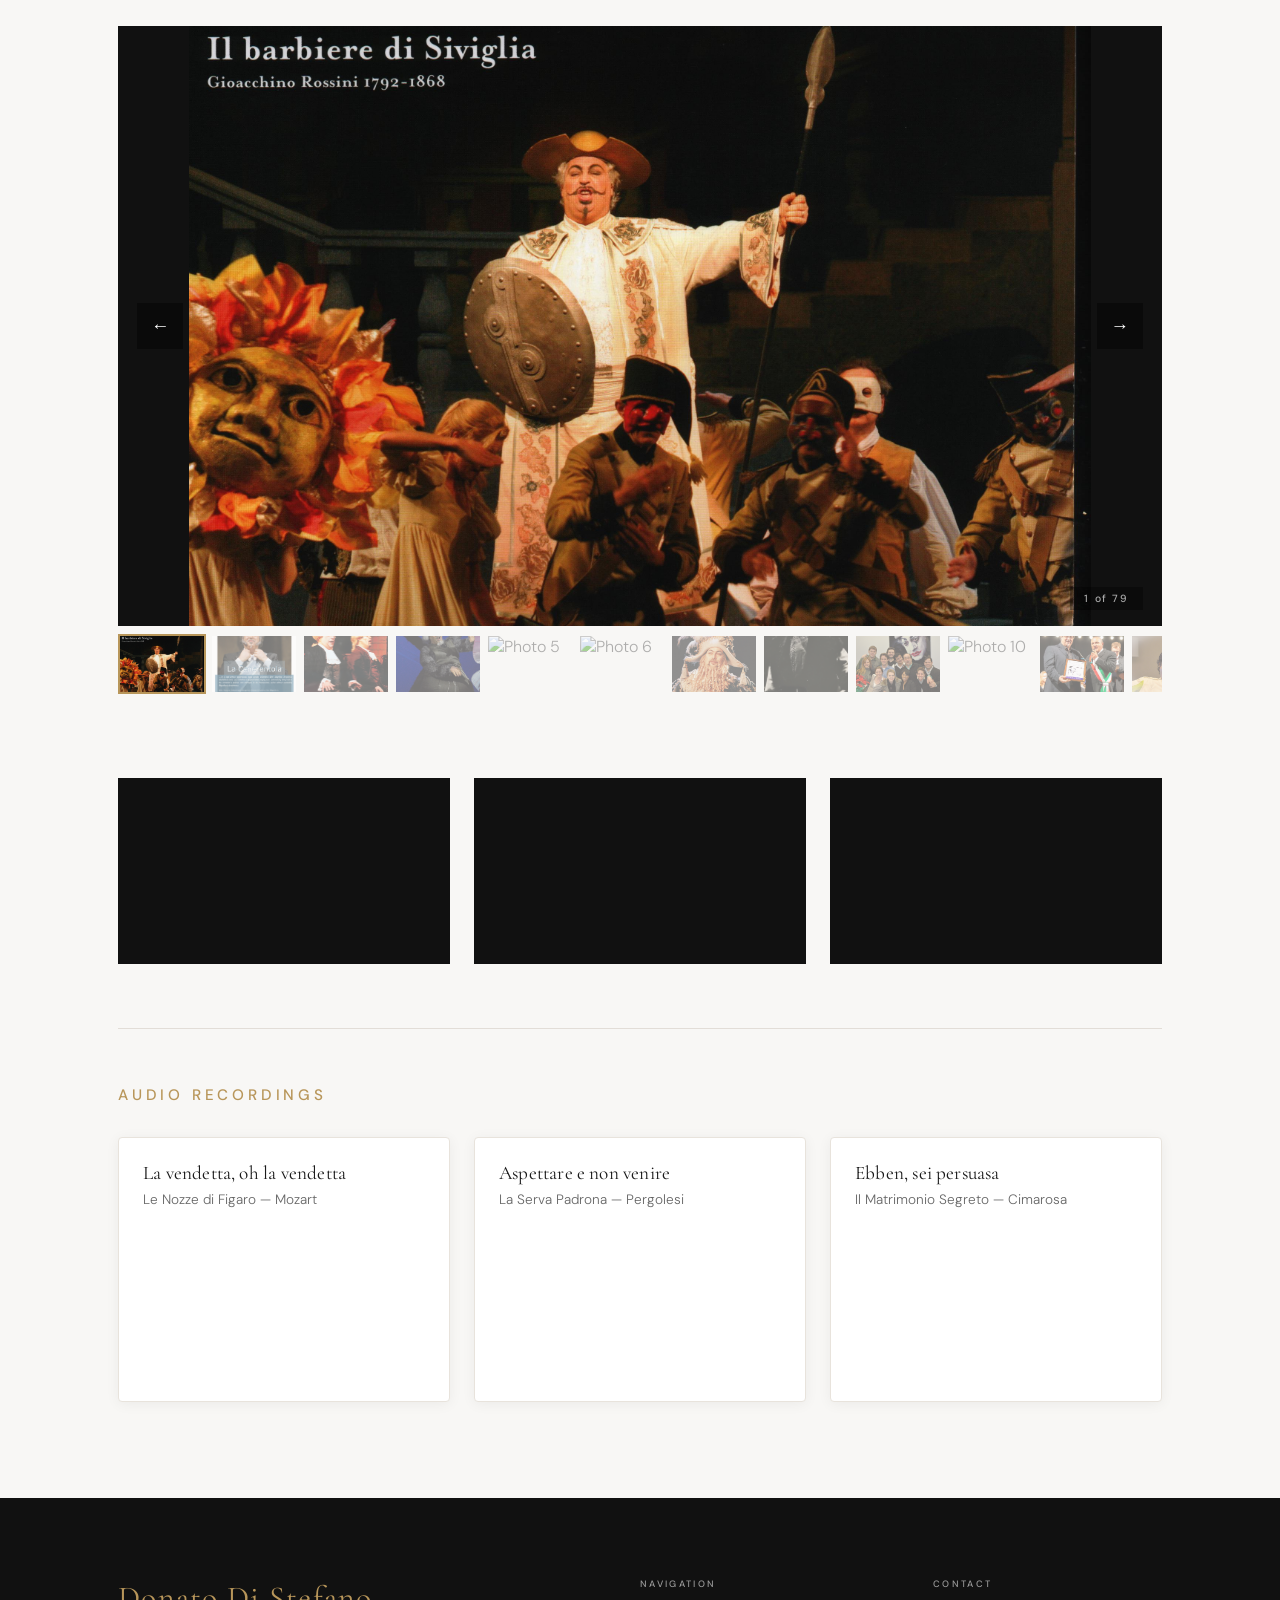
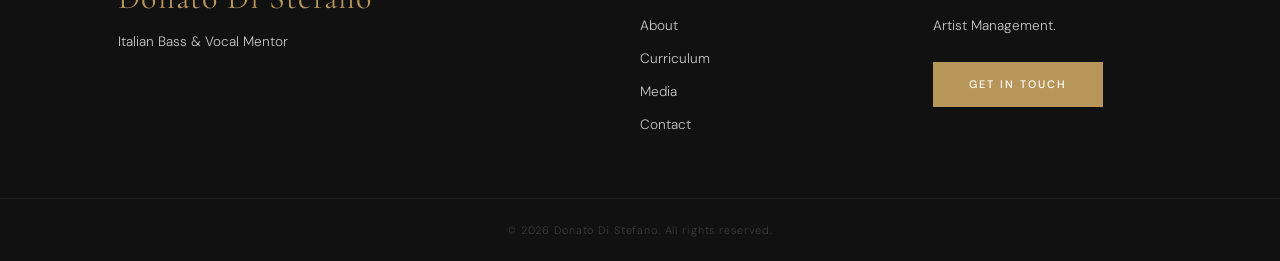
==== commit fb0131ea: "Fix footer subtitle scoping - show on main pages, blank on contact page" ====
--- a/index.html
+++ b/index.html
@@ -380,6 +380,7 @@
     </div>
     <div class="footer-col">
       <h4>Contact</h4>
+      <p>Artist Management.</p>
       <a href="contact.html" class="btn btn-gold" style="margin-top:1.5rem; display:inline-block">Get in Touch</a>
     </div>
   </div>
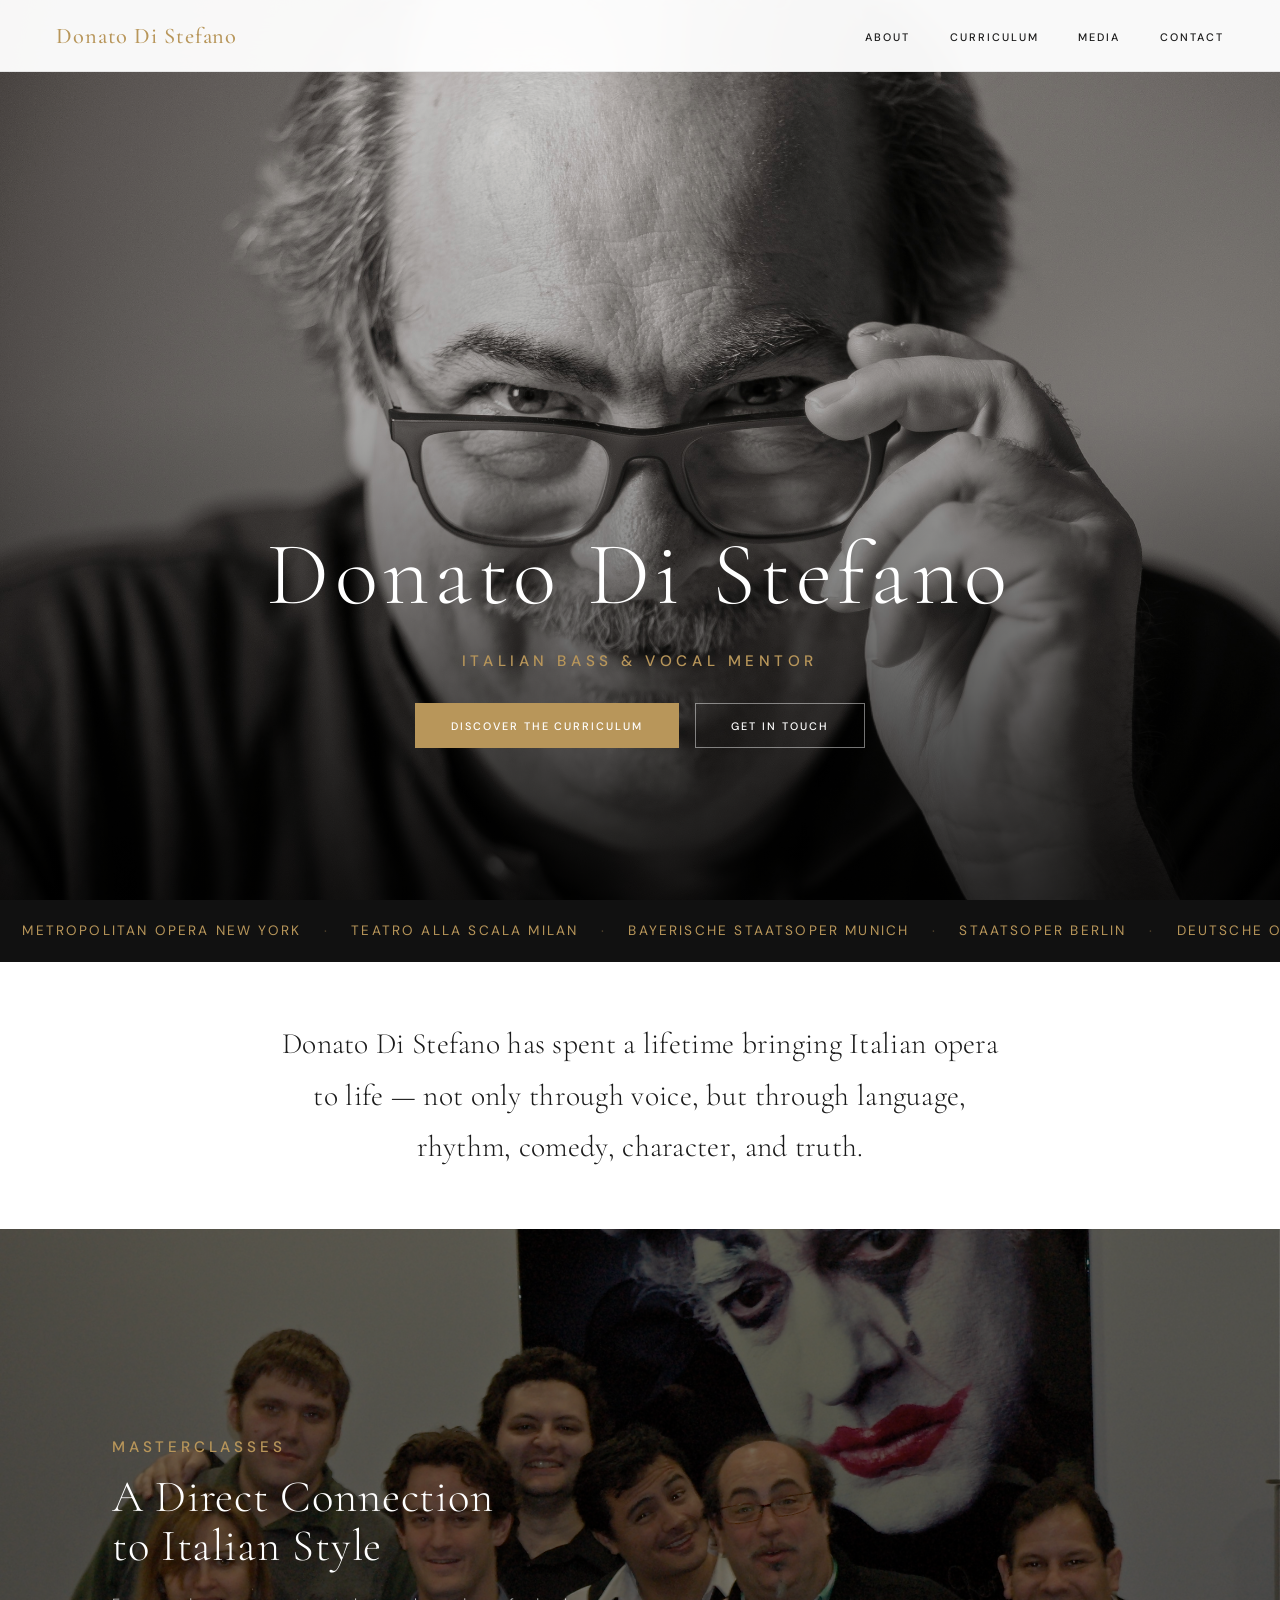
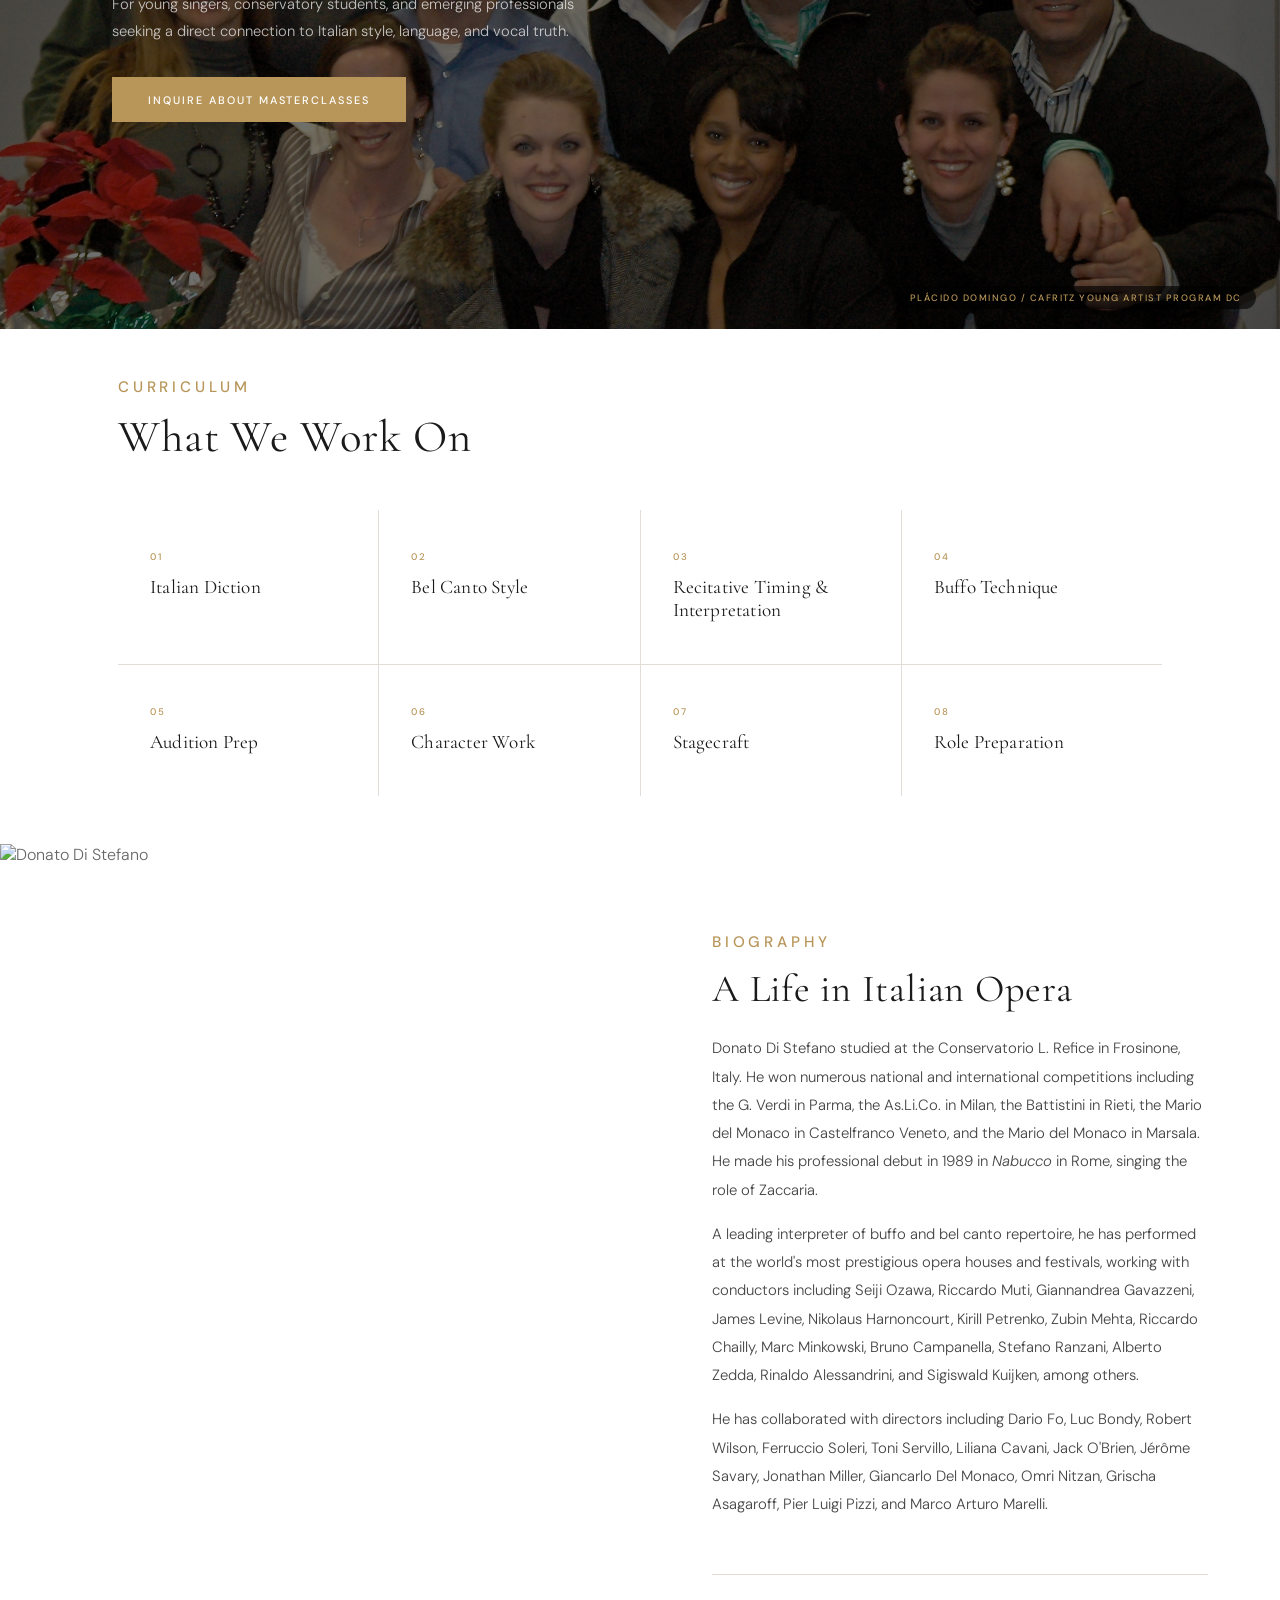
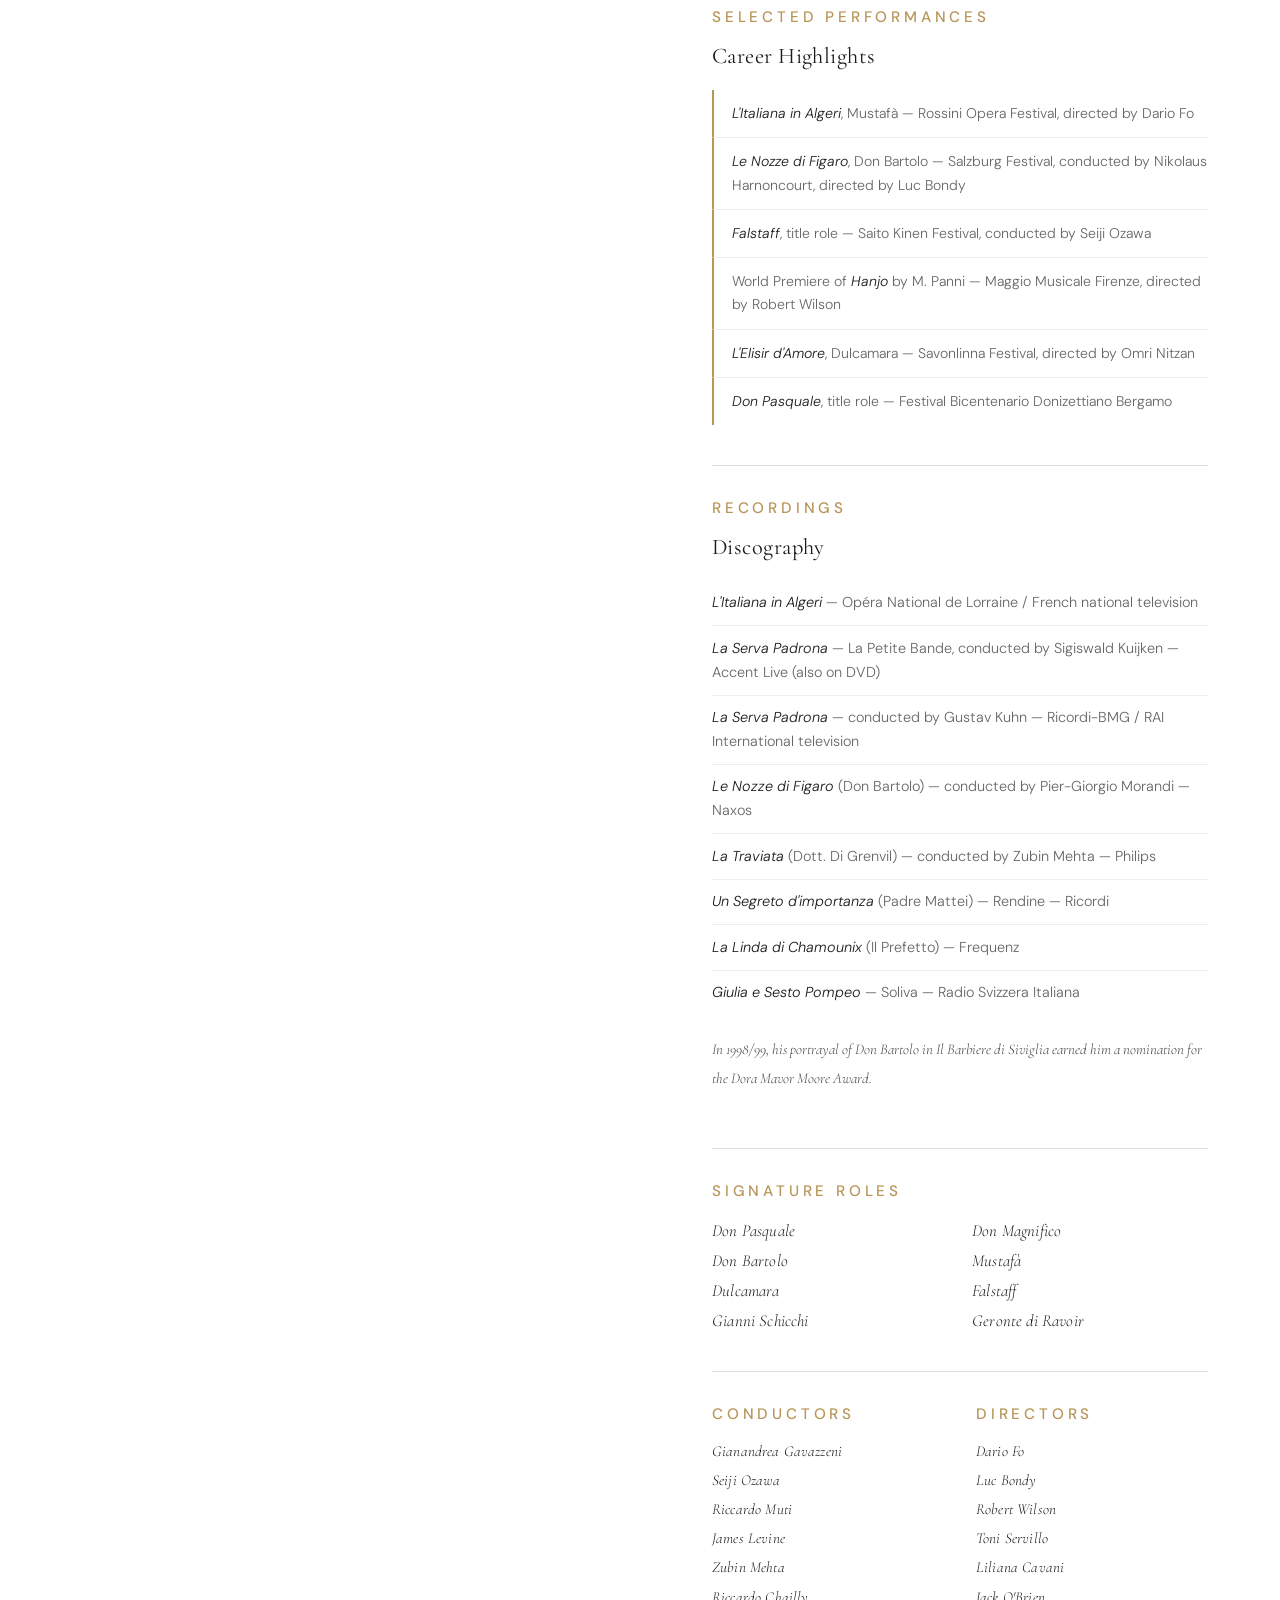
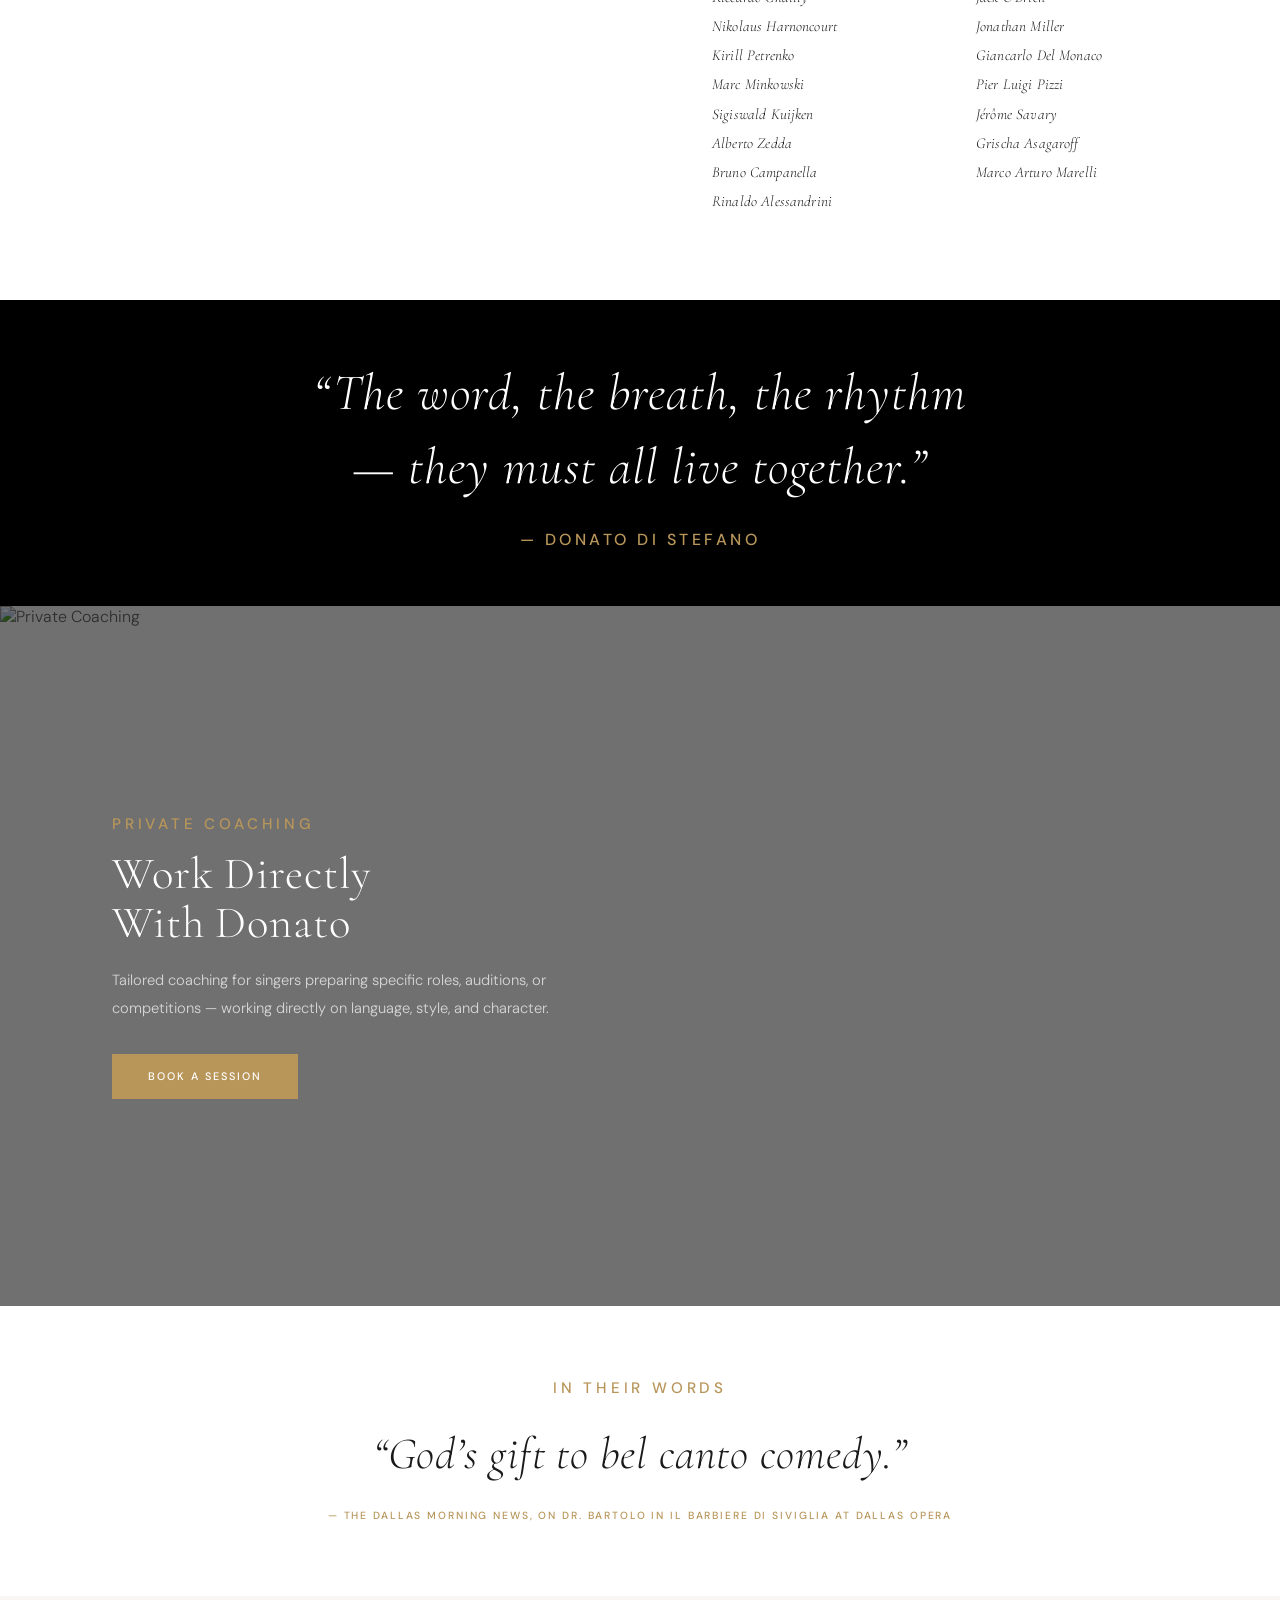
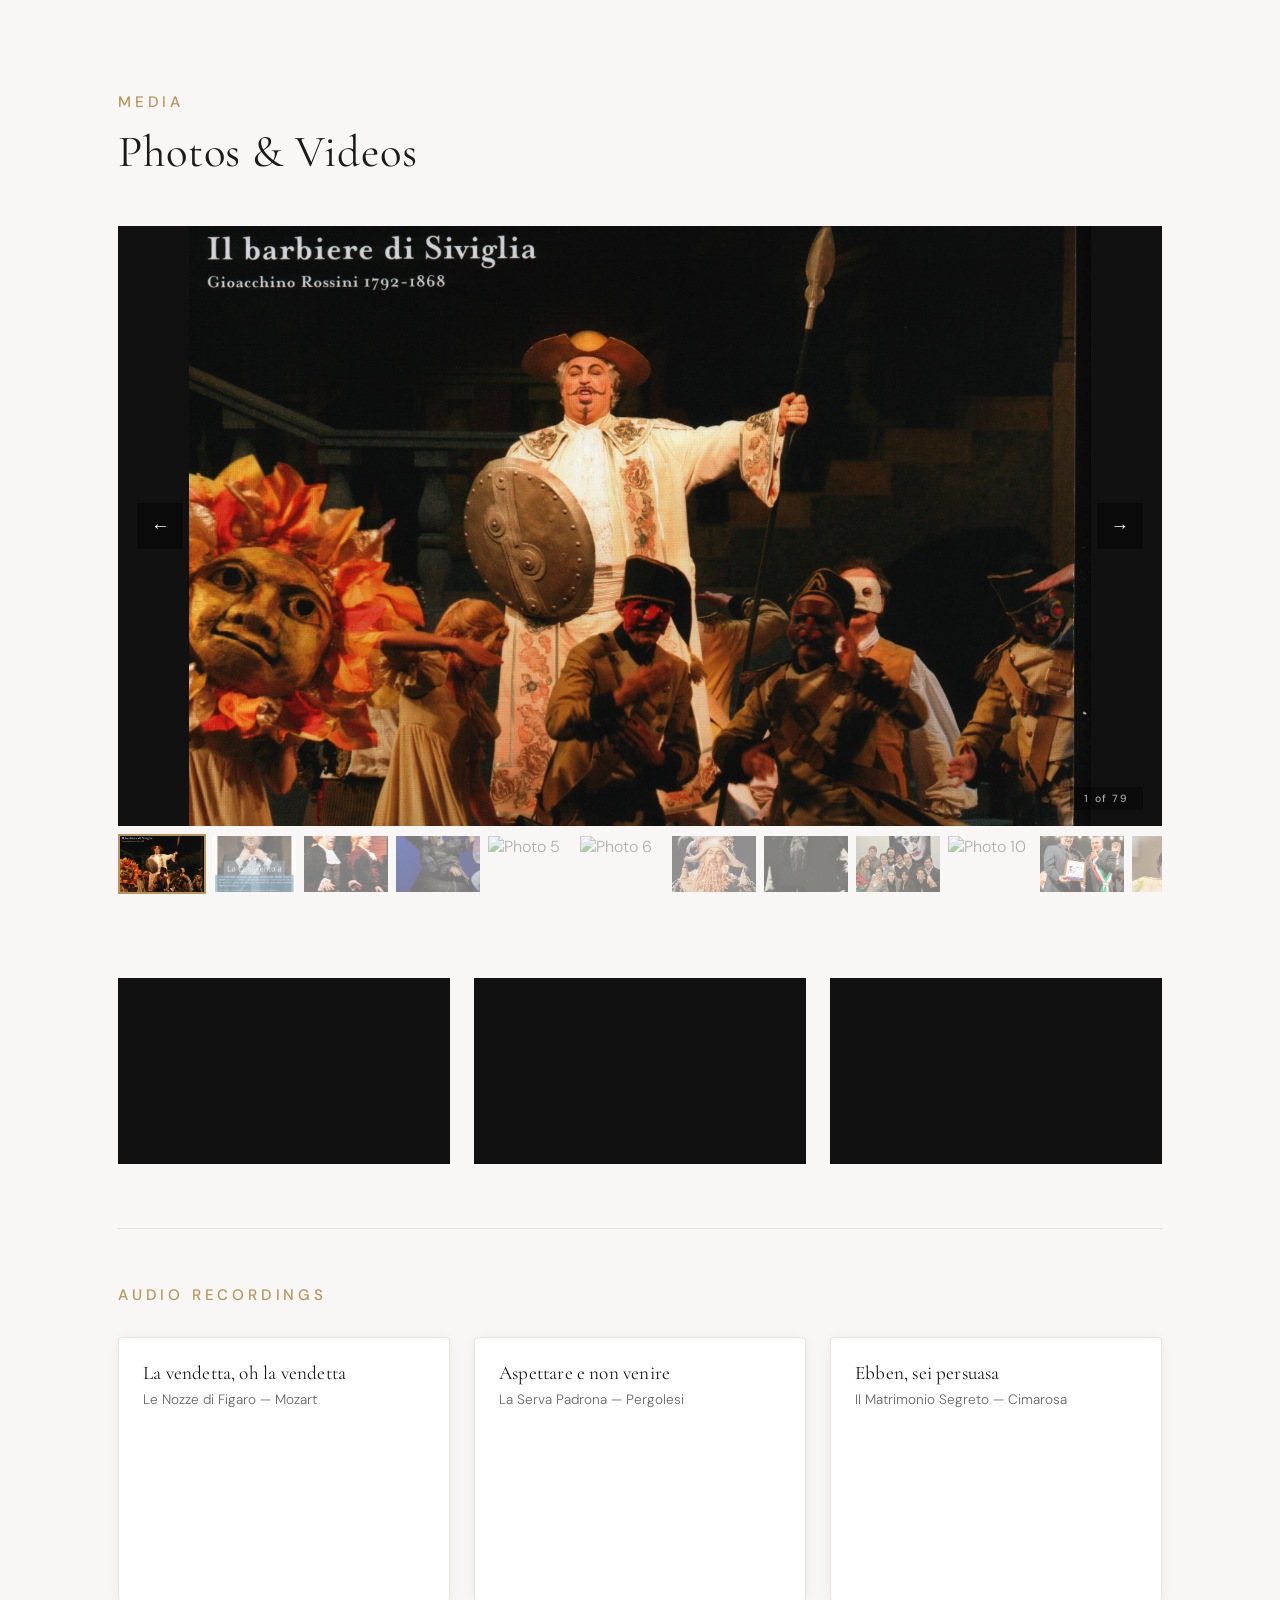
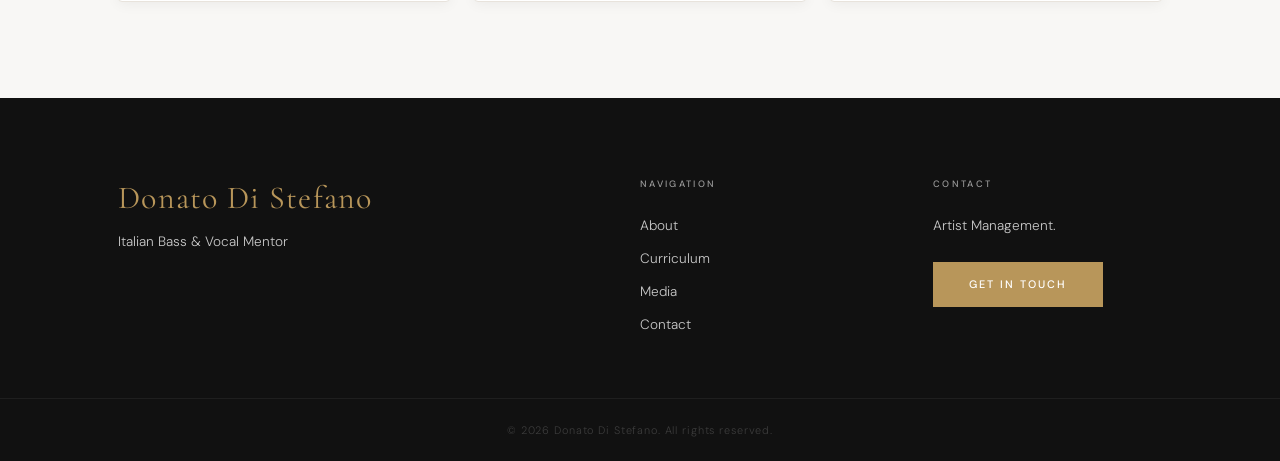
==== commit f5136a00: "Fix private coaching photo sizing and positioning to show fuller composition" ====
--- a/index.html
+++ b/index.html
@@ -262,9 +262,9 @@
 
 <!-- ═══ 9. COACHING SECTION ═══ -->
 <section>
-  <div style="position:relative; height:500px; overflow:hidden">
+  <div style="position:relative; height:700px; overflow:hidden">
     <img src="images/photo-46.jpg" alt="Private Coaching"
-         style="position:absolute; inset:0; width:100%; height:100%; object-fit:cover; object-position:center 5%">
+         style="position:absolute; inset:0; width:100%; height:100%; object-fit:cover; object-position:center center">
     <div style="position:absolute; inset:0; background:rgba(0,0,0,0.56)"></div>
     <div style="position:absolute; inset:0; display:flex; align-items:center; justify-content:flex-start; padding:3rem 7rem">
       <div class="photo-text-block">
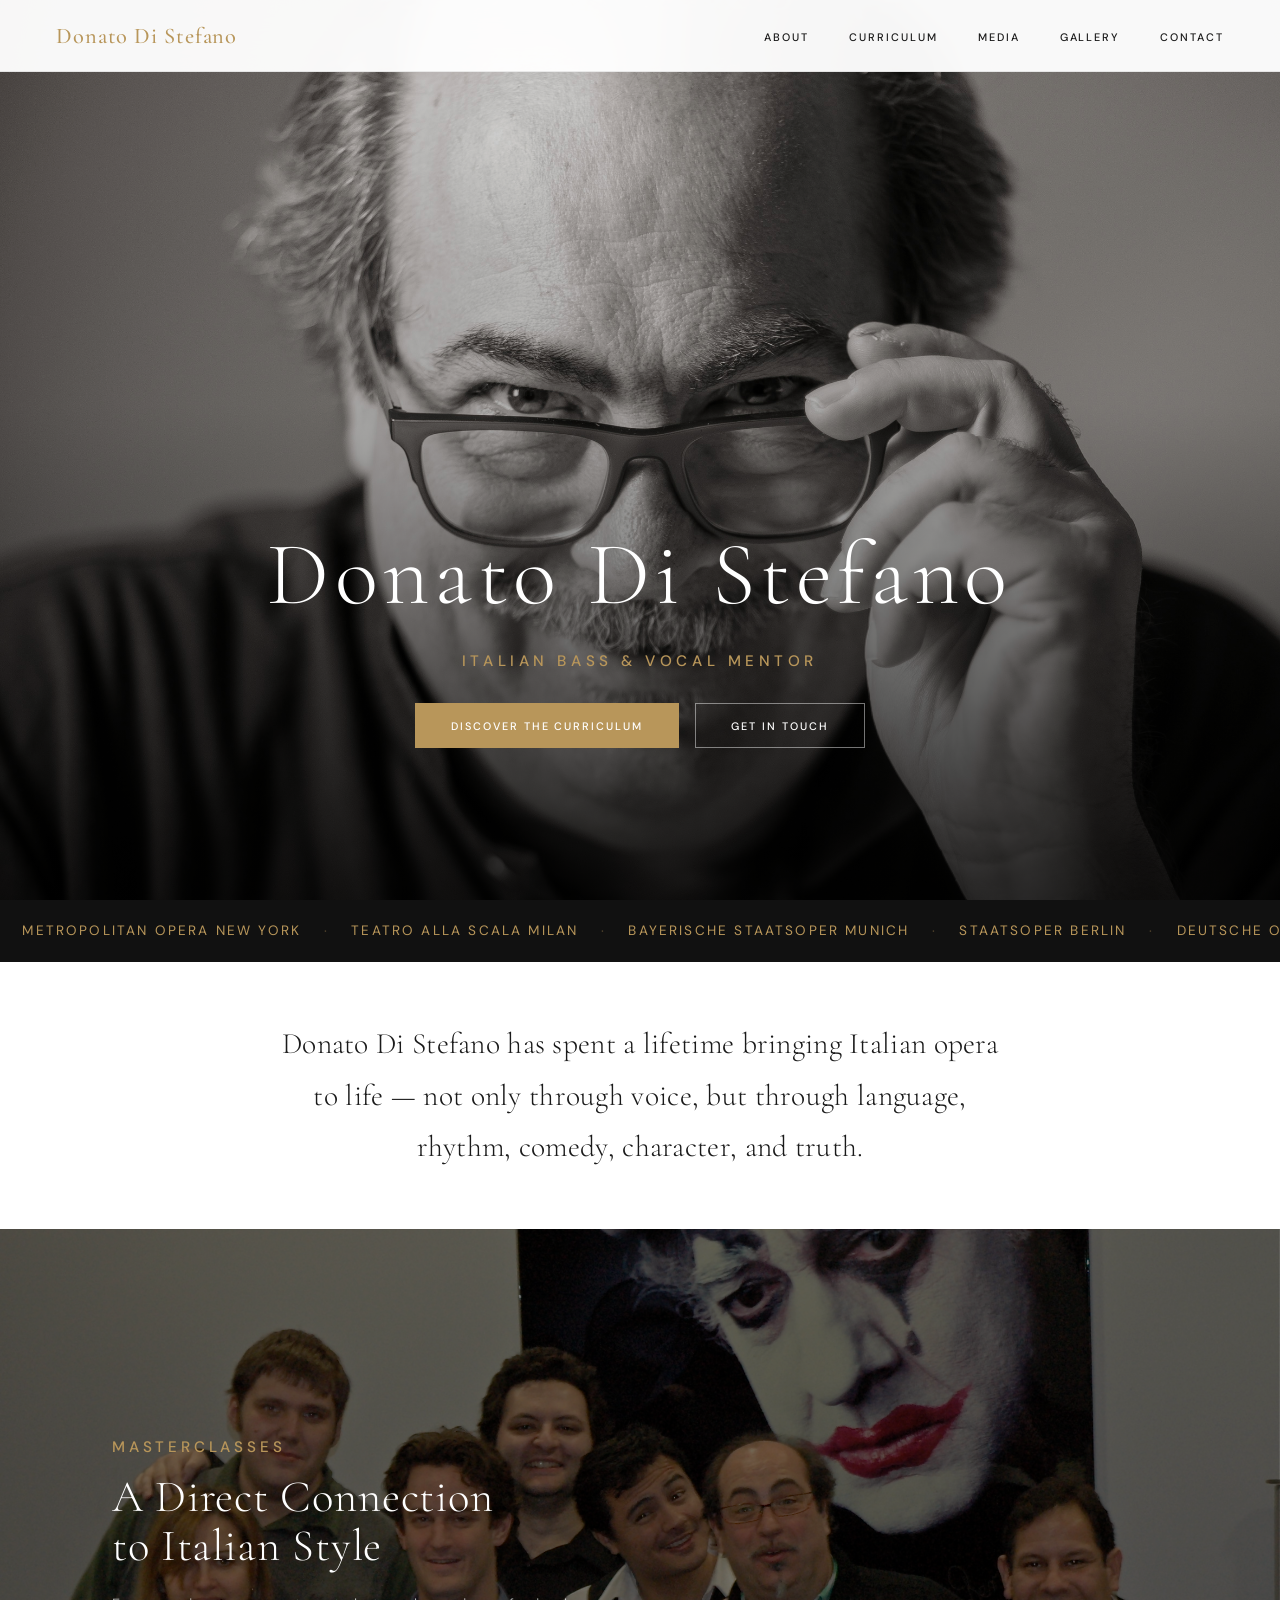
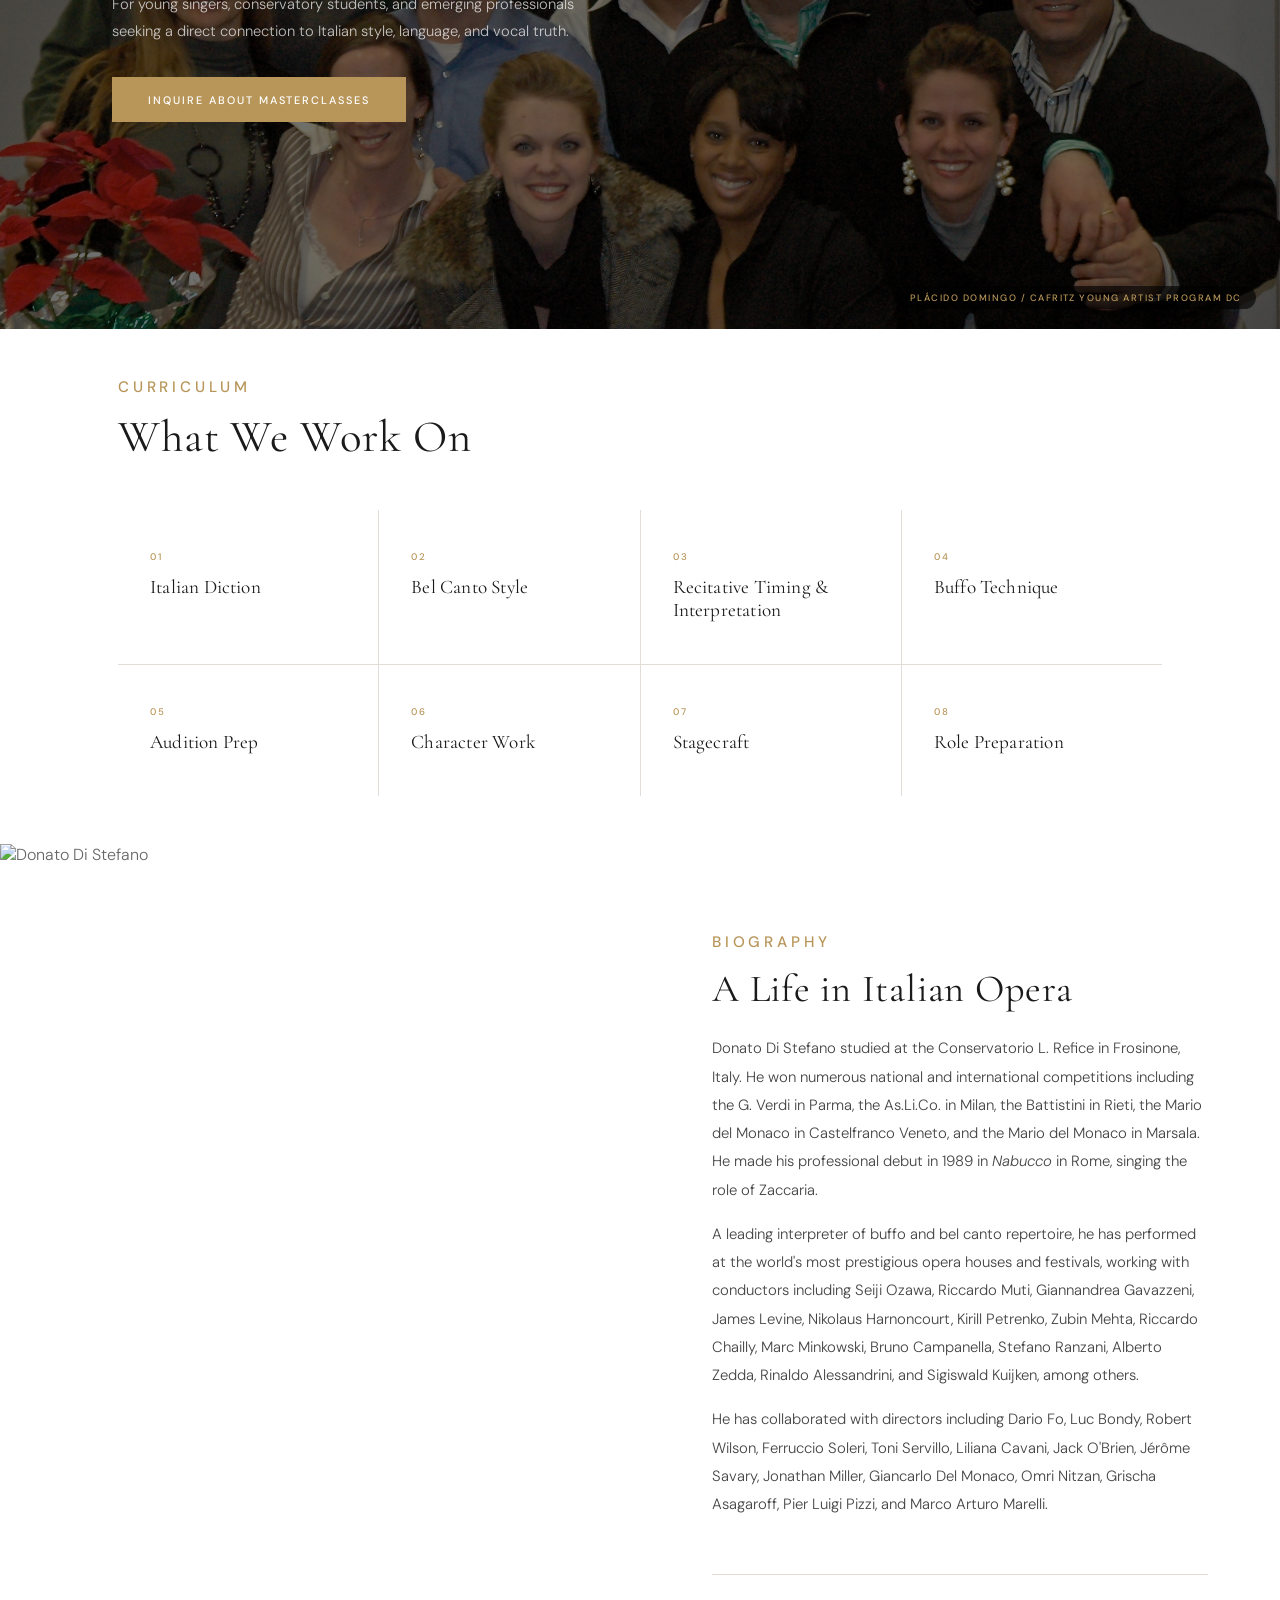
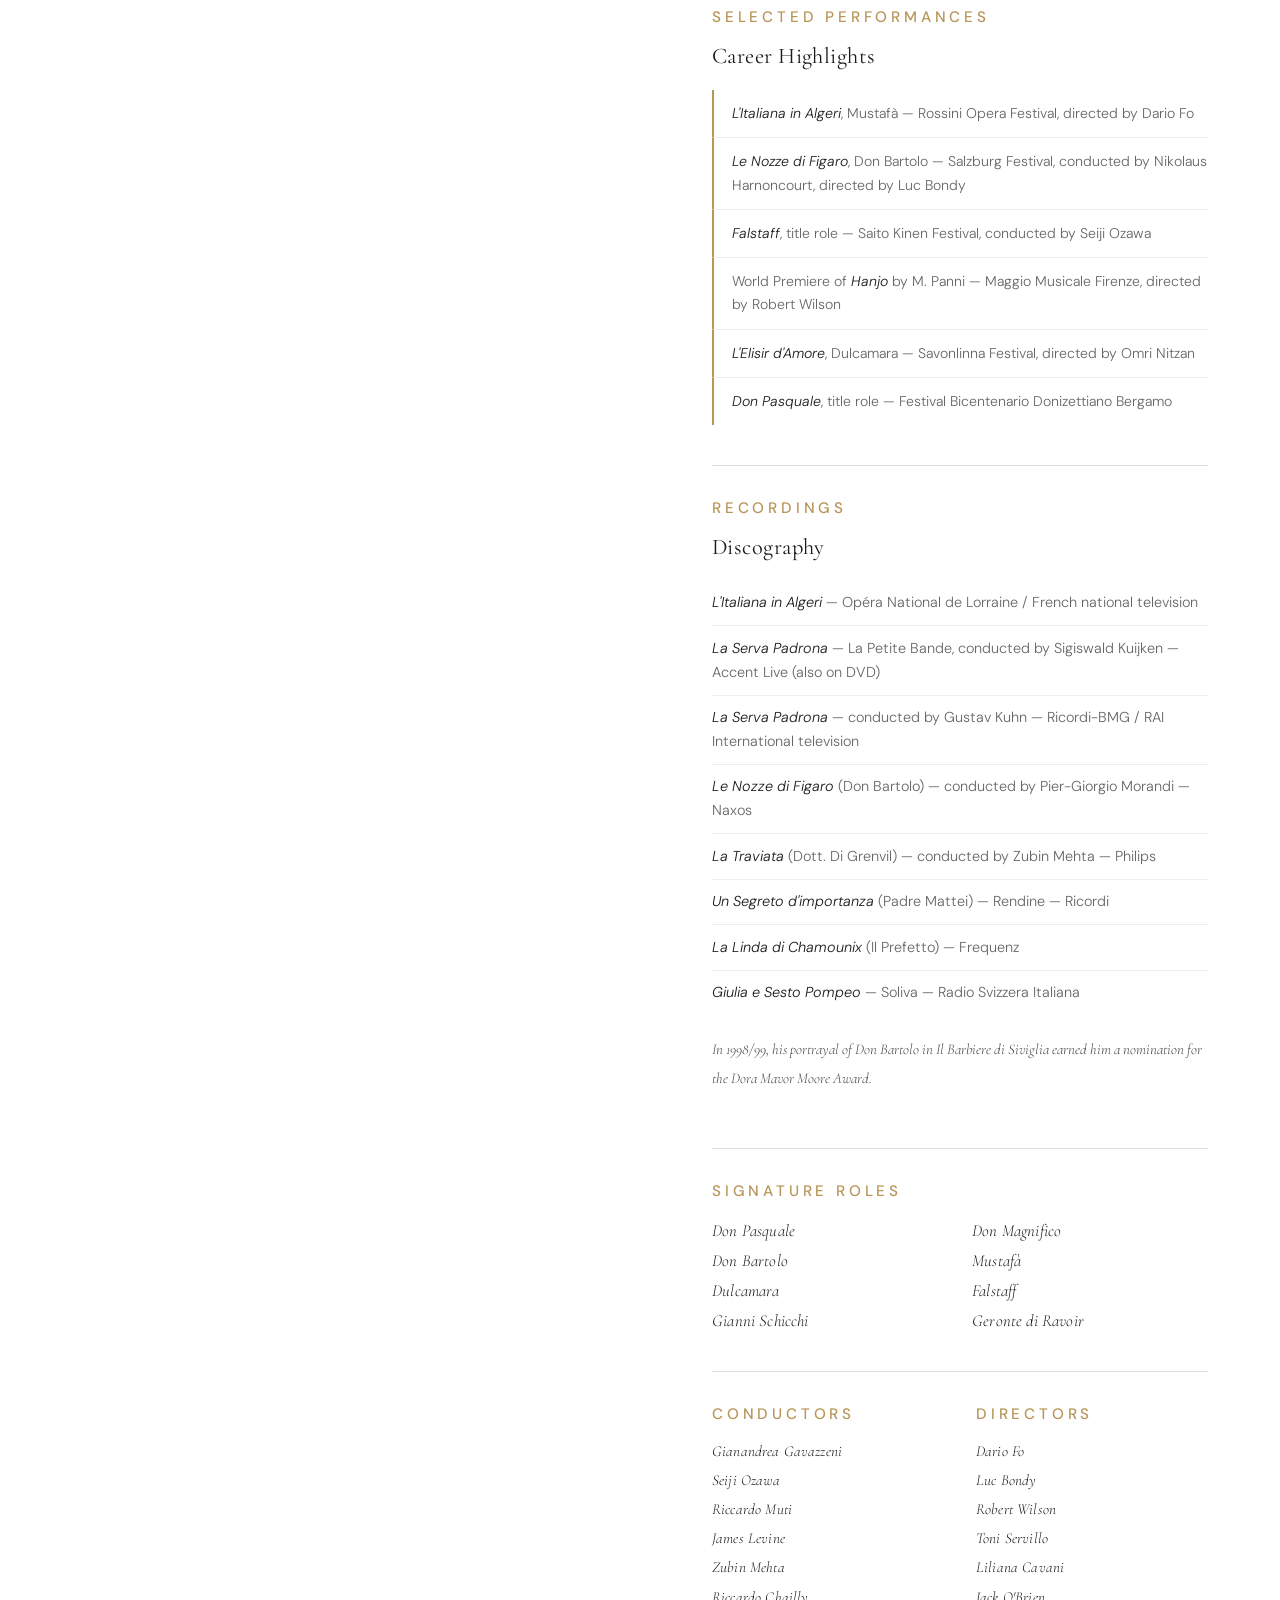
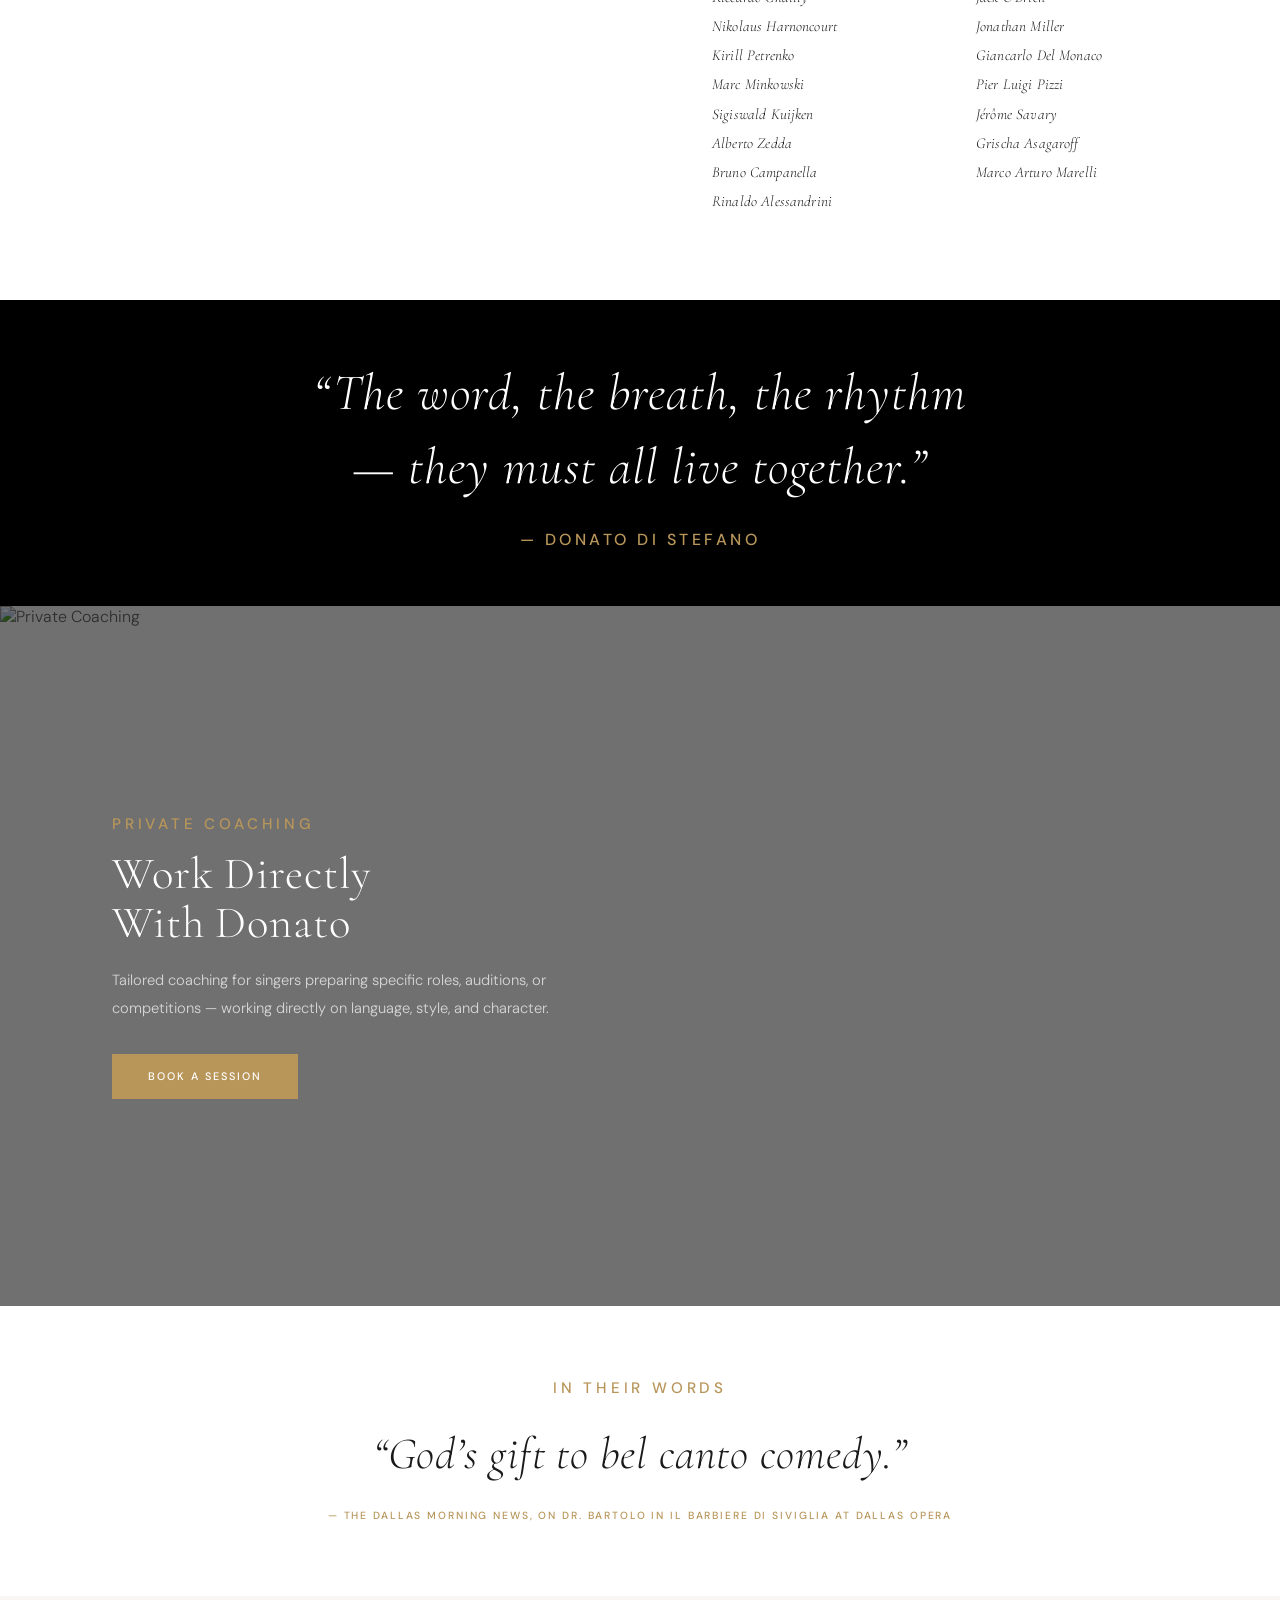
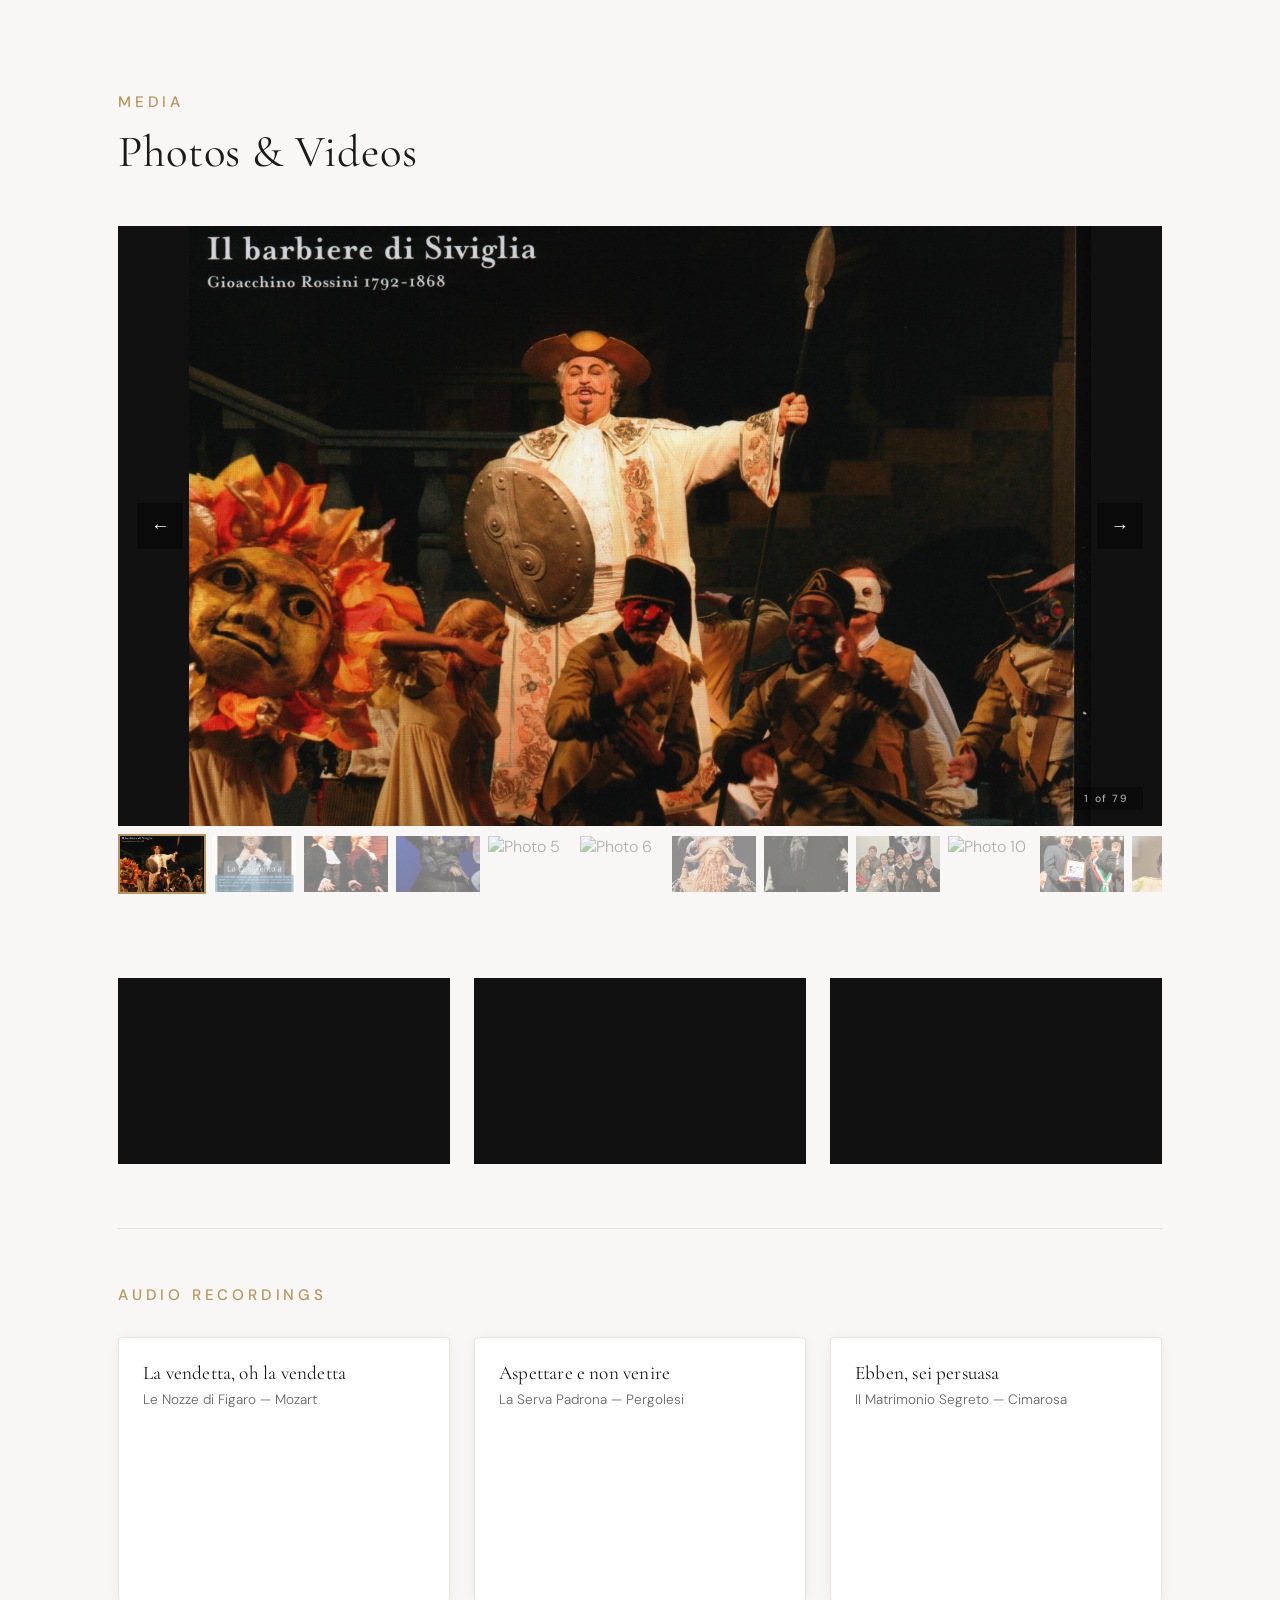
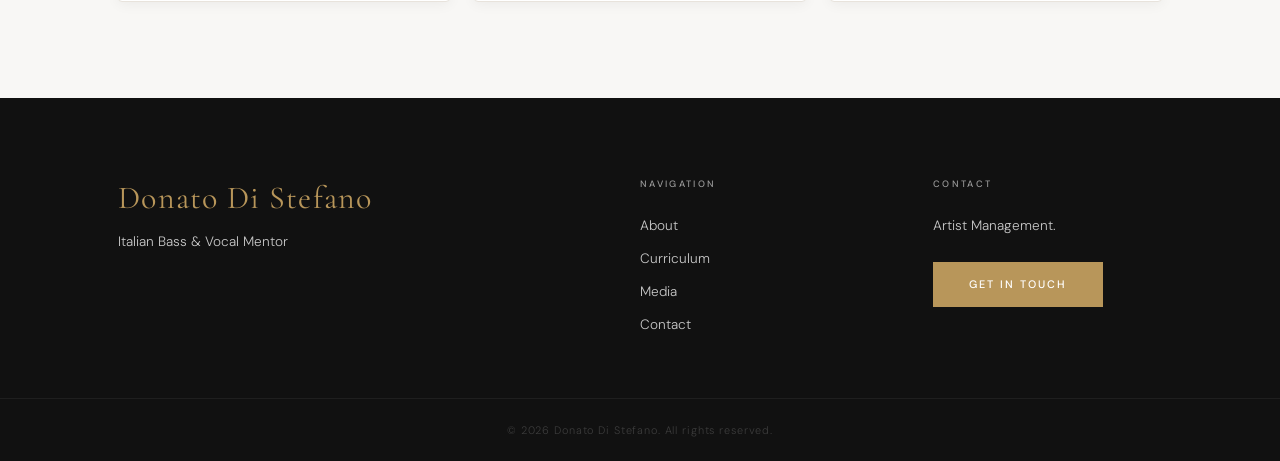
==== commit 1ed52b5a: "Add new Gallery page with Amici and Masterclass carousels" ====
--- a/index.html
+++ b/index.html
@@ -19,6 +19,7 @@
     <li><a href="#about">About</a></li>
     <li><a href="#curriculum">Curriculum</a></li>
     <li><a href="#media">Media</a></li>
+    <li><a href="gallery.html">Gallery</a></li>
     <li><a href="contact.html">Contact</a></li>
   </ul>
 </nav>
--- a/styles.css
+++ b/styles.css
@@ -1012,6 +1012,30 @@
   .management-agents { flex-direction: column; gap: 2rem; align-items: center; }
 }
 
+/* ─── GALLERY PAGE ─── */
+.gallery-page-section {
+  padding: 4rem 3rem 5rem;
+  background: var(--white);
+}
+.gallery-page-section.first-gallery {
+  padding-top: calc(var(--nav-h) + 4rem);
+}
+.gallery-page-section + .gallery-page-section {
+  border-top: 1px solid #e2ddd7;
+}
+.gallery-page-section .gallery-wrapper {
+  margin-bottom: 1.25rem;
+}
+.gallery-caption {
+  font-family: var(--ff-serif);
+  font-style: italic;
+  font-size: 1rem;
+  font-weight: 300;
+  color: var(--grey);
+  letter-spacing: 0.03em;
+  margin-top: 0.25rem;
+}
+
 /* ─── ARTIST MANAGEMENT PAGE ─── */
 .management-section {
   display: flex;
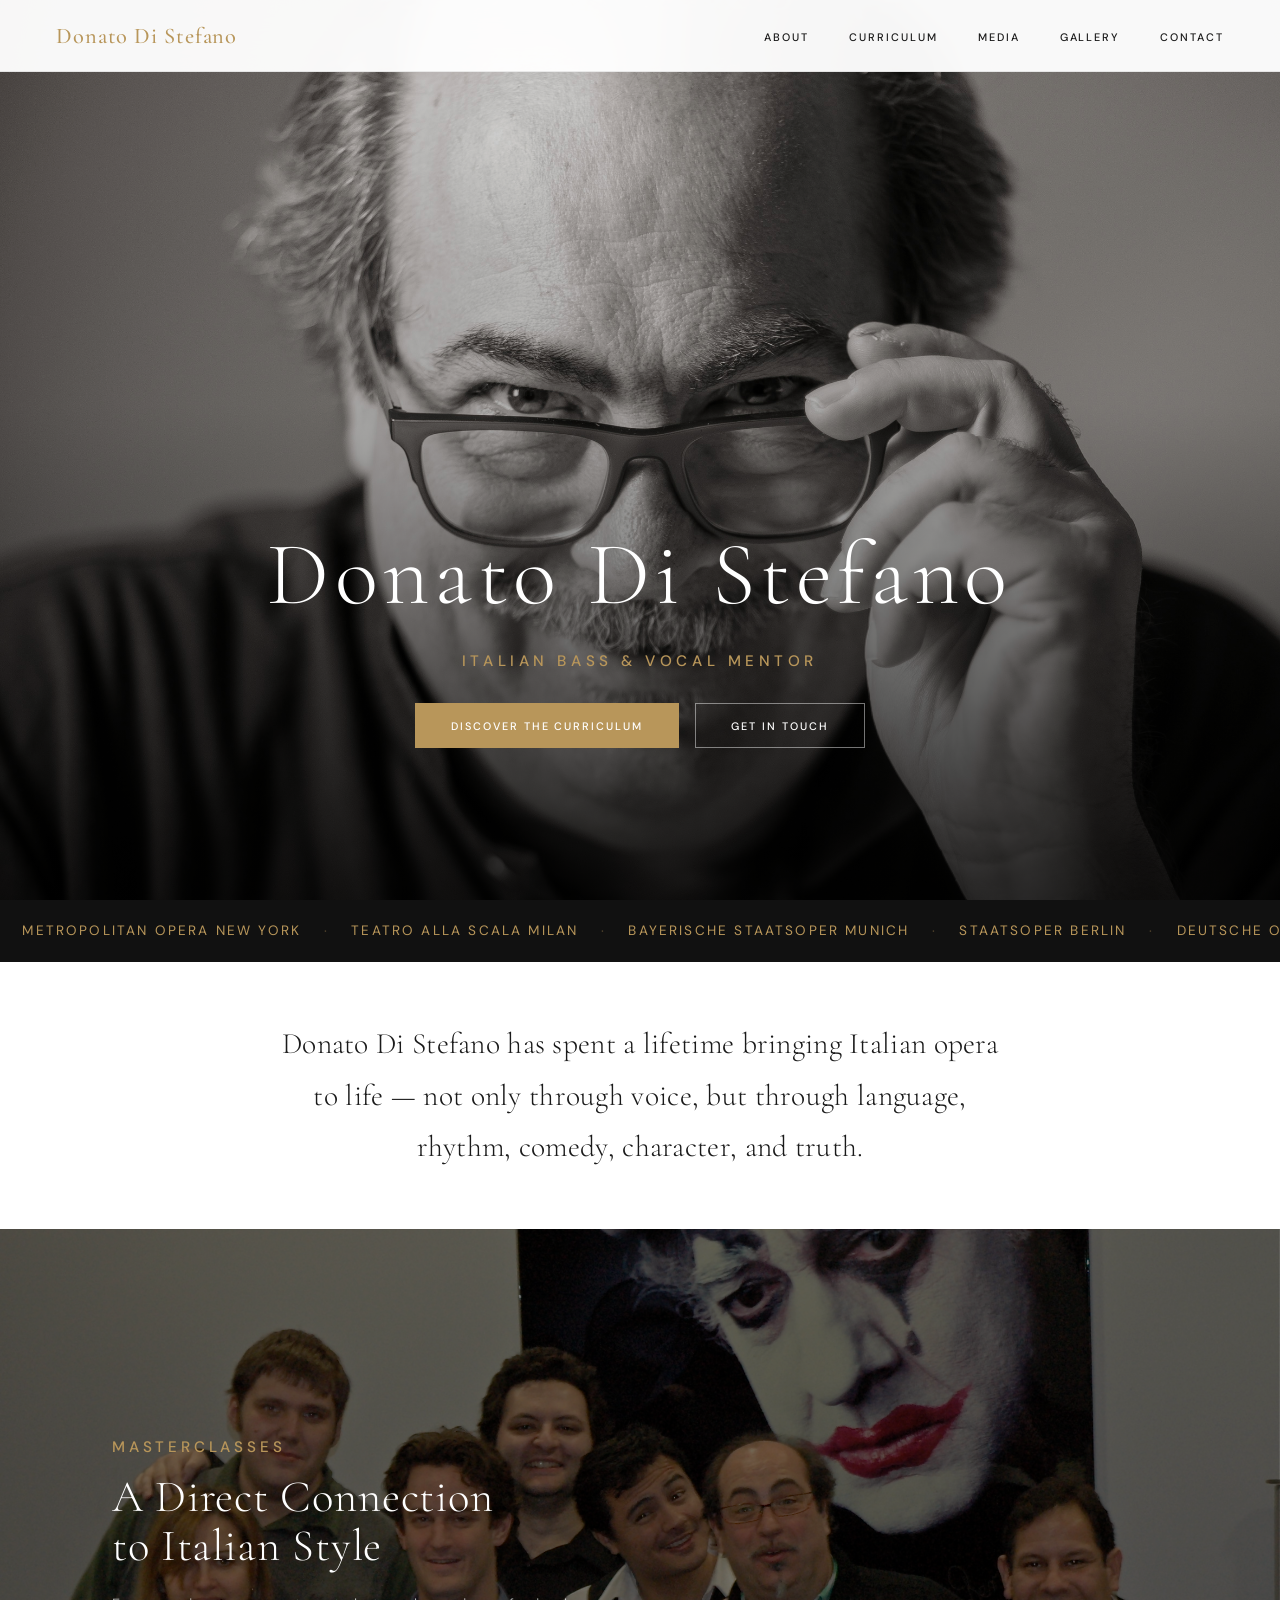
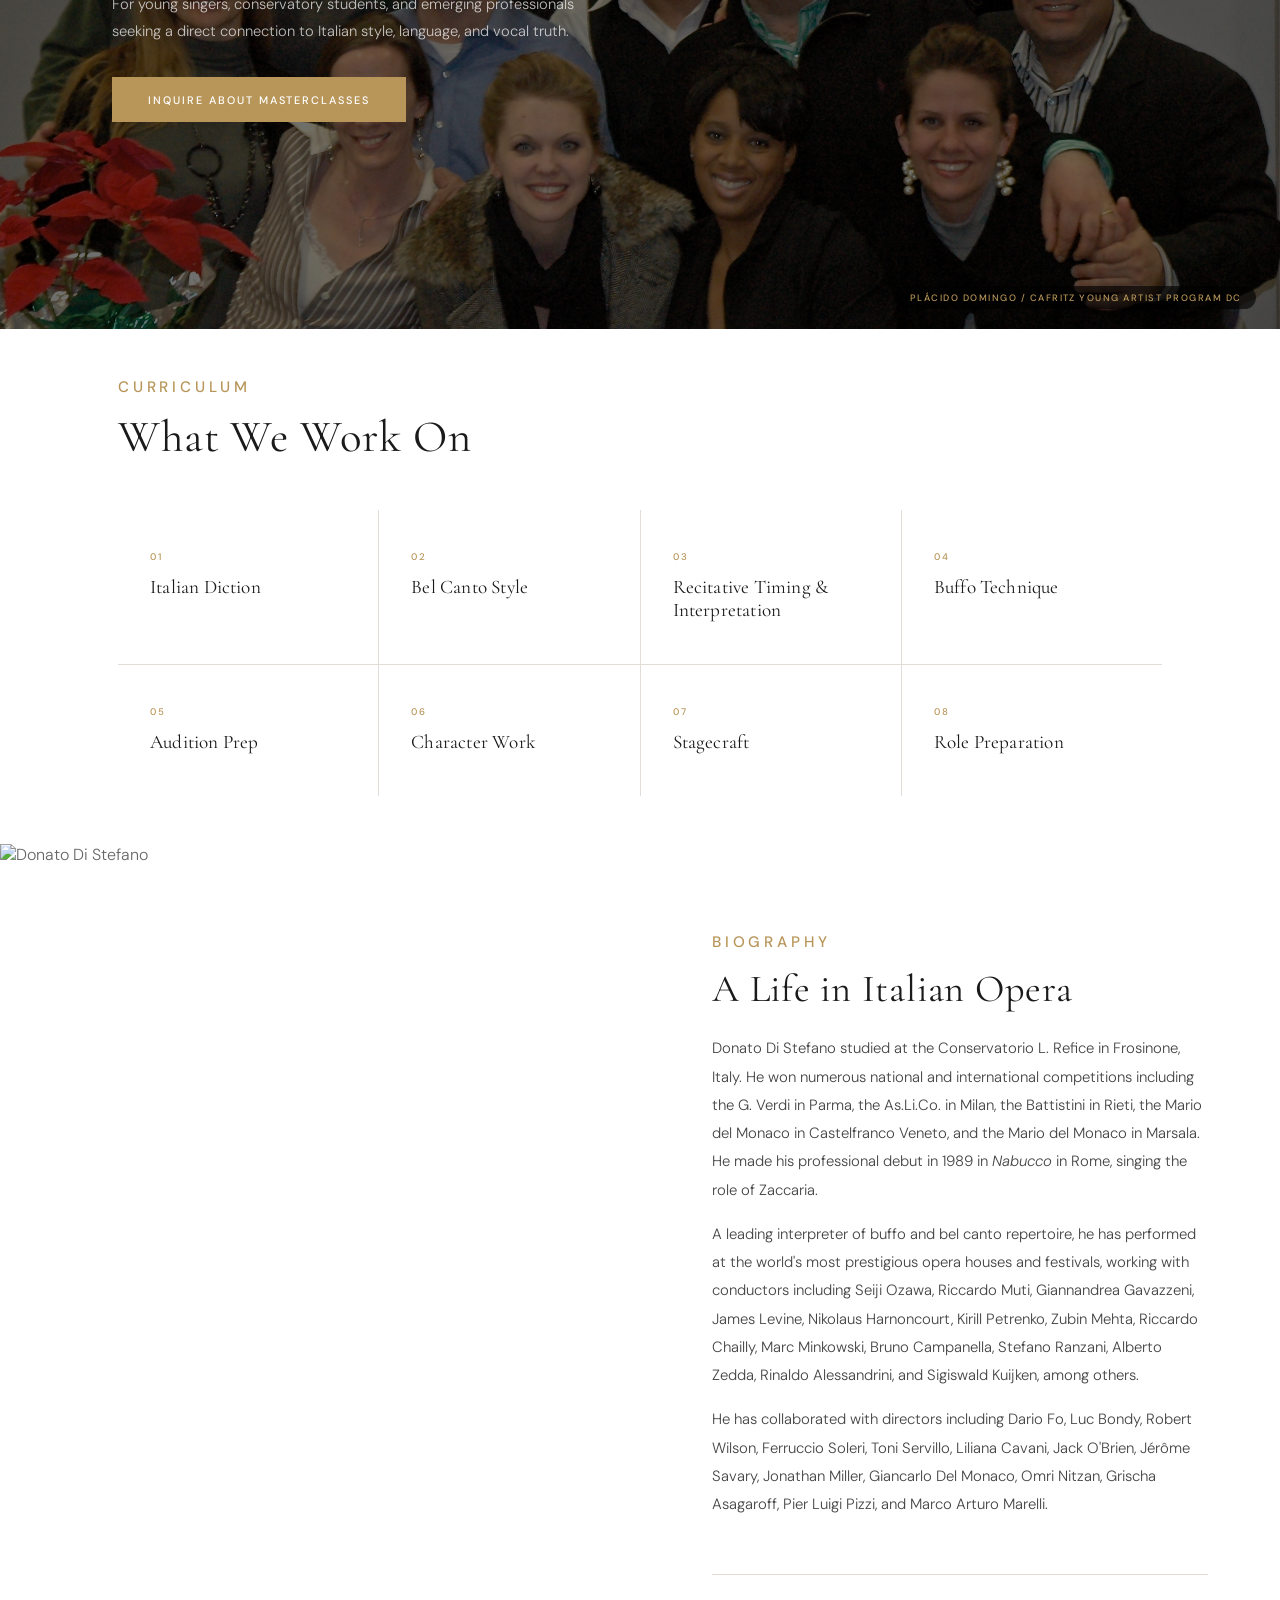
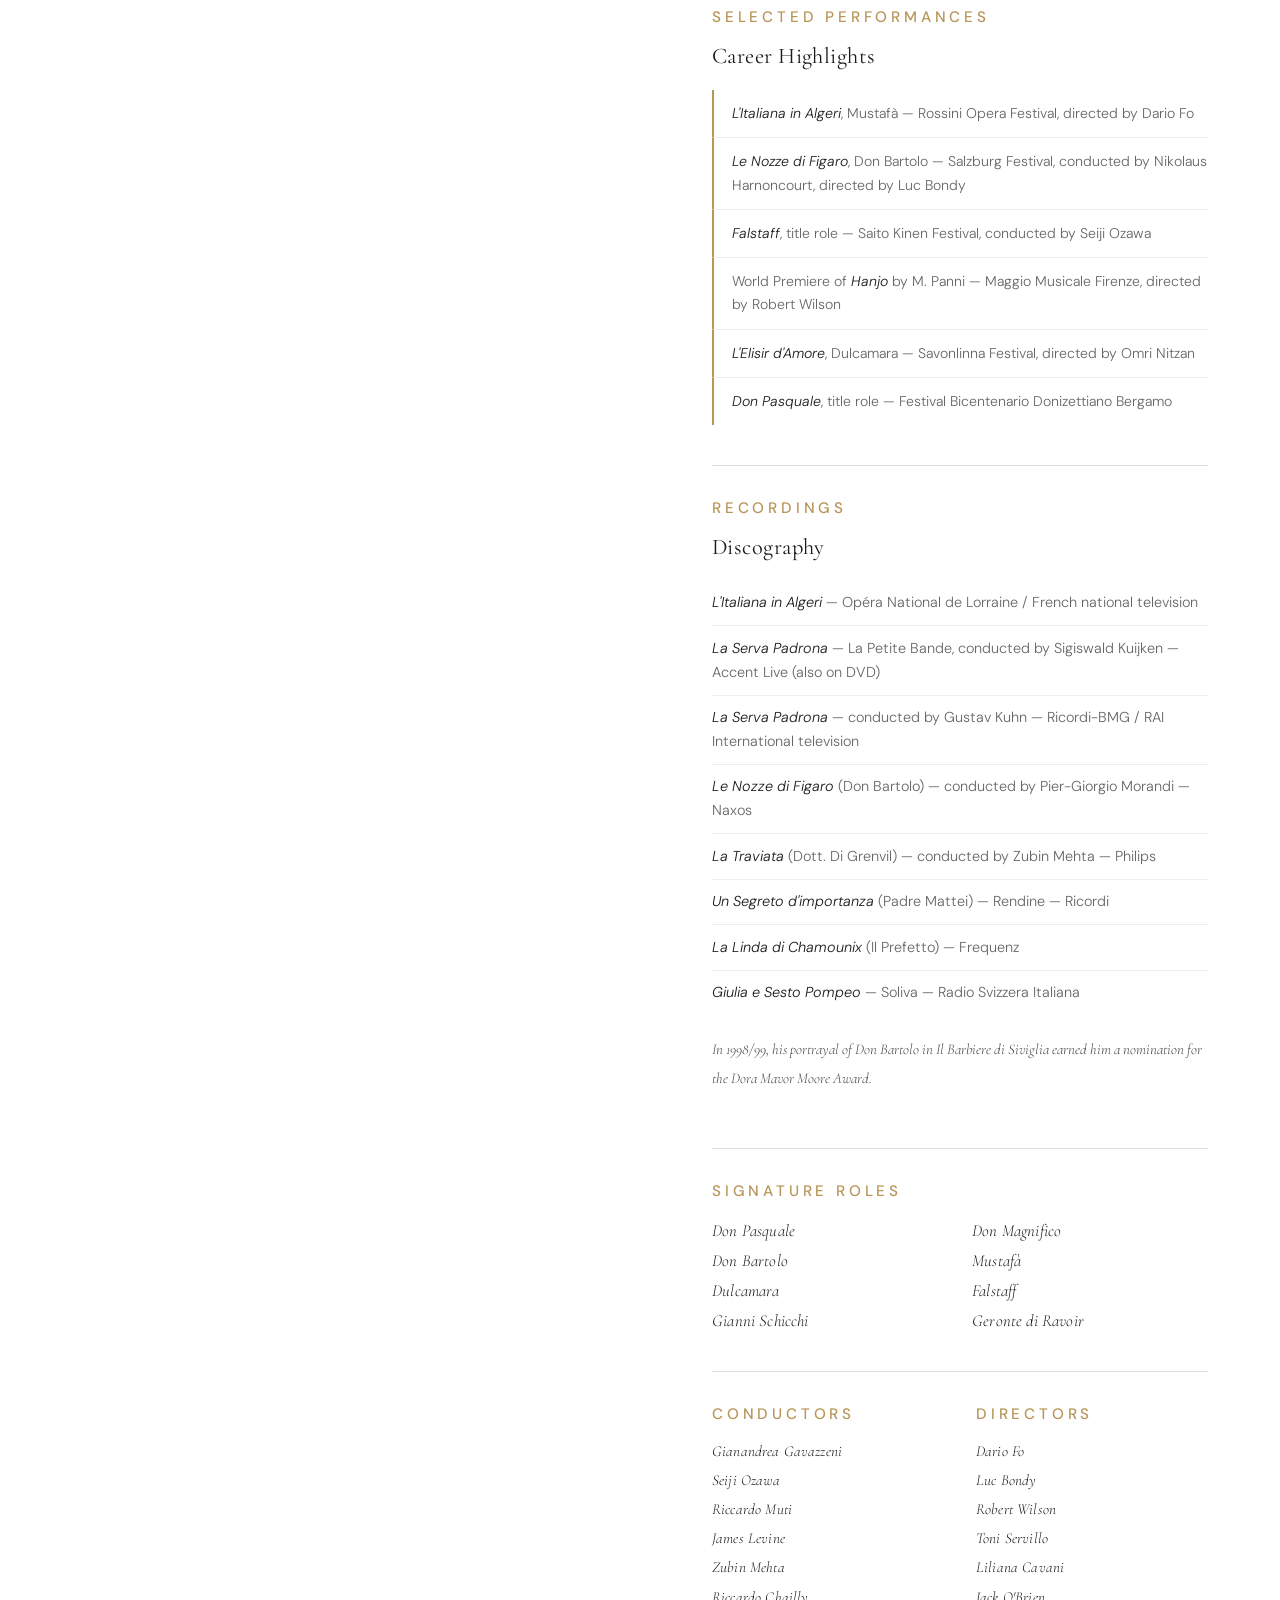
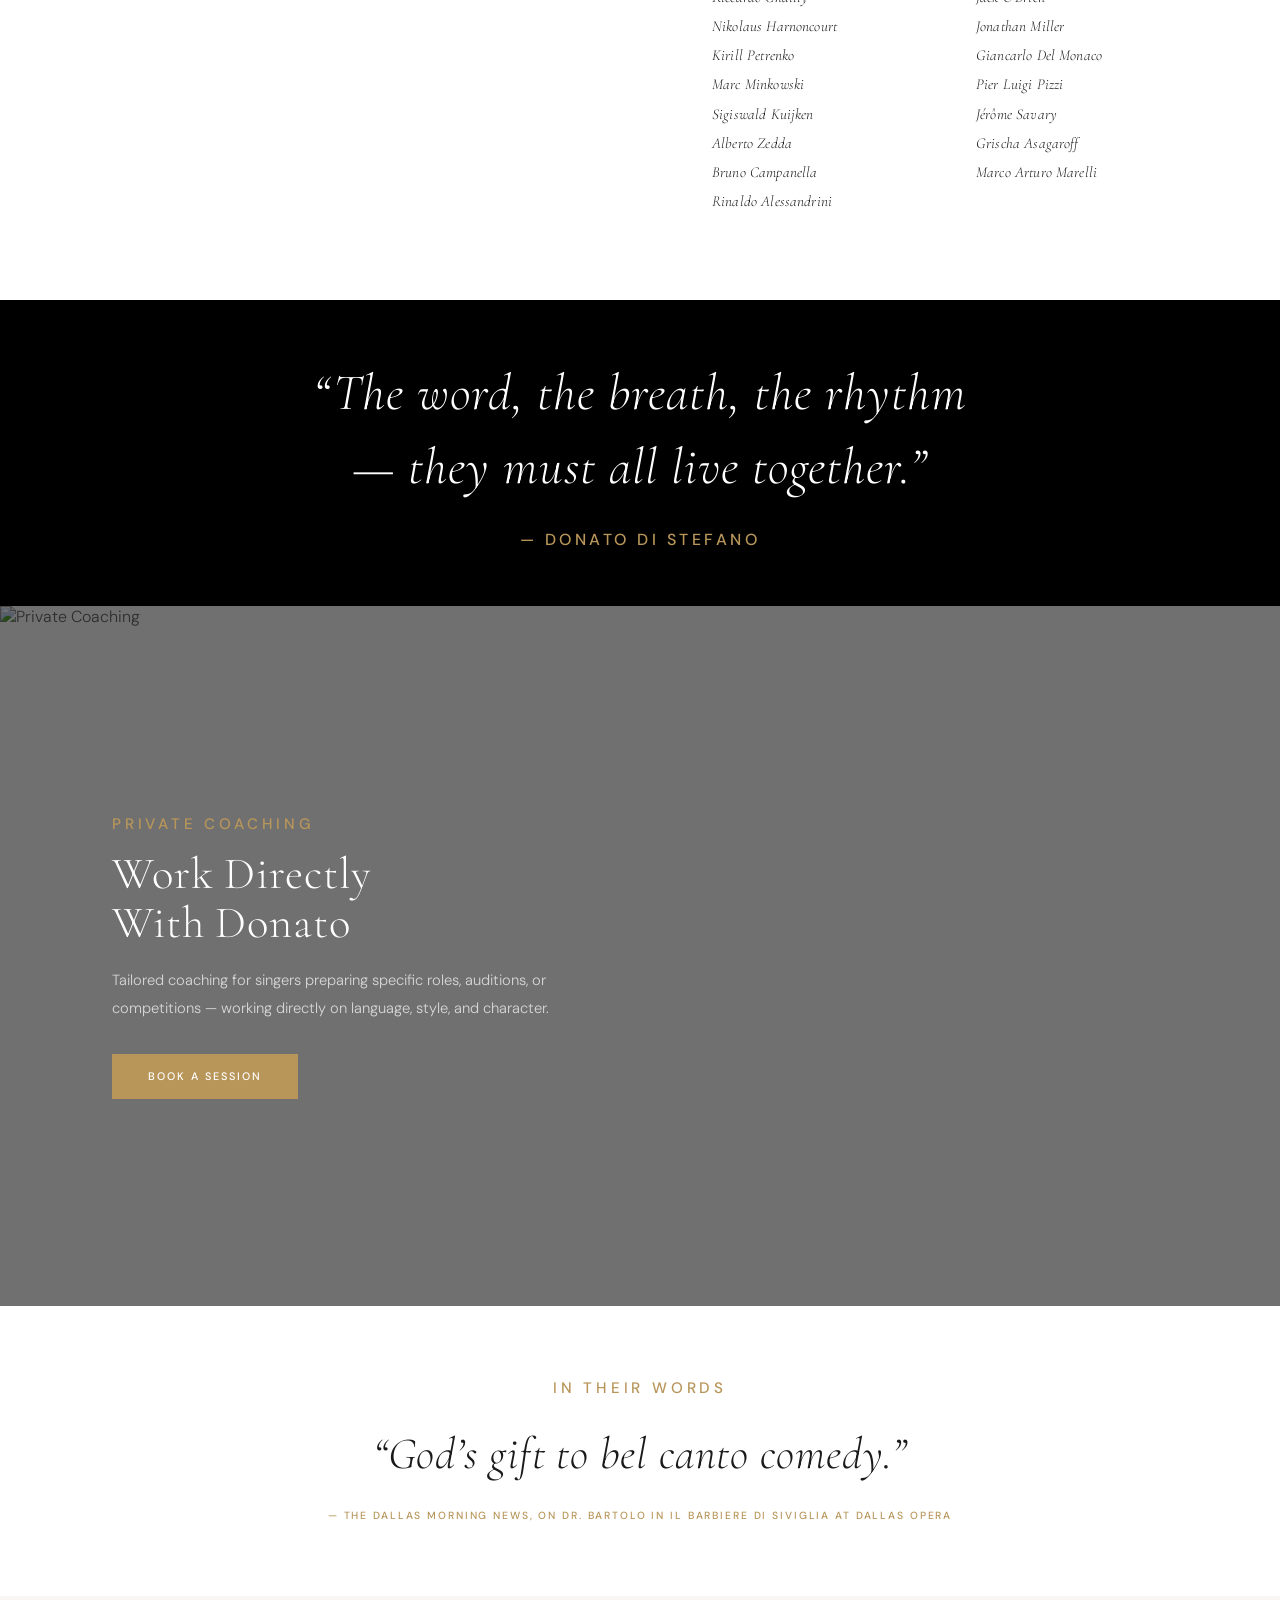
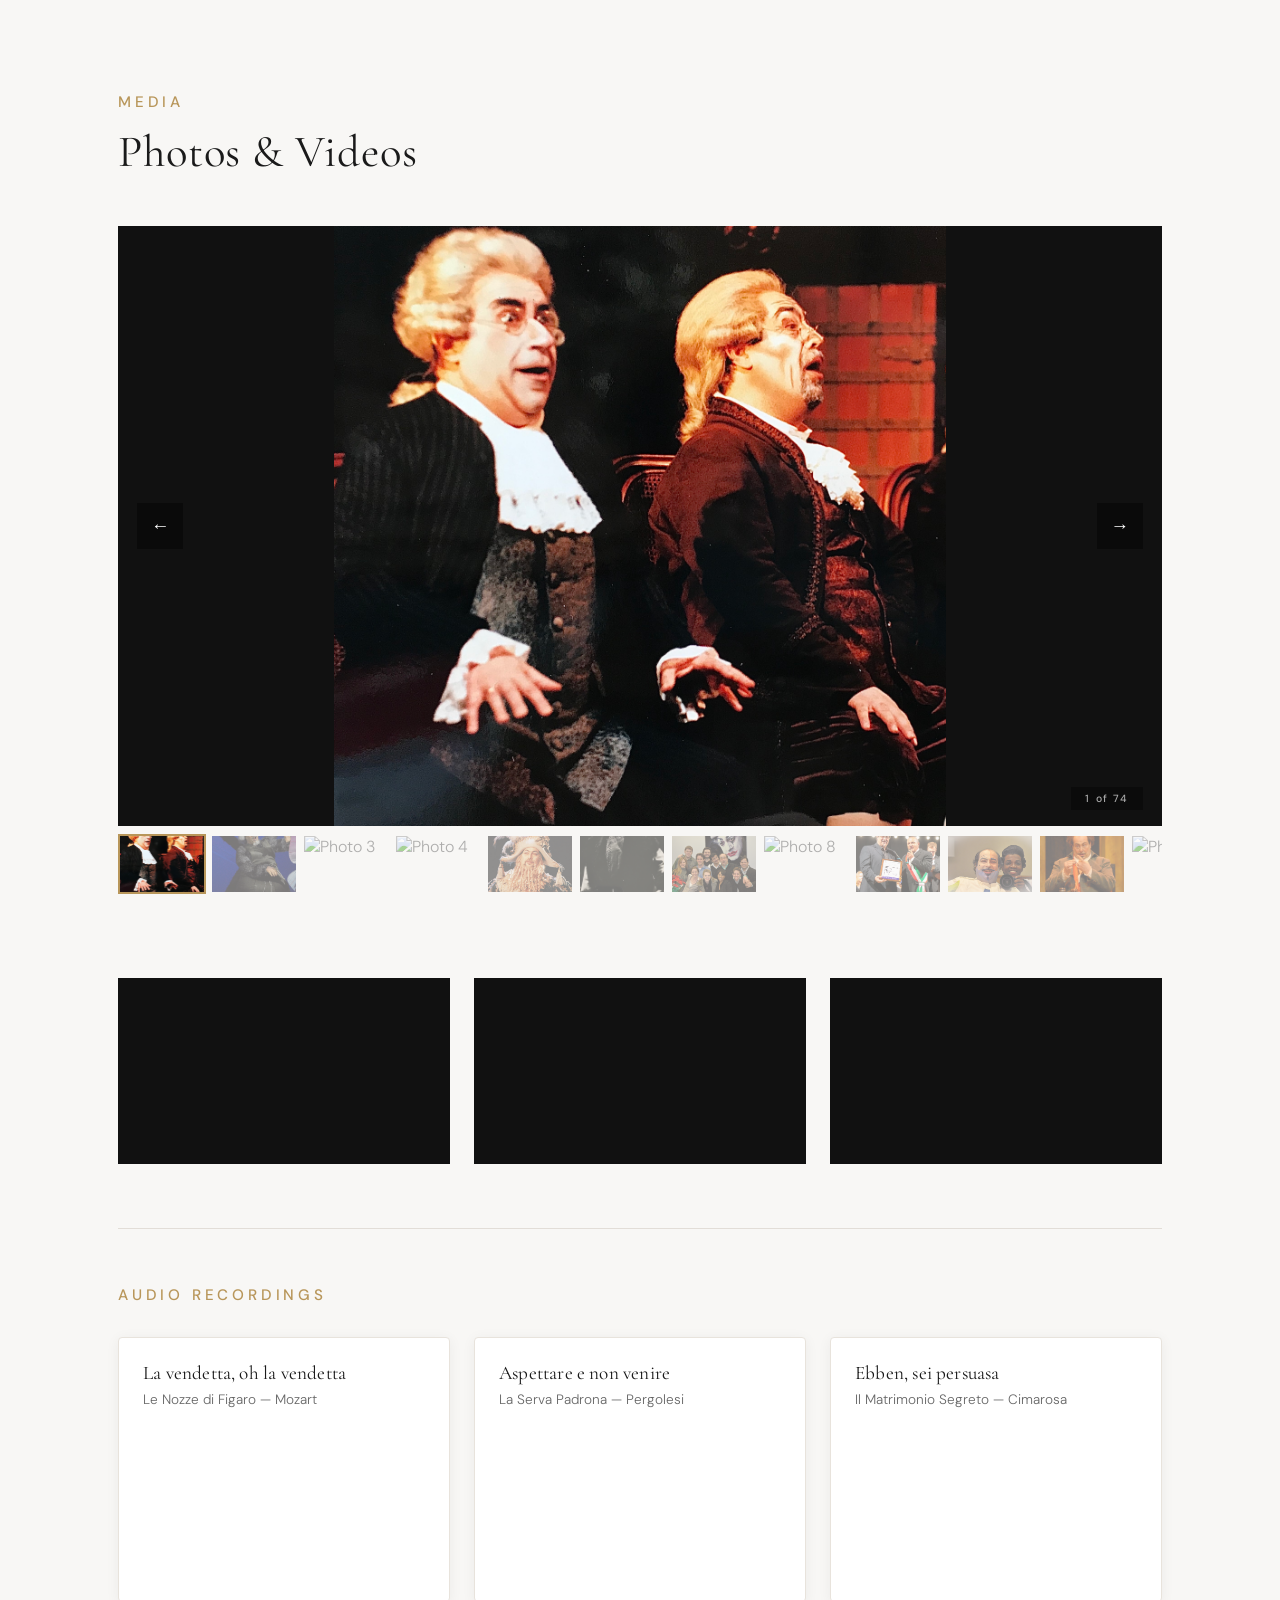
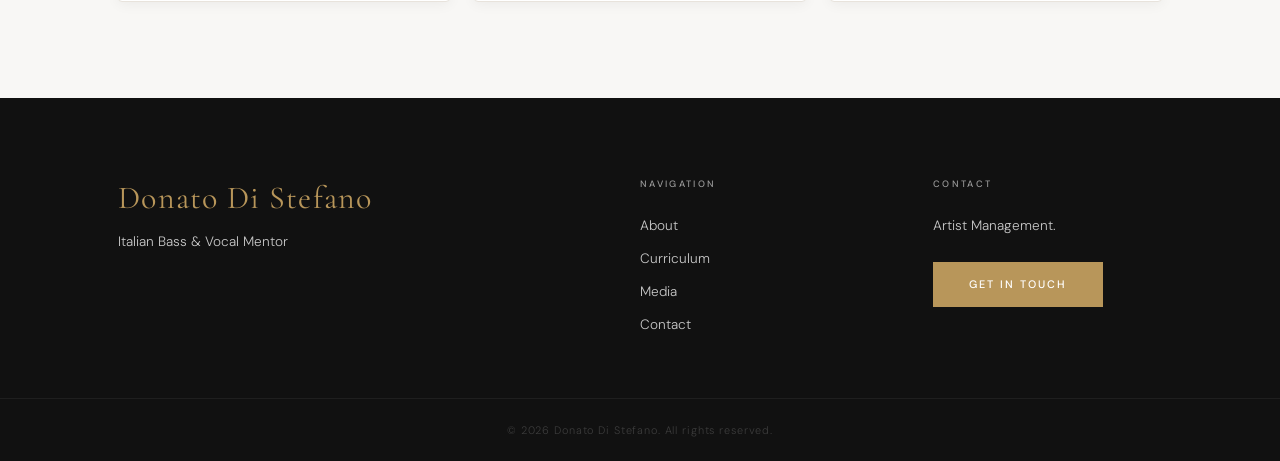
==== commit 7e1b4ce3: "Remove specified photos from media gallery and Amici carousel" ====
--- a/index.html
+++ b/index.html
@@ -296,10 +296,10 @@
     <!-- Photo Gallery -->
     <div class="gallery-wrapper">
       <div class="gallery-main">
-        <img id="gallery-img" src="images/photo-01.jpg" alt="Donato Di Stefano">
+        <img id="gallery-img" src="images/photo-03.jpg" alt="Donato Di Stefano">
         <button class="gallery-arrow gallery-prev" onclick="galleryNav(-1)" aria-label="Previous photo">&#8592;</button>
         <button class="gallery-arrow gallery-next" onclick="galleryNav(1)" aria-label="Next photo">&#8594;</button>
-        <div class="gallery-counter"><span id="gallery-current">1</span> of 79</div>
+        <div class="gallery-counter"><span id="gallery-current">1</span> of 74</div>
       </div>
       <div class="gallery-thumbs" id="gallery-thumbs"></div>
     </div>
@@ -393,17 +393,41 @@
 <!-- ═══ GALLERY SCRIPT ═══ -->
 <script>
 (function () {
-  var TOTAL = 79;
+  var PHOTOS = [
+    'images/photo-03.jpg','images/photo-04.jpg','images/photo-05.jpg',
+    'images/photo-06.jpg','images/photo-07.jpg','images/photo-08.jpg',
+    'images/photo-09.jpg','images/photo-10.jpg','images/photo-11.jpg',
+    'images/photo-12.jpg','images/photo-13.jpg','images/photo-14.jpg',
+    'images/photo-15.jpg','images/photo-16.jpg','images/photo-17.jpg',
+    'images/photo-18.jpg','images/photo-19.jpg','images/photo-20.jpg',
+    'images/photo-21.jpg','images/photo-22.jpg','images/photo-23.jpg',
+    'images/photo-24.jpg','images/photo-25.jpg','images/photo-26.jpg',
+    'images/photo-27.jpg','images/photo-28.jpg','images/photo-29.jpg',
+    'images/photo-30.jpg','images/photo-31.jpg','images/photo-32.jpg',
+    'images/photo-33.jpg','images/photo-34.jpg','images/photo-36.jpg',
+    'images/photo-37.jpg','images/photo-38.jpg','images/photo-39.jpg',
+    'images/photo-40.jpg','images/photo-41.jpg','images/photo-42.jpg',
+    'images/photo-43.jpg','images/photo-44.jpg','images/photo-45.jpg',
+    'images/photo-46.jpg','images/photo-47.jpg','images/photo-48.jpg',
+    'images/photo-49.jpg','images/photo-50.jpg','images/photo-51.jpg',
+    'images/photo-52.jpg','images/photo-53.jpg','images/photo-54.jpg',
+    'images/photo-55.jpg','images/photo-56.jpg','images/photo-58.jpg',
+    'images/photo-59.jpg','images/photo-60.jpg','images/photo-61.jpg',
+    'images/photo-62.jpg','images/photo-63.jpg','images/photo-64.jpg',
+    'images/photo-65.jpg','images/photo-66.jpg','images/photo-67.jpg',
+    'images/photo-68.jpg','images/photo-69.jpg','images/photo-70.jpg',
+    'images/photo-71.jpg','images/photo-72.jpg','images/photo-73.jpg',
+    'images/photo-75.jpg','images/photo-76.jpg','images/photo-77.jpg',
+    'images/photo-78.jpg','images/photo-79.jpg'
+  ];
+  var TOTAL   = PHOTOS.length; // 74
   var current = 0;
-
-  function pad(n) { return n < 10 ? '0' + n : String(n); }
-  function src(i) { return 'images/photo-' + pad(i + 1) + '.jpg'; }
 
   function updateGallery() {
     var img = document.getElementById('gallery-img');
     img.style.opacity = '0';
     setTimeout(function () {
-      img.src = src(current);
+      img.src = PHOTOS[current];
       img.style.opacity = '1';
     }, 220);
     document.getElementById('gallery-current').textContent = current + 1;
@@ -421,9 +445,9 @@
 
   // Build thumbnail strip
   var strip = document.getElementById('gallery-thumbs');
-  for (var i = 0; i < TOTAL; i++) {
+  PHOTOS.forEach(function (src, i) {
     var thumb = document.createElement('img');
-    thumb.src = src(i);
+    thumb.src = src;
     thumb.className = 'gallery-thumb' + (i === 0 ? ' active' : '');
     thumb.alt = 'Photo ' + (i + 1);
     thumb.loading = 'lazy';
@@ -431,7 +455,7 @@
       thumb.onclick = function () { current = idx; updateGallery(); };
     })(i);
     strip.appendChild(thumb);
-  }
+  });
 
   // Keyboard navigation
   document.addEventListener('keydown', function (e) {
